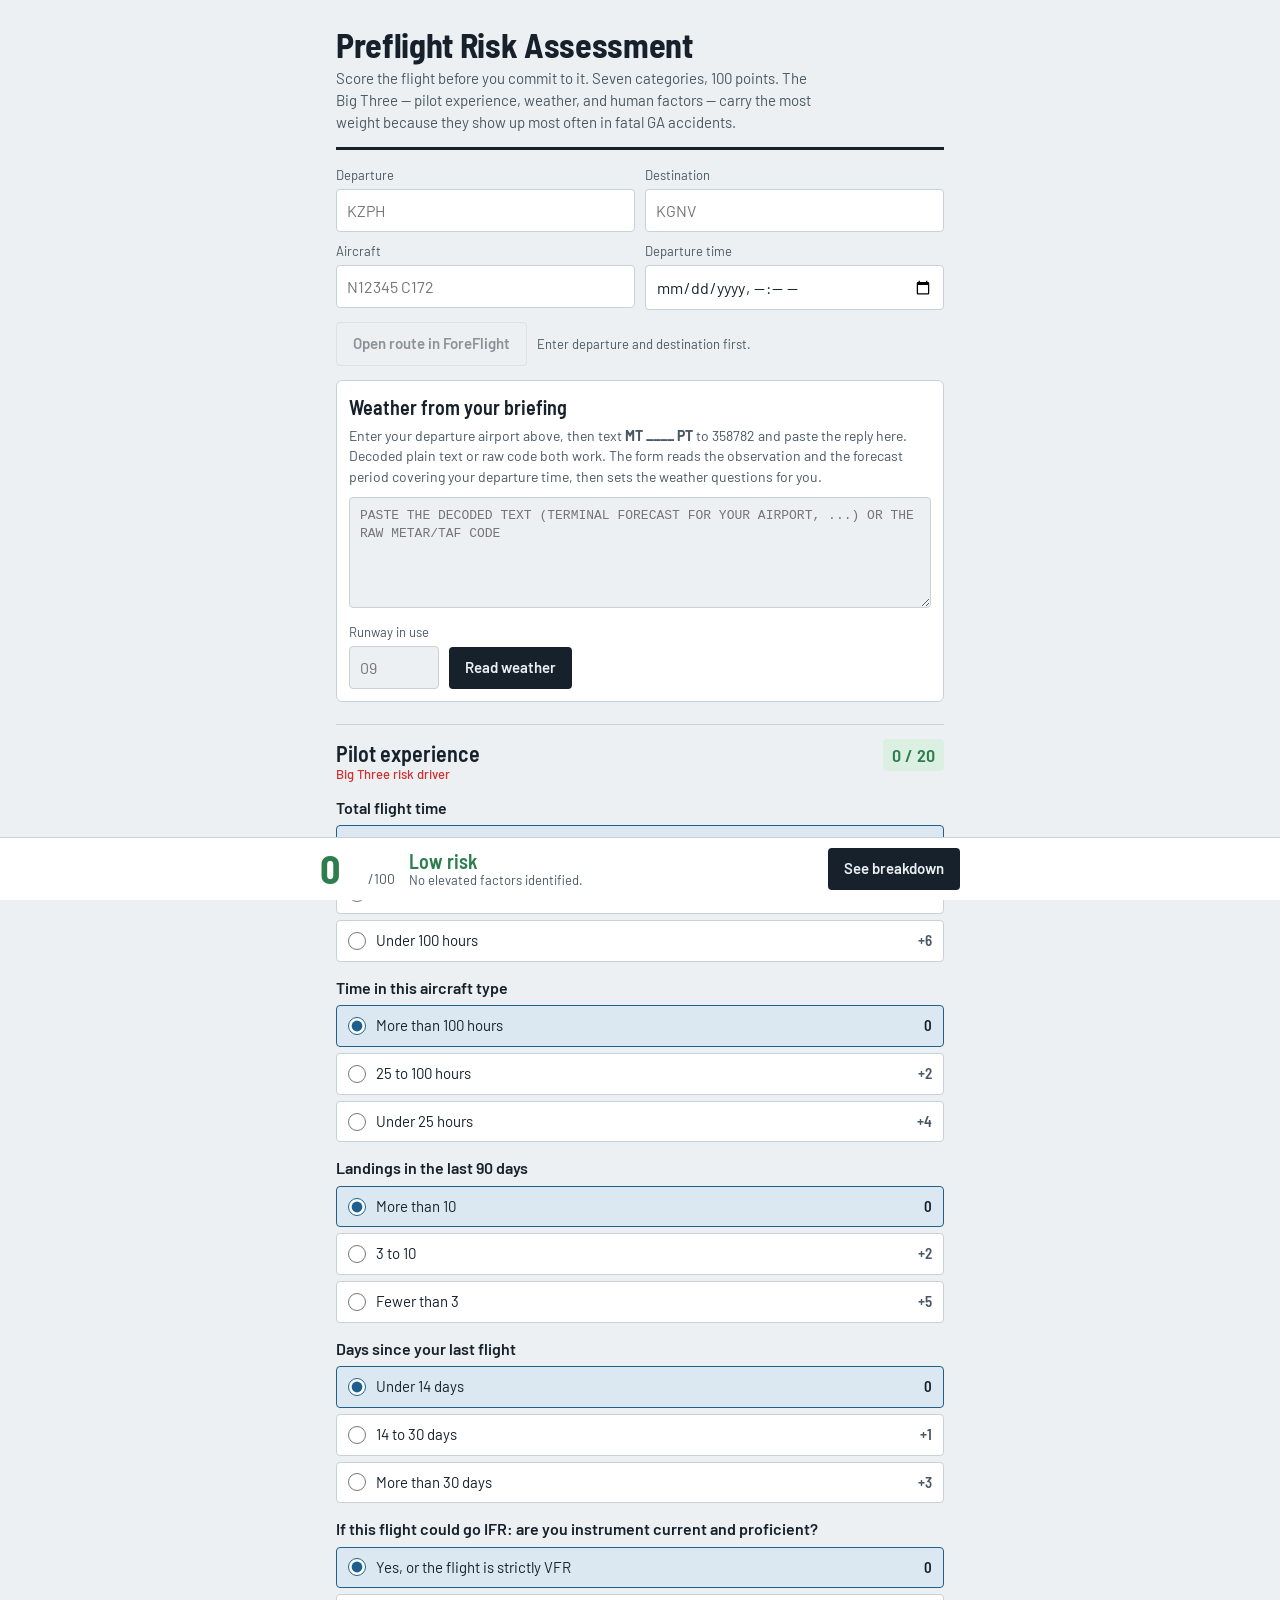
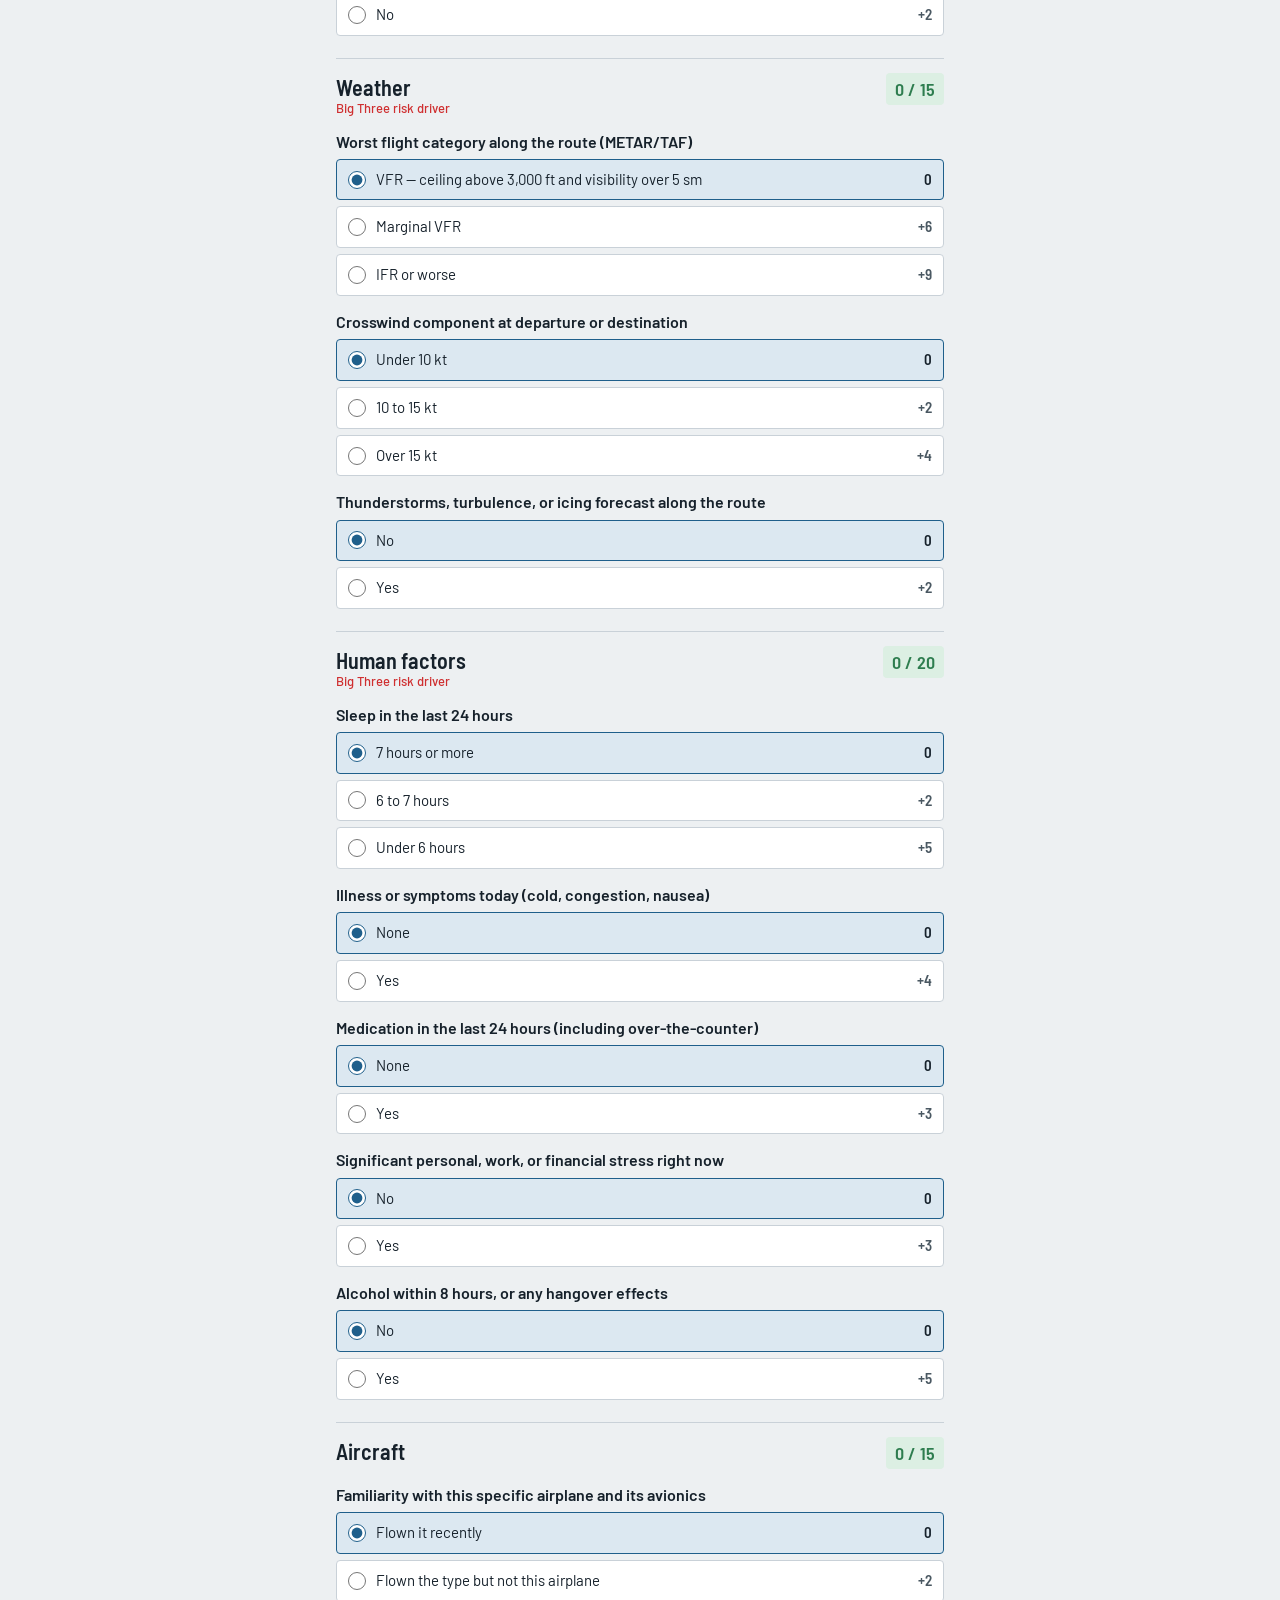
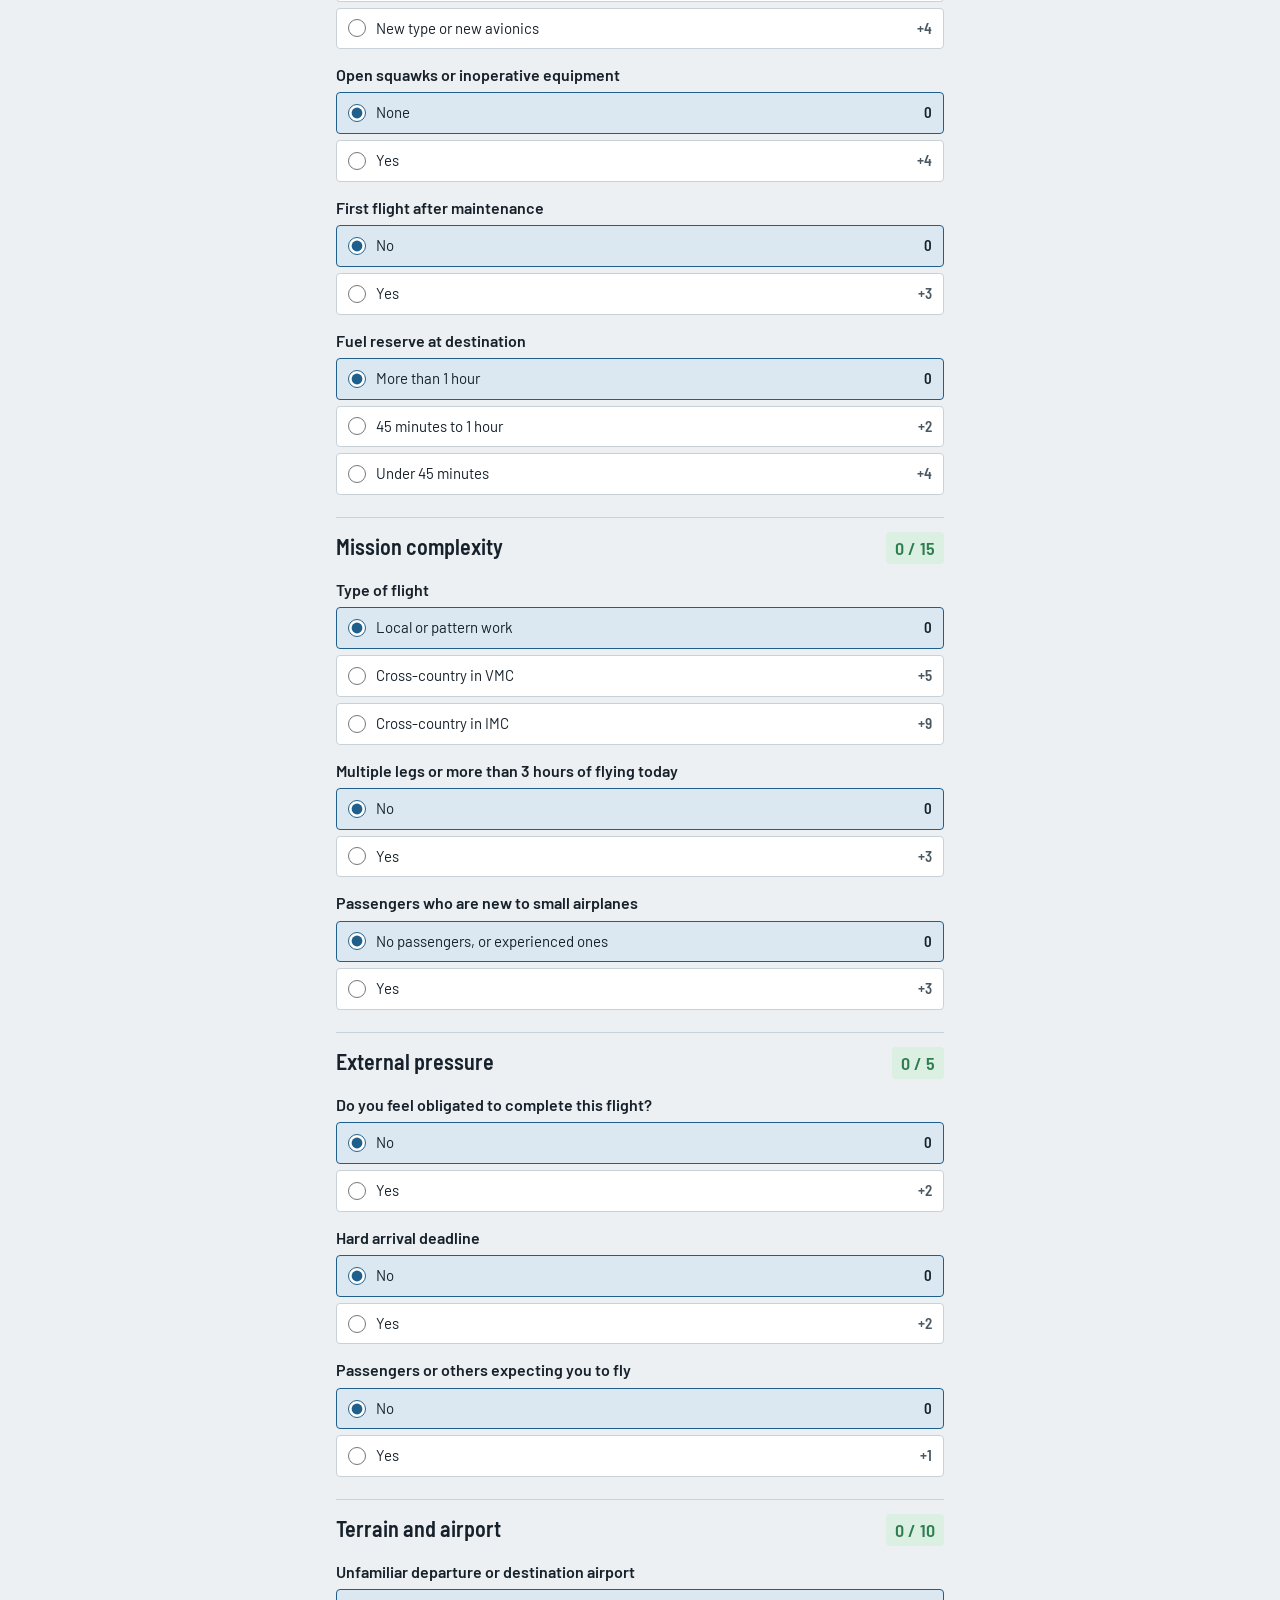
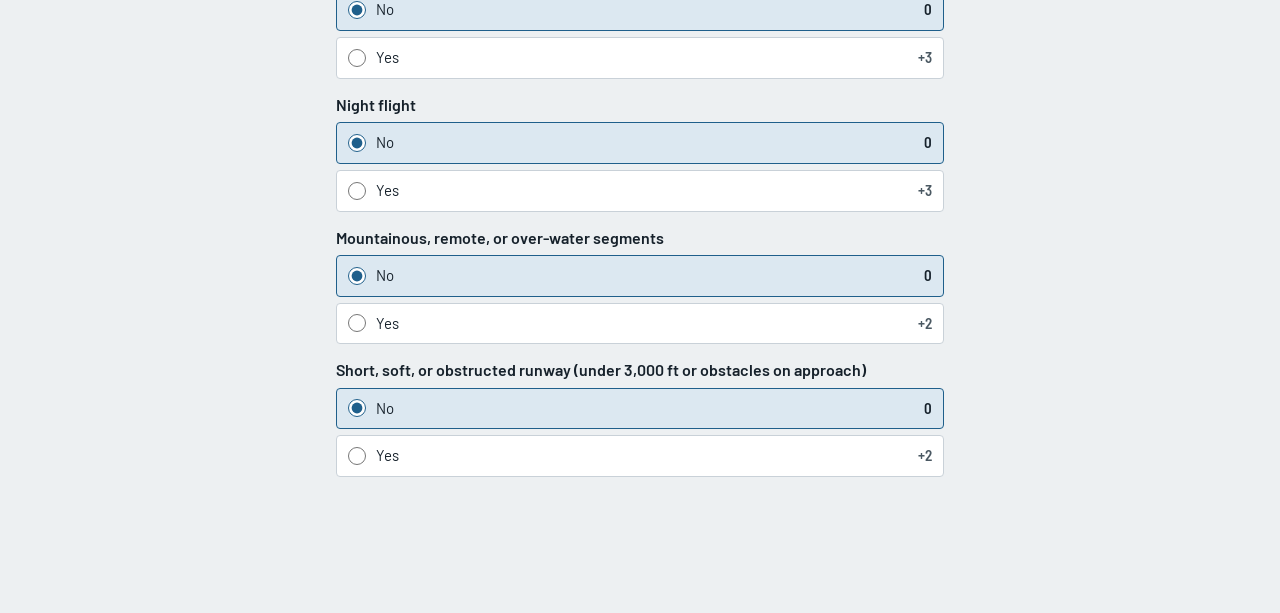
==== index.html @ 0472aafd "Publish Preflight Risk Assessment to GitHub Pages index.html is src/frat.html from the Lovable proje" ====
<!DOCTYPE html>
<html lang="en">
<head>
<meta charset="utf-8">
<meta name="viewport" content="width=device-width, initial-scale=1, viewport-fit=cover">
<title>Preflight Risk Assessment</title>
<link rel="preconnect" href="https://fonts.googleapis.com">
<link rel="preconnect" href="https://fonts.gstatic.com" crossorigin>
<link href="https://fonts.googleapis.com/css2?family=Barlow+Semi+Condensed:wght@500;600;700&family=Barlow:wght@400;500;600&display=swap" rel="stylesheet">
<style>
:root{
  --paper:#EDF0F2; --paper-2:#FFFFFF; --ink:#16212B; --ink-2:#4A5862; --line:#C9D1D8;
  --chart:#1F5F8B; --chart-soft:#DCE8F1;
  --low:#2E7D4F; --low-soft:#DCEFE3; --mod:#B9770E; --mod-soft:#FBEAC7; --high:#B3261E; --high-soft:#F8D9D6;
  --big3:#CF2F30;
  box-sizing:border-box; padding-top:env(safe-area-inset-top,0px); padding-bottom:env(safe-area-inset-bottom,0px);
}
@media (prefers-color-scheme: dark){ :root:not([data-theme="light"]){
  color-scheme:dark; --paper:#161C22; --paper-2:#1F262E; --ink:#E6EBEF; --ink-2:#A3AEB8; --line:#36414B;
  --chart:#6FB1E0; --chart-soft:#243543;
  --low:#5FC98A; --low-soft:#1E3A2B; --mod:#E8B04E; --mod-soft:#3F3119; --high:#F0766E; --high-soft:#452320;
}}
:root[data-theme="dark"]{
  color-scheme:dark; --paper:#161C22; --paper-2:#1F262E; --ink:#E6EBEF; --ink-2:#A3AEB8; --line:#36414B;
  --chart:#6FB1E0; --chart-soft:#243543;
  --low:#5FC98A; --low-soft:#1E3A2B; --mod:#E8B04E; --mod-soft:#3F3119; --high:#F0766E; --high-soft:#452320;
}
html{scroll-padding-top:env(safe-area-inset-top,0px)}
*{box-sizing:inherit}
body{margin:0;background:var(--paper);color:var(--ink);font-family:"Barlow",system-ui,-apple-system,"Segoe UI",sans-serif;font-size:16px;line-height:1.45;padding-bottom:112px}
h1,h2,h3,.cond{font-family:"Barlow Semi Condensed","Barlow",system-ui,sans-serif;margin:0}
main{max-width:640px;margin:0 auto;padding:16px 16px 24px}

header{border-bottom:3px solid var(--ink);padding:12px 0 14px;margin-bottom:8px}
header h1{font-size:34px;font-weight:700;line-height:1;letter-spacing:-.01em}
header p{margin:6px 0 0;color:var(--ink-2);font-size:15px;max-width:60ch}

.flight{display:grid;grid-template-columns:1fr 1fr;gap:10px;margin:16px 0 8px}
.flight label{display:block;font-size:13px;color:var(--ink-2);margin-bottom:4px}
.flight input{width:100%;font:inherit;font-size:16px;padding:9px 10px;border:1px solid var(--line);border-radius:4px;background:var(--paper-2);color:var(--ink);text-transform:uppercase}
.flight input[type=datetime-local]{text-transform:none}
.flight .wide{grid-column:1/-1}
.ff{display:flex;align-items:center;gap:10px;flex-wrap:wrap;margin-top:2px}
.ff a{text-decoration:none;display:inline-block}
.ff a[aria-disabled="true"]{opacity:.45;pointer-events:none}
.ff span{font-size:13px;color:var(--ink-2)}

.wx{margin-top:14px;border:1px solid var(--line);border-radius:6px;background:var(--paper-2);padding:12px}
.wx h2{font-size:20px;font-weight:600}
.wx p{margin:4px 0 10px;font-size:14px;color:var(--ink-2)}
.wx textarea{width:100%;font-family:ui-monospace,Menlo,Consolas,monospace;font-size:13px;line-height:1.4;padding:9px 10px;border:1px solid var(--line);border-radius:4px;background:var(--paper);color:var(--ink);resize:vertical;text-transform:uppercase}
.wx-row{display:flex;gap:10px;align-items:flex-end;margin-top:10px}
.wx-row label{display:block;font-size:13px;color:var(--ink-2);margin-bottom:4px}
.wx-row input{width:90px;font:inherit;font-size:16px;padding:9px 10px;border:1px solid var(--line);border-radius:4px;background:var(--paper);color:var(--ink);text-transform:uppercase}
.wxout{margin-top:12px;font-size:14px;border-top:1px solid var(--line);padding-top:10px}
.wxout .lead{font-family:"Barlow Semi Condensed",sans-serif;font-weight:600;font-size:18px}
.wxout .lead.low{color:var(--low)} .wxout .lead.mod{color:var(--mod)} .wxout .lead.high{color:var(--high)}
.wxout ul{margin:6px 0 0;padding-left:18px} .wxout li{margin:3px 0}
.wxout .err{color:var(--high)}
section.cat{margin-top:22px;border-top:1px solid var(--line);padding-top:14px}
.cat-head{display:flex;align-items:baseline;justify-content:space-between;gap:10px}
.cat-head h2{font-size:22px;font-weight:600;line-height:1.1}
.cat-head h2 small{display:block;font-family:"Barlow",sans-serif;font-weight:500;font-size:13px;color:var(--big3);margin-top:2px}
.cat-score{font-family:"Barlow Semi Condensed",sans-serif;font-weight:600;font-size:18px;white-space:nowrap;padding:3px 9px;border-radius:4px;background:var(--low-soft);color:var(--low)}
.cat-score.mod{background:var(--mod-soft);color:var(--mod)}
.cat-score.high{background:var(--high-soft);color:var(--high)}

fieldset{border:0;padding:0;margin:14px 0 0}
legend{font-weight:600;font-size:16px;padding:0;margin-bottom:6px}
.opts{display:flex;flex-direction:column;gap:6px}
.opt{display:flex;align-items:center;gap:10px;padding:9px 11px;background:var(--paper-2);border:1px solid var(--line);border-radius:4px;cursor:pointer}
.opt input{margin:0;width:18px;height:18px;accent-color:var(--chart);flex:none}
.opt span{flex:1;font-size:15px}
.opt b{font-family:"Barlow Semi Condensed",sans-serif;font-weight:600;font-size:15px;color:var(--ink-2);min-width:2.2em;text-align:right}
.opt:has(input:checked){border-color:var(--chart);background:var(--chart-soft)}
.opt:has(input:checked) b{color:var(--ink)}
.opt:focus-within{outline:2px solid var(--chart);outline-offset:1px}

.bar{position:fixed;left:0;right:0;bottom:0;z-index:20;background:var(--paper-2);border-top:1px solid var(--line);padding:10px 16px calc(10px + env(safe-area-inset-bottom,0px))}
.bar-in{max-width:640px;margin:0 auto;display:flex;align-items:center;gap:14px}
.gauge{font-family:"Barlow Semi Condensed",sans-serif;font-weight:700;font-size:40px;line-height:1;min-width:2.2ch;color:var(--low)}
.gauge-wrap{display:flex;align-items:baseline;gap:4px}
.gauge-wrap small{color:var(--ink-2);font-size:14px}
.level{flex:1}
.level .name{font-family:"Barlow Semi Condensed",sans-serif;font-weight:600;font-size:20px;line-height:1.1;color:var(--low)}
.level .why{font-size:13px;color:var(--ink-2);line-height:1.25}
.lv-mod .gauge,.lv-mod .name{color:var(--mod)} .lv-high .gauge,.lv-high .name{color:var(--high)}
.btn{font:inherit;font-weight:600;font-size:15px;padding:10px 16px;border-radius:4px;border:0;background:var(--ink);color:var(--paper);cursor:pointer}
.btn.ghost{background:transparent;color:var(--ink);border:1px solid var(--line)}

#result{display:none;margin-top:26px;border:2px solid var(--line);border-radius:6px;background:var(--paper-2);padding:16px}
#result.show{display:block}
#result h2{font-size:26px;font-weight:700}
.verdict{display:flex;gap:14px;align-items:center;margin:8px 0 14px}
.verdict .big{font-family:"Barlow Semi Condensed",sans-serif;font-weight:700;font-size:64px;line-height:1}
.verdict p{margin:0;font-size:15px}
.rows{display:grid;gap:8px;margin:10px 0}
.row{display:grid;grid-template-columns:1fr auto;gap:4px 10px;align-items:center;font-size:15px}
.row .track{grid-column:1/-1;height:7px;background:var(--line);border-radius:4px;overflow:hidden}
.row .fill{height:100%;background:var(--low);transition:width .25s}
.row .fill.mod{background:var(--mod)} .row .fill.high{background:var(--high)}
.row .n{font-family:"Barlow Semi Condensed",sans-serif;font-weight:600;color:var(--ink-2)}
.mit{margin:14px 0 0;padding:0 0 0 18px}
.mit li{margin:5px 0;font-size:15px}
.note{font-size:13px;color:var(--ink-2);margin-top:14px;border-top:1px solid var(--line);padding-top:10px}
.actions{display:flex;gap:8px;flex-wrap:wrap;margin-top:14px}

@media (max-width:420px){ header h1{font-size:30px} .bar-in{gap:10px} .btn{padding:10px 12px} }
@media print{ .bar,.actions{display:none} body{padding-bottom:0;background:#fff;color:#000} #result{display:block} }
@media (prefers-reduced-motion:reduce){ .row .fill{transition:none} }
</style>
</head>
<body>
<main>
<header>
  <h1>Preflight Risk Assessment</h1>
  <p>Score the flight before you commit to it. Seven categories, 100 points. The Big Three — pilot experience, weather, and human factors — carry the most weight because they show up most often in fatal GA accidents.</p>
</header>

<div class="flight">
  <div><label for="dep">Departure</label><input id="dep" placeholder="KZPH" maxlength="4"></div>
  <div><label for="dest">Destination</label><input id="dest" placeholder="KGNV" maxlength="4"></div>
  <div><label for="acft">Aircraft</label><input id="acft" placeholder="N12345 C172"></div>
  <div><label for="when">Departure time</label><input id="when" type="datetime-local"></div>
  <div class="wide ff"><a id="ffbtn" class="btn ghost" href="#" target="_blank" rel="noopener" aria-disabled="true">Open route in ForeFlight</a><button id="ffcopy" class="btn ghost" type="button" hidden>Copy ForeFlight link</button><span id="ffhint">Enter departure and destination first.</span></div>
</div>

<section class="wx">
  <h2>Weather from your briefing</h2>
  <p id="wxhelp">Enter your departure airport above, then text <b id="wxcmd">MT ____ PT</b> to 358782 and paste the reply here. Decoded plain text or raw code both work. The form reads the observation and the forecast period covering your departure time, then sets the weather questions for you.</p>
  <textarea id="wxraw" rows="5" placeholder="Paste the decoded text (Terminal Forecast for your airport, ...) or the raw METAR/TAF code" spellcheck="false"></textarea>
  <div class="wx-row">
    <div><label for="rwy">Runway in use</label><input id="rwy" placeholder="09" maxlength="3"></div>
    <button class="btn" type="button" onclick="parseWx()">Read weather</button>
  </div>
  <div id="wxout" class="wxout" hidden></div>
</section>

<form id="frat"></form>

<div id="result" aria-live="polite">
  <h2>Result</h2>
  <div class="verdict"><div class="big" id="rBig">0</div><div><div class="name cond" id="rName" style="font-size:22px;font-weight:600">Low risk</div><p id="rWhy"></p></div></div>
  <div class="rows" id="rRows"></div>
  <h3 class="cond" style="font-size:18px;font-weight:600;margin-top:16px">What would bring the score down</h3>
  <ul class="mit" id="rMit"></ul>
  <p class="note">This form makes risk visible so you can talk it through — with an instructor, a safety pilot, or yourself. It does not approve or prevent a flight. Cross-check weather against official briefings before departure.</p>
  <div class="actions"><button class="btn ghost" type="button" onclick="window.print()">Print</button><button class="btn ghost" type="button" onclick="resetAll()">Start over</button></div>
</div>
</main>

<div class="bar" id="bar">
  <div class="bar-in">
    <div class="gauge-wrap"><div class="gauge" id="gTotal">0</div><small>/100</small></div>
    <div class="level"><div class="name" id="gName">Low risk</div><div class="why" id="gWhy">Answer the questions to build your score.</div></div>
    <button class="btn" type="button" onclick="showResult()">See breakdown</button>
  </div>
</div>

<script>
const CATS = [
 {id:'pilot', name:'Pilot experience', max:20, big3:true, qs:[
   {id:'tt', q:'Total flight time', type:'radio', opts:[['More than 500 hours',0],['100 to 500 hours',3],['Under 100 hours',6,'Fly with an instructor or experienced safety pilot until your total time builds.']]},
   {id:'tit', q:'Time in this aircraft type', type:'radio', opts:[['More than 100 hours',0],['25 to 100 hours',2],['Under 25 hours',4,'Review the POH emergency procedures and V-speeds for this type before engine start.']]},
   {id:'ldg', q:'Landings in the last 90 days', type:'radio', opts:[['More than 10',0],['3 to 10',2],['Fewer than 3',5,'Not current for passengers — fly a few patterns solo or with a CFI first.']]},
   {id:'last', q:'Days since your last flight', type:'radio', opts:[['Under 14 days',0],['14 to 30 days',1],['More than 30 days',3,'Rusty: brief the departure and arrival in detail, and expect to be slower on radios and checklists.']]},
   {id:'ifr', q:'If this flight could go IFR: are you instrument current and proficient?', type:'radio', opts:[['Yes, or the flight is strictly VFR',0],['No',2,'Do not plan on an IFR out — set hard VFR minimums and a turnback plan.']]},
 ]},
 {id:'wx', name:'Weather', max:15, big3:true, qs:[
   {id:'cat', q:'Worst flight category along the route (METAR/TAF)', type:'radio', opts:[['VFR — ceiling above 3,000 ft and visibility over 5 sm',0],['Marginal VFR',6,'Marginal VFR is where inadvertent IMC happens. Delay, or set a firm turnback trigger before you launch.'],['IFR or worse',9,'IFR conditions on a VFR flight is a no-go. Wait for improvement.']]},
   {id:'xw', q:'Crosswind component at departure or destination', type:'radio', opts:[['Under 10 kt',0],['10 to 15 kt',2,'Brief the crosswind technique and go-around criteria.'],['Over 15 kt',4,'Near or above demonstrated crosswind for most trainers. Pick a different runway or airport, or wait.']]},
   {id:'conv', q:'Thunderstorms, turbulence, or icing forecast along the route', type:'radio', opts:[['No',0],['Yes',2,'Plan the route and timing around convective activity, and set a diversion plan.']]},
 ]},
 {id:'human', name:'Human factors', max:20, big3:true, qs:[
   {id:'sleep', q:'Sleep in the last 24 hours', type:'radio', opts:[['7 hours or more',0],['6 to 7 hours',2],['Under 6 hours',5,'Fatigue degrades judgment before you feel it. Shorten or postpone the flight.']]},
   {id:'ill', q:'Illness or symptoms today (cold, congestion, nausea)', type:'radio', opts:[['None',0],['Yes',4,'Congestion plus altitude is a bad mix. Ground yourself until you are clear.']]},
   {id:'med', q:'Medication in the last 24 hours (including over-the-counter)', type:'radio', opts:[['None',0],['Yes',3,'Check the FAA medication guidance for wait times before flying.']]},
   {id:'stress', q:'Significant personal, work, or financial stress right now', type:'radio', opts:[['No',0],['Yes',3,'Stress competes for attention. Keep the mission simple and brief a backup plan.']]},
   {id:'alc', q:'Alcohol within 8 hours, or any hangover effects', type:'radio', opts:[['No',0],['Yes',5,'Hard no-go under 14 CFR 91.17.']]},
 ]},
 {id:'acft', name:'Aircraft', max:15, qs:[
   {id:'fam', q:'Familiarity with this specific airplane and its avionics', type:'radio', opts:[['Flown it recently',0],['Flown the type but not this airplane',2],['New type or new avionics',4,'Spend extra time on the panel setup and the checklist flow before taxi.']]},
   {id:'sqk', q:'Open squawks or inoperative equipment', type:'radio', opts:[['None',0],['Yes',4,'Confirm 91.213 allows the flight with the inop item and brief how it changes the mission.']]},
   {id:'mx', q:'First flight after maintenance', type:'radio', opts:[['No',0],['Yes',3,'Do a thorough preflight and a longer run-up; plan a local check before heading out.']]},
   {id:'fuel', q:'Fuel reserve at destination', type:'radio', opts:[['More than 1 hour',0],['45 minutes to 1 hour',2],['Under 45 minutes',4,'Below a comfortable reserve. Add a fuel stop.']]},
 ]},
 {id:'mission', name:'Mission complexity', max:15, qs:[
   {id:'type', q:'Type of flight', type:'radio', opts:[['Local or pattern work',0],['Cross-country in VMC',5,'Brief checkpoints, fuel, and diversions along the route.'],['Cross-country in IMC',9,'IFR cross-country: brief alternates, minimums, and the approach you expect.']]},
   {id:'legs', q:'Multiple legs or more than 3 hours of flying today', type:'radio', opts:[['No',0],['Yes',3,'Build in a real break between legs and re-check weather before each one.']]},
   {id:'pax', q:'Passengers who are new to small airplanes', type:'radio', opts:[['No passengers, or experienced ones',0],['Yes',3,'Give a sterile-cockpit briefing and set expectations about turning around.']]},
 ]},
 {id:'pressure', name:'External pressure', max:5, qs:[
   {id:'oblig', q:'Do you feel obligated to complete this flight?', type:'radio', opts:[['No',0],['Yes',2,'Name the pressure out loud. Decide now what would make you cancel, before you are in the airplane.']]},
   {id:'time', q:'Hard arrival deadline', type:'radio', opts:[['No',0],['Yes',2,'Have a backup way to get there, so the airplane is not the only option.']]},
   {id:'expect', q:'Passengers or others expecting you to fly', type:'radio', opts:[['No',0],['Yes',1,'Tell them in advance that weather or fatigue can cancel the flight.']]},
 ]},
 {id:'terrain', name:'Terrain and airport', max:10, qs:[
   {id:'apt', q:'Unfamiliar departure or destination airport', type:'radio', opts:[['No',0],['Yes',3,'Study the airport diagram, pattern altitude, and local procedures before you go.']]},
   {id:'night', q:'Night flight', type:'radio', opts:[['No',0],['Yes',3,'Confirm night currency, lighting, and a route over lit terrain where possible.']]},
   {id:'remote', q:'Mountainous, remote, or over-water segments', type:'radio', opts:[['No',0],['Yes',2,'Plan forced-landing options along the route and file a flight plan.']]},
   {id:'rwy', q:'Short, soft, or obstructed runway (under 3,000 ft or obstacles on approach)', type:'radio', opts:[['No',0],['Yes',2,'Run the takeoff and landing performance numbers with a safety margin.']]},
 ]},
];

const form = document.getElementById('frat');
CATS.forEach(c => {
  const s = document.createElement('section'); s.className='cat'; s.id='cat-'+c.id;
  s.innerHTML = `<div class="cat-head"><h2>${c.name}${c.big3?'<small>Big Three risk driver</small>':''}</h2><div class="cat-score" id="cs-${c.id}">0 / ${c.max}</div></div>`;
  c.qs.forEach(q => {
    const f = document.createElement('fieldset');
    f.innerHTML = `<legend>${q.q}</legend><div class="opts">` + q.opts.map((o,i)=>
      `<label class="opt"><input type="radio" name="${c.id}_${q.id}" value="${o[1]}" data-i="${i}" ${i===0?'checked':''}><span>${o[0]}</span><b>${o[1]>0?'+'+o[1]:'0'}</b></label>`).join('') + `</div>`;
    s.appendChild(f);
  });
  form.appendChild(s);
});

function catLevel(pts,max){ const r=pts/max; return r>=.55?'high':r>=.25?'mod':'low'; }
function levelName(l){ return l==='high'?'High risk':l==='mod'?'Moderate risk':'Low risk'; }

function score(){
  let total=0, modOrWorse=0, cats=[], mits=[];
  CATS.forEach(c=>{
    let pts=0;
    c.qs.forEach(q=>{
      const sel=form.querySelector(`input[name="${c.id}_${q.id}"]:checked`);
      if(!sel) return;
      const o=q.opts[+sel.dataset.i]; pts+=o[1];
      if(o[2]) mits.push(o[2]);
    });
    const lv=catLevel(pts,c.max);
    if(lv!=='low') modOrWorse++;
    total+=pts; cats.push({...c,pts,lv});
    const el=document.getElementById('cs-'+c.id); el.textContent=`${pts} / ${c.max}`; el.className='cat-score '+lv;
  });
  let lv = total>=30?'high':total>=13?'mod':'low';
  let why = lv==='high'?'Score of 30 or more.':lv==='mod'?'Score between 13 and 29.':'Score under 13.';
  if(modOrWorse>=3 && lv!=='high'){
    lv = lv==='mod'?'high':'mod';
    why = `${modOrWorse} categories rated moderate or higher — risk compounds, so the overall level is raised one step.`;
  }
  if(total===0) why='No elevated factors identified.';
  return {total,lv,why,cats,mits};
}

function render(){
  const r=score();
  document.getElementById('gTotal').textContent=r.total;
  document.getElementById('gName').textContent=levelName(r.lv);
  document.getElementById('gWhy').textContent=r.why;
  document.getElementById('bar').className='bar lv-'+r.lv;
  // result panel
  document.getElementById('rBig').textContent=r.total;
  document.getElementById('rBig').style.color=`var(--${r.lv})`;
  document.getElementById('rName').textContent=levelName(r.lv);
  document.getElementById('rName').style.color=`var(--${r.lv})`;
  document.getElementById('rWhy').textContent=r.why + (r.lv==='high'?' Talk this flight through with someone before you go, or change what you can and re-score.':r.lv==='mod'?' Decide now which factors you can reduce, and what would make you turn back.':' Normal caution applies — still brief your diversion options.');
  document.getElementById('rRows').innerHTML=r.cats.map(c=>`<div class="row"><span>${c.name}${c.big3?' <span style="color:var(--big3);font-size:12px">Big 3</span>':''}</span><span class="n">${c.pts} / ${c.max}</span><div class="track"><div class="fill ${c.lv}" style="width:${Math.round(c.pts/c.max*100)}%"></div></div></div>`).join('');
  document.getElementById('rMit').innerHTML=r.mits.length?r.mits.map(m=>`<li>${m}</li>`).join(''):'<li>Nothing flagged. Keep the plan simple and the minimums firm.</li>';
  save();
}
function showResult(){ render(); const el=document.getElementById('result'); el.classList.add('show'); el.scrollIntoView({behavior:'smooth',block:'start'}); }
function resetAll(){ form.reset(); ['dep','dest','acft','when'].forEach(i=>document.getElementById(i).value=''); document.getElementById('result').classList.remove('show'); render(); window.scrollTo({top:0,behavior:'smooth'}); }

// ForeFlight deep link: route + tail number + Zulu ETD
function ffLink(){
  const dep=document.getElementById('dep').value.trim().toUpperCase();
  const dest=document.getElementById('dest').value.trim().toUpperCase();
  const acft=document.getElementById('acft').value.trim().toUpperCase();
  const whenVal=document.getElementById('when').value;
  const a=document.getElementById('ffbtn'), h=document.getElementById('ffhint');
  if(!dep||!dest){ a.setAttribute('aria-disabled','true'); a.href='#'; h.textContent='Enter departure and destination first.'; return; }
  const parts=[dep,dest];
  const tail=(acft.match(/\bN[0-9][0-9A-Z]{1,5}\b/)||[])[0]; if(tail) parts.push(tail);
  if(whenVal){ const d=new Date(whenVal); const p=n=>String(n).padStart(2,'0'); parts.push(`${d.getUTCFullYear()}${p(d.getUTCMonth()+1)}${p(d.getUTCDate())}T${p(d.getUTCHours())}:${p(d.getUTCMinutes())}:00Z`); }
  const url='foreflightmobile://maps/search?q='+parts.join('+');
  a.href=url; a.dataset.url=url;
  a.removeAttribute('aria-disabled');
  document.getElementById('ffcopy').hidden=false;
  h.textContent=`Loads ${dep} → ${dest}${tail?' with '+tail:''}${whenVal?' and your ETD':''} on the Maps view.`;
}
document.getElementById('ffbtn').addEventListener('click',e=>{
  const a=e.currentTarget, url=a.dataset.url; if(!url) return;
  e.preventDefault();
  let left=false; const mark=()=>{left=true};
  document.addEventListener('visibilitychange',mark,{once:true}); window.addEventListener('pagehide',mark,{once:true}); window.addEventListener('blur',mark,{once:true});
  try{ window.location.href=url; }catch(err){}
  setTimeout(()=>{ if(!left){ try{ window.open(url,'_blank'); }catch(err){} } },300);
  setTimeout(()=>{ if(!left) document.getElementById('ffhint').textContent='ForeFlight did not open from here — this viewer may block app links. Tap Copy ForeFlight link and paste it into Safari, or open this page in Safari from the share menu and try again.'; },1800);
});
document.getElementById('ffcopy').addEventListener('click',async()=>{
  const url=document.getElementById('ffbtn').dataset.url; if(!url) return;
  const h=document.getElementById('ffhint');
  try{ await navigator.clipboard.writeText(url); h.textContent='Link copied. Paste it into Safari’s address bar or a note, then tap it.'; }
  catch(err){ h.textContent='Copy this link: '+url; }
});

function wxCmd(){
  const dep=document.getElementById('dep').value.trim().toUpperCase();
  const cmd=document.getElementById('wxcmd'), help=document.getElementById('wxhelp');
  if(dep){ cmd.textContent=`MT ${dep} PT`; help.firstChild.textContent='Text '; }
  else { cmd.textContent='MT ____ PT'; help.firstChild.textContent='Enter your departure airport above, then text '; }
}
function save(){ try{ const d={f:{},i:{}}; form.querySelectorAll('input:checked').forEach(x=>d.f[x.name]=x.dataset.i); ['dep','dest','acft','when'].forEach(i=>d.i[i]=document.getElementById(i).value); localStorage.setItem('frat-last',JSON.stringify(d)); }catch(e){} }
function load(){ try{ const d=JSON.parse(localStorage.getItem('frat-last')); if(!d) return; Object.entries(d.f||{}).forEach(([n,i])=>{ const x=form.querySelector(`input[name="${n}"][data-i="${i}"]`); if(x) x.checked=true; }); Object.entries(d.i||{}).forEach(([k,v])=>{ const el=document.getElementById(k); if(el) el.value=v; }); }catch(e){} }

// ---- Weather parsing: raw METAR/TAF code or plain-English decoded text ----
const MONTHS={JAN:0,FEB:1,MAR:2,APR:3,MAY:4,JUN:5,JUL:6,AUG:7,SEP:8,OCT:9,NOV:10,DEC:11};
function emptyG(){ return {windDir:null,windSpd:null,gust:null,vis:null,ceiling:null,wx:[]}; }

// Raw code groups (tokens)
function parseGroups(tokens){
  const g=emptyG();
  for(let i=0;i<tokens.length;i++){
    const t=tokens[i]; let m;
    if((m=t.match(/^(\d{3}|VRB)(\d{2,3})(?:G(\d{2,3}))?KT$/))){ g.windDir=m[1]==='VRB'?'VRB':+m[1]; g.windSpd=+m[2]; g.gust=m[3]?+m[3]:null; continue; }
    if(t==='CAVOK'){ g.vis=10; continue; }
    if((m=t.match(/^P(\d+)SM$/))){ g.vis=+m[1]+0.01; continue; }
    if((m=t.match(/^M?(\d+)\/(\d+)SM$/))){ const base=(tokens[i-1]&&/^\d$/.test(tokens[i-1]))?+tokens[i-1]:0; g.vis=base+(+m[1])/(+m[2]); continue; }
    if((m=t.match(/^(\d+)SM$/))){ g.vis=+m[1]; continue; }
    if((m=t.match(/^(BKN|OVC)(\d{3})/))){ const h=+m[2]*100; if(g.ceiling===null||h<g.ceiling) g.ceiling=h; continue; }
    if((m=t.match(/^VV(\d{3})$/))){ const h=+m[1]*100; if(g.ceiling===null||h<g.ceiling) g.ceiling=h; continue; }
    if(/^[+-]?(VC)?(TS|FZ|SH|RA|SN|DZ|FG|BR|HZ|GR|GS|PL|IC|UP|SQ|FC|DS|SS|SA|DU|PO|VA|MI|BC|PR|DR|BL)+$/.test(t)){ g.wx.push(t); }
  }
  return g;
}

// Plain-English groups (a sentence like "Wind from 290° at 5 knots, greater than 6 statute miles visibility, ...")
const WX_WORDS=['THUNDERSTORM','FREEZING','HAIL','ICE PELLET','SNOW','HEAVY','RAIN','DRIZZLE','SHOWER','FOG','MIST','HAZE','SMOKE','SQUALL','FUNNEL','TORNADO','VOLCANIC','DUST','SAND','CUMULONIMBUS','TOWERING'];
function parseEnglish(text){
  const g=emptyG(); const T=text.toUpperCase(); let m;
  if((m=T.match(/WIND (?:FROM |IS )?(\d{3})°? AT (\d+) KNOTS?(?: GUSTING(?: TO)? (\d+) KNOTS?)?/))){ g.windDir=+m[1]; g.windSpd=+m[2]; g.gust=m[3]?+m[3]:null; }
  else if((m=T.match(/WIND (?:IS )?VARIABLE AT (\d+) KNOTS?(?: GUSTING(?: TO)? (\d+) KNOTS?)?/))){ g.windDir='VRB'; g.windSpd=+m[1]; g.gust=m[2]?+m[2]:null; }
  else if(/WIND(?:S)? (?:IS |ARE )?CALM|CALM WIND/.test(T)){ g.windDir=0; g.windSpd=0; }
  if((m=T.match(/GREATER THAN (\d+) STATUTE MILES? VISIBILITY/))){ g.vis=+m[1]+0.01; }
  else if((m=T.match(/LESS THAN (\d+(?:\/\d+)?) STATUTE MILES? VISIBILITY/))){ g.vis=frac(m[1])-0.01; }
  else if((m=T.match(/(\d+ \d+\/\d+|\d+\/\d+|\d+(?:\.\d+)?) STATUTE MILES? VISIBILITY/))){ g.vis=frac(m[1]); }
  const re=/(BROKEN|OVERCAST|VERTICAL VISIBILITY|INDEFINITE CEILING)(?: AT| OF)? ([\d,]+) FEET/g;
  while((m=re.exec(T))){ const h=+m[2].replace(/,/g,''); if(g.ceiling===null||h<g.ceiling) g.ceiling=h; }
  WX_WORDS.forEach(w=>{ if(T.includes(w)) g.wx.push(w.charAt(0)+w.slice(1).toLowerCase()); });
  if(/THUNDERSTORMS? IN THE VICINITY/.test(T)) g.wx=g.wx.map(w=>w==='Thunderstorm'?'Thunderstorms in the vicinity':w);
  return g;
}
function frac(s){ const p=s.trim().split(' '); let v=0; p.forEach(x=>{ if(x.includes('/')){ const [a,b]=x.split('/'); v+= +a/+b; } else v+= +x; }); return v; }
function engTime(str,year){ const m=str.match(/([A-Z]{3})\.? (\d{1,2}) AT (\d{2})(\d{2})Z/); if(!m) return null; return Date.UTC(year,MONTHS[m[1]],+m[2],+m[3],+m[4]); }

function category(c,v){
  const ceil=c===null?99999:c, vis=v===null?99:v;
  if(ceil<500||vis<1) return 'LIFR'; if(ceil<1000||vis<3) return 'IFR'; if(ceil<=3000||vis<=5) return 'MVFR'; return 'VFR';
}
function worse(a,b){ const o=['VFR','MVFR','IFR','LIFR']; return o[Math.max(o.indexOf(a),o.indexOf(b))]; }
function windStr(g){ if(!g||g.windSpd===null) return ''; return `wind ${g.windDir==='VRB'?'variable':g.windSpd===0?'calm':String(g.windDir).padStart(3,'0')+'°'}${g.windSpd?` at ${g.windSpd}${g.gust?' gusting '+g.gust:''} kt`:''}`; }
function visStr(v){ return v===null?'?':v>=10?'10+':v>6?'6+':v.toFixed(1).replace(/\.0$/,''); }

// Build a common model: {metar: groups|null, periods:[{kind,start,end,groups}]}, times in ms (UTC)
function buildModel(raw, depDate){
  const year=(depDate||new Date()).getUTCFullYear();
  const model={metar:null,periods:[],english:false};
  const U=raw.toUpperCase();
  if(/TERMINAL FORECAST|STATUTE MILE|WIND FROM|WIND IS/.test(U)){
    model.english=true;
    const tfIdx=U.search(/TERMINAL FORECAST/);
    const obs=tfIdx===-1?raw:raw.slice(0,tfIdx);
    const taf=tfIdx===-1?'':raw.slice(tfIdx);
    if(/WIND|VISIBILITY/i.test(obs)) model.metar=parseEnglish(obs);
    if(taf){
      // split into clauses on period keywords
      const re=/(TEMPORARILY FROM|TEMPORARY FROM|BECOMING FROM|BECOMING BETWEEN|PROBABILITY \d+% FROM|PROBABILITY OF \d+% FROM|\d+% PROBABILITY FROM|FROM|VALID FROM) ([A-Z]{3}\.? \d{1,2} AT \d{4}Z)(?: (?:UNTIL|TO) ([A-Z]{3}\.? \d{1,2} AT \d{4}Z))?/gi;
      const hits=[]; let m;
      while((m=re.exec(taf))){ hits.push({idx:m.index,len:m[0].length,kw:m[1].toUpperCase(),s:m[2].toUpperCase(),e:m[3]?m[3].toUpperCase():null}); }
      hits.forEach((h,i)=>{
        const body=taf.slice(h.idx+h.len, i+1<hits.length?hits[i+1].idx:undefined);
        let kind='FM';
        if(h.kw.startsWith('VALID')) kind='BASE'; else if(h.kw.startsWith('TEMPOR')) kind='TEMPO'; else if(h.kw.startsWith('BECOMING')) kind='BECMG'; else if(/PROBAB/.test(h.kw)) kind=h.kw.match(/\d+/)[0]+'% probability';
        model.periods.push({kind,start:engTime(h.s,year),end:h.e?engTime(h.e,year):null,groups:parseEnglish(body)});
      });
    }
  } else {
    const toks=U.replace(/\s+/g,' ').trim().split(' ');
    const tafIdx=toks.indexOf('TAF');
    const metarToks=tafIdx===-1?toks:toks.slice(0,tafIdx);
    const tafToks=tafIdx===-1?[]:toks.slice(tafIdx);
    if(metarToks.some(t=>/^\d{6}Z$/.test(t))) model.metar=parseGroups(metarToks);
    if(tafToks.length){
      const mo=(depDate||new Date()).getUTCMonth();
      const abs=(d,h,mi=0)=>Date.UTC(year,mo,d,h,mi);
      let cur={kind:'BASE',start:null,end:null,toks:[]};
      for(let i=0;i<tafToks.length;i++){
        const t=tafToks[i]; let m;
        if((m=t.match(/^FM(\d{2})(\d{2})(\d{2})$/))){ model.periods.push(cur); cur={kind:'FM',start:abs(+m[1],+m[2],+m[3]),end:null,toks:[]}; continue; }
        if((t==='TEMPO'||t==='BECMG'||/^PROB\d{2}$/.test(t)) && tafToks[i+1] && /^\d{4}\/\d{4}$/.test(tafToks[i+1])){
          model.periods.push(cur); const w=tafToks[i+1];
          cur={kind:t.replace(/^PROB(\d+)$/,'$1% probability'),start:abs(+w.slice(0,2),+w.slice(2,4)),end:abs(+w.slice(5,7),+w.slice(7,9)),toks:[]}; i++; continue; }
        if(cur.kind==='BASE' && cur.start===null && /^\d{4}\/\d{4}$/.test(t)){ cur.start=abs(+t.slice(0,2),+t.slice(2,4)); cur.end=abs(+t.slice(5,7),+t.slice(7,9)); continue; }
        cur.toks.push(t);
      }
      model.periods.push(cur);
      model.periods.forEach(p=>{ p.groups=parseGroups(p.toks); delete p.toks; });
    }
  }
  // FM/BASE periods end where the next main period starts
  const mains=model.periods.filter(p=>p.kind==='BASE'||p.kind==='FM');
  mains.forEach((p,i)=>{ if(mains[i+1]) p.end=mains[i+1].start; });
  return model;
}

function parseWx(){
  const out=document.getElementById('wxout'); out.hidden=false;
  const raw=document.getElementById('wxraw').value.replace(/\s+/g,' ').trim();
  if(!raw){ out.innerHTML='<div class="err">Paste a METAR or TAF first.</div>'; return; }
  const whenVal=document.getElementById('when').value;
  const depDate=whenVal?new Date(whenVal):null;
  const model=buildModel(raw,depDate);
  const notes=[]; let cat=null, wind=null; const hazards=new Set();

  if(model.metar){
    const m=model.metar; const c=category(m.ceiling,m.vis); cat=c; wind=m; m.wx.forEach(w=>hazards.add(w));
    notes.push(`Current observation: ${c} — ceiling ${m.ceiling===null?'none':m.ceiling.toLocaleString()+' ft'}, visibility ${visStr(m.vis)} sm, ${windStr(m)||'wind not reported'}${m.wx.length?', '+m.wx.join(', '):''}`);
  }
  if(model.periods.length){
    const mains=model.periods.filter(p=>p.kind==='BASE'||p.kind==='FM');
    let applicable=[];
    if(depDate){ const dep=depDate.getTime(); applicable=model.periods.filter(p=>p.start!==null&&dep>=p.start&&(p.end===null||dep<p.end)); }
    if(!applicable.length){ applicable=[mains[0]||model.periods[0]]; notes.push(depDate?'Departure time is outside this forecast — using the first period.':'No departure time set — using the first forecast period. Set a departure time to match the right period.'); }
    let tafCat='VFR', tafWind=null;
    applicable.forEach(p=>{ const g=p.groups; tafCat=worse(tafCat,category(g.ceiling,g.vis)); g.wx.forEach(w=>hazards.add(w)); if(g.windSpd!==null&&(!tafWind||(g.gust||g.windSpd)>(tafWind.gust||tafWind.windSpd))) tafWind=g; });
    const labels=applicable.map(p=>{ const k=p.kind==='BASE'?'base forecast':p.kind==='FM'?'period from':p.kind; const d=p.start?new Date(p.start):null; const t=d?`${d.getUTCDate()} ${['Jan','Feb','Mar','Apr','May','Jun','Jul','Aug','Sep','Oct','Nov','Dec'][d.getUTCMonth()]} ${String(d.getUTCHours()).padStart(2,'0')}${String(d.getUTCMinutes()).padStart(2,'0')}Z`:''; return `${k} ${t}`.trim(); }).join(' + ');
    const lowC=Math.min(...applicable.map(p=>p.groups.ceiling===null?Infinity:p.groups.ceiling));
    notes.push(`Forecast (${labels}): ${tafCat} — ceiling ${lowC===Infinity?'none':lowC.toLocaleString()+' ft'}, visibility ${visStr(Math.min(...applicable.map(p=>p.groups.vis===null?99:p.groups.vis)))} sm${tafWind?', '+windStr(tafWind):''}`);
    cat=cat?worse(cat,tafCat):tafCat;
    if(!wind||(tafWind&&(tafWind.gust||tafWind.windSpd)>(wind.gust||wind.windSpd))) wind=tafWind||wind;
  }
  if(!cat){ out.innerHTML='<div class="err">Could not find an observation or a forecast in the text. Check that the whole reply was pasted.</div>'; return; }

  const catIdx=cat==='VFR'?0:cat==='MVFR'?1:2;
  form.querySelector(`input[name="wx_cat"][data-i="${catIdx}"]`).checked=true;

  const rwy=document.getElementById('rwy').value.replace(/[LRC]$/i,'');
  let xwNote='';
  if(wind&&wind.windSpd!==null){
    const spd=wind.gust||wind.windSpd; let xw=null;
    if(!rwy) xwNote='Enter the runway in use to compute crosswind.';
    else if(wind.windDir==='VRB') xw=spd;
    else { const diff=((wind.windDir-(+rwy*10))%360+360)%360; xw=Math.round(Math.abs(Math.sin(diff*Math.PI/180))*spd); }
    if(xw!==null){ const i=xw<10?0:xw<=15?1:2; form.querySelector(`input[name="wx_xw"][data-i="${i}"]`).checked=true;
      xwNote=`Crosswind on runway ${rwy}: ${xw} kt${wind.gust?' (using the gust)':''}${wind.windDir==='VRB'?' — variable wind, full speed counted':''}`; }
  }
  const haz=[...hazards];
  const conv=haz.some(w=>/TS|FZ|GR|GS|^\+|Thunderstorm|Freezing|Hail|Heavy|Cumulonimbus|Funnel|Tornado/.test(w));
  form.querySelector(`input[name="wx_conv"][data-i="${conv?1:0}"]`).checked=true;

  const lv=catIdx===0?'low':catIdx===1?'mod':'high';
  out.innerHTML=`<div class="lead ${lv}">${cat} — weather questions set</div><ul>${notes.map(n=>`<li>${n}</li>`).join('')}${xwNote?`<li>${xwNote}</li>`:''}<li>${haz.length?'Significant weather: '+haz.join(', ')+(conv?' — thunderstorm/icing question set to Yes':''):'No significant weather reported.'}</li><li>Review the three weather questions below and adjust if your briefing says otherwise.</li></ul>`;
  render();
  document.getElementById('cat-wx').scrollIntoView({behavior:'smooth',block:'start'});
}

form.addEventListener('change',render);
['dep','dest','acft','when'].forEach(i=>document.getElementById(i).addEventListener('input',()=>{save();ffLink();wxCmd();}));
load(); render(); ffLink(); wxCmd();
</script>
</body>
</html>
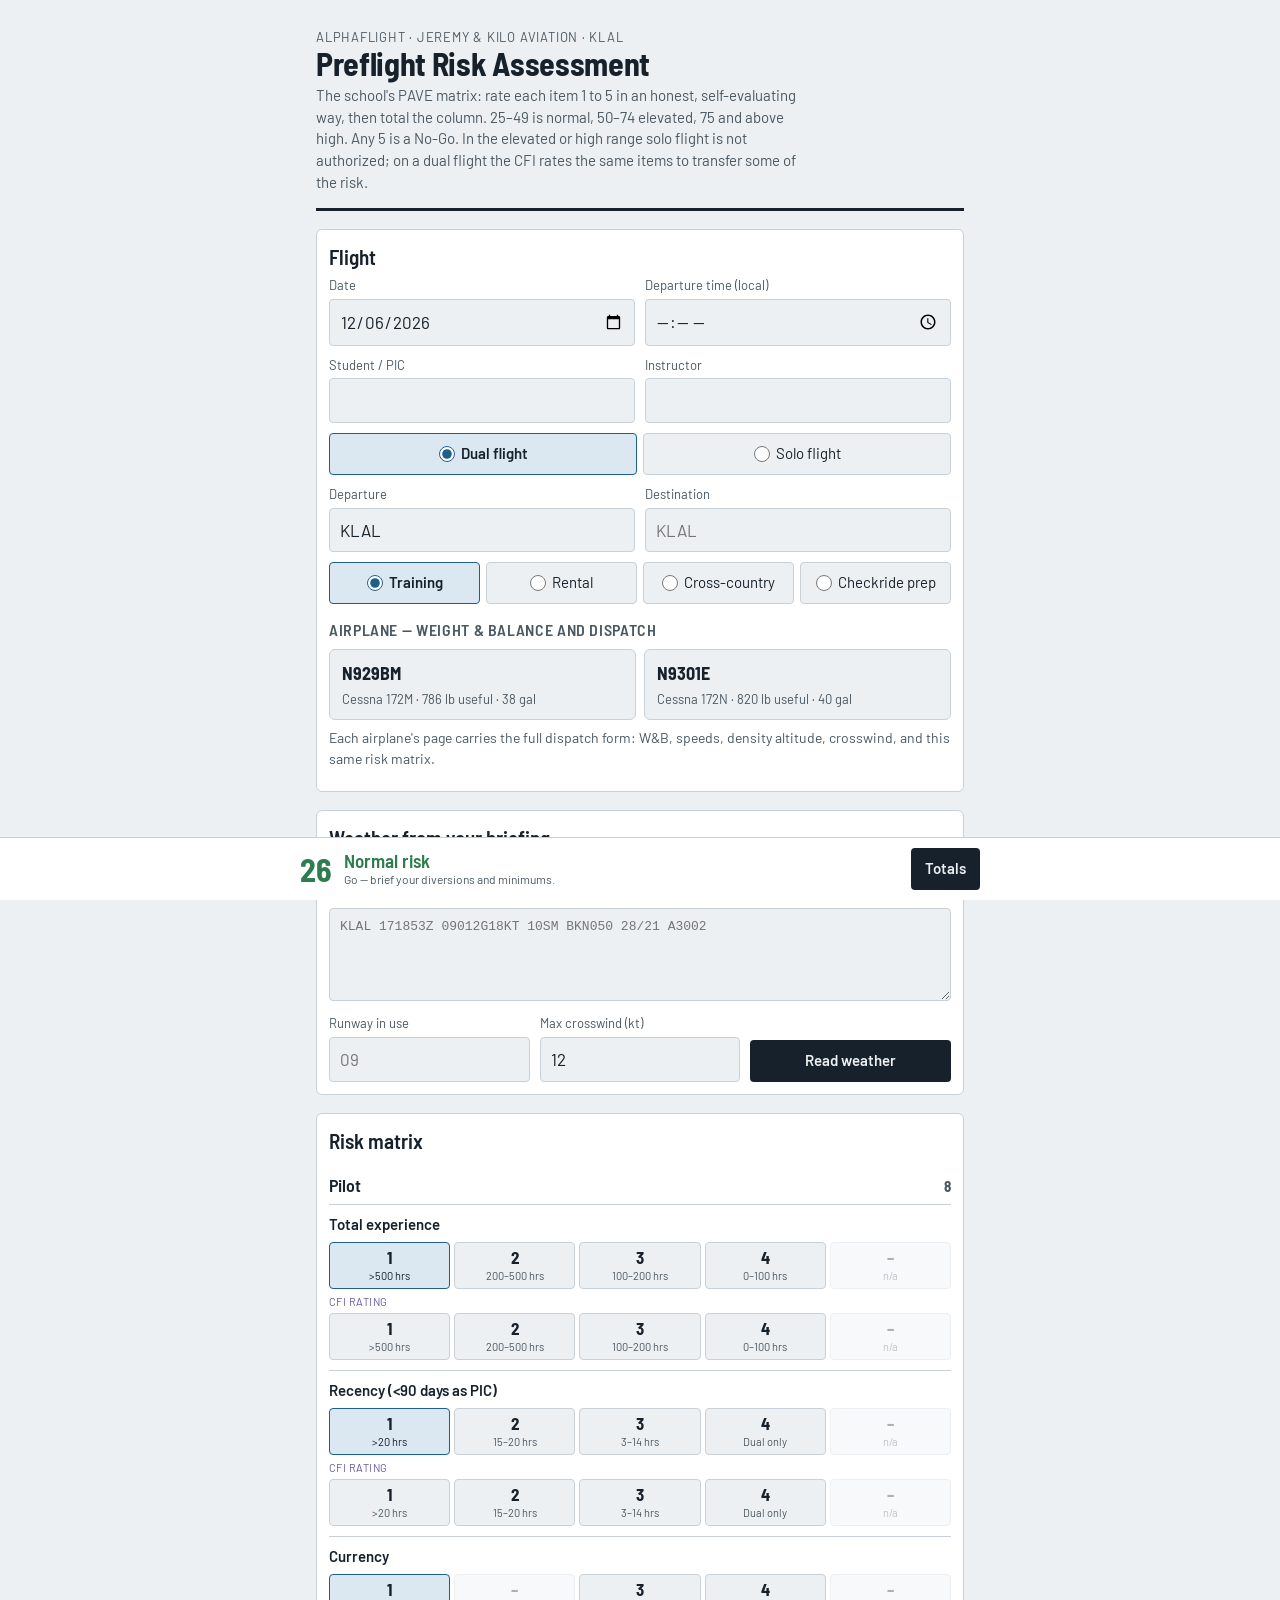
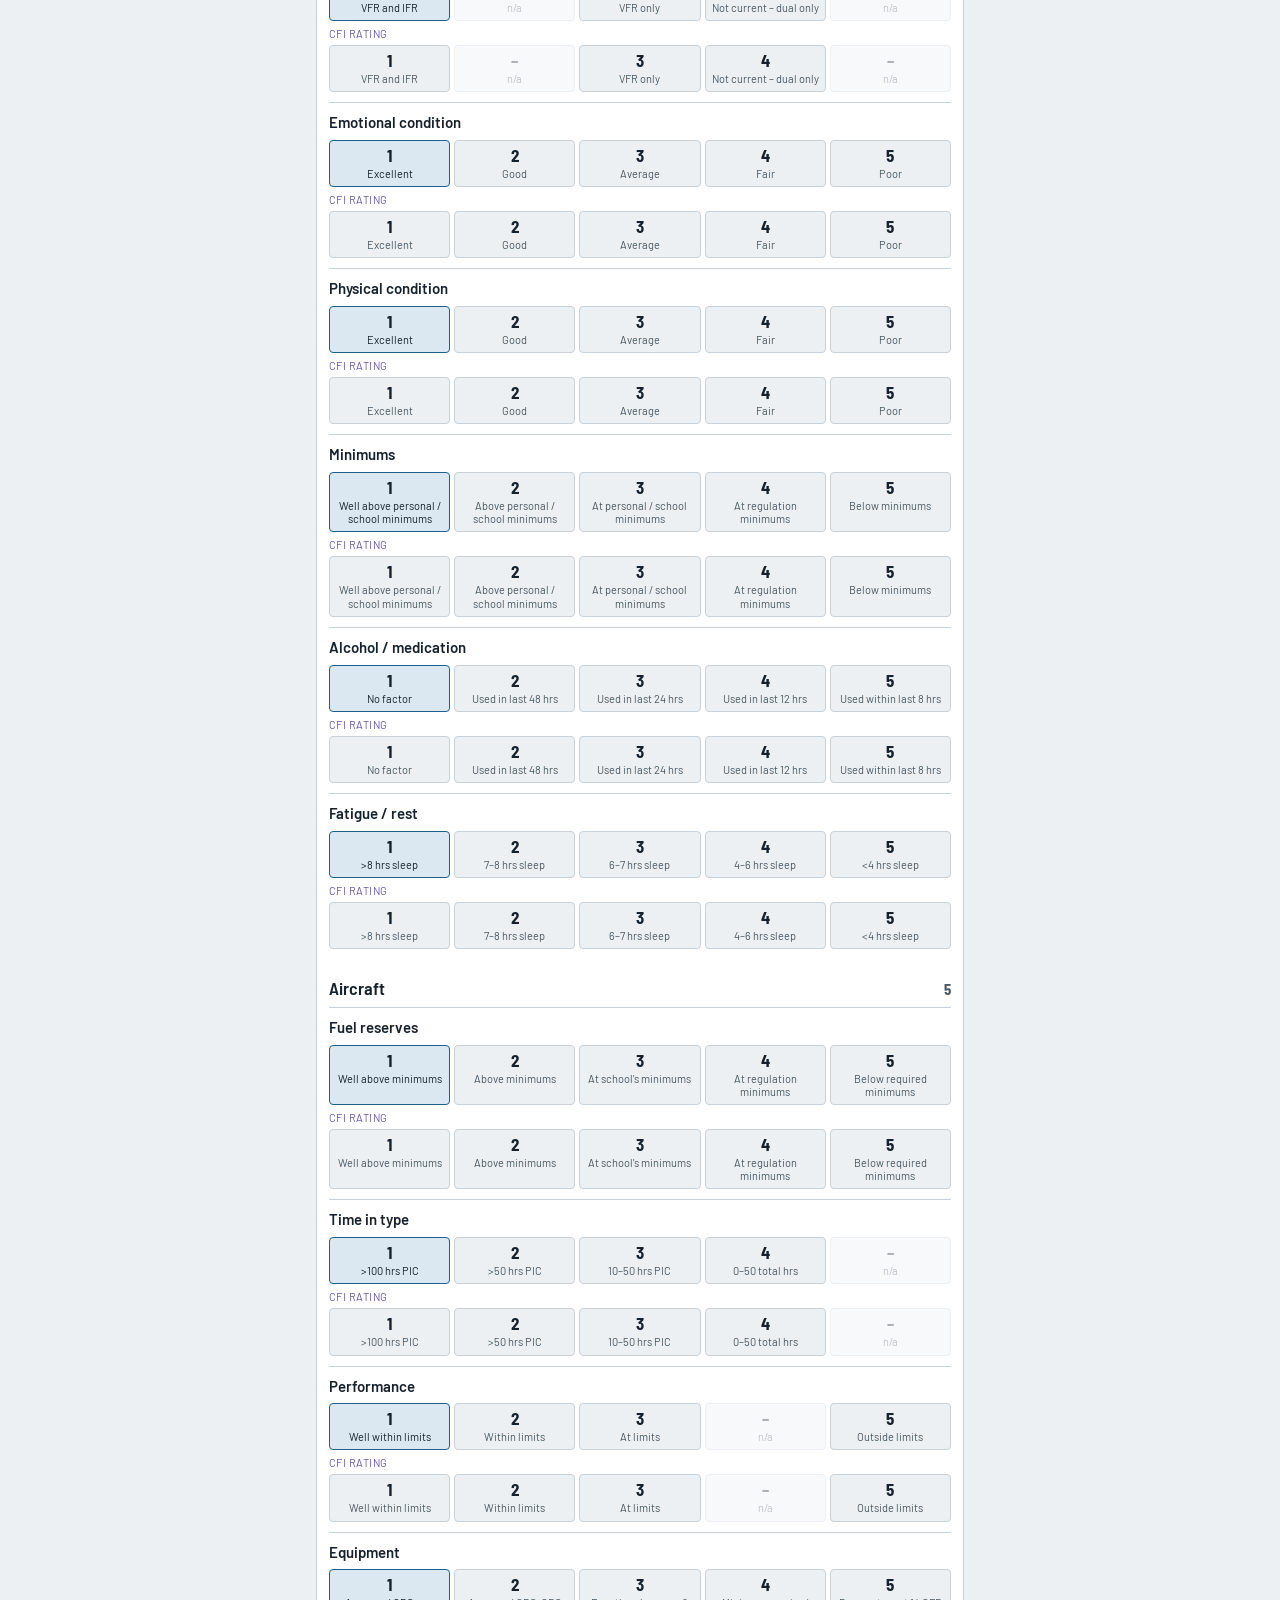
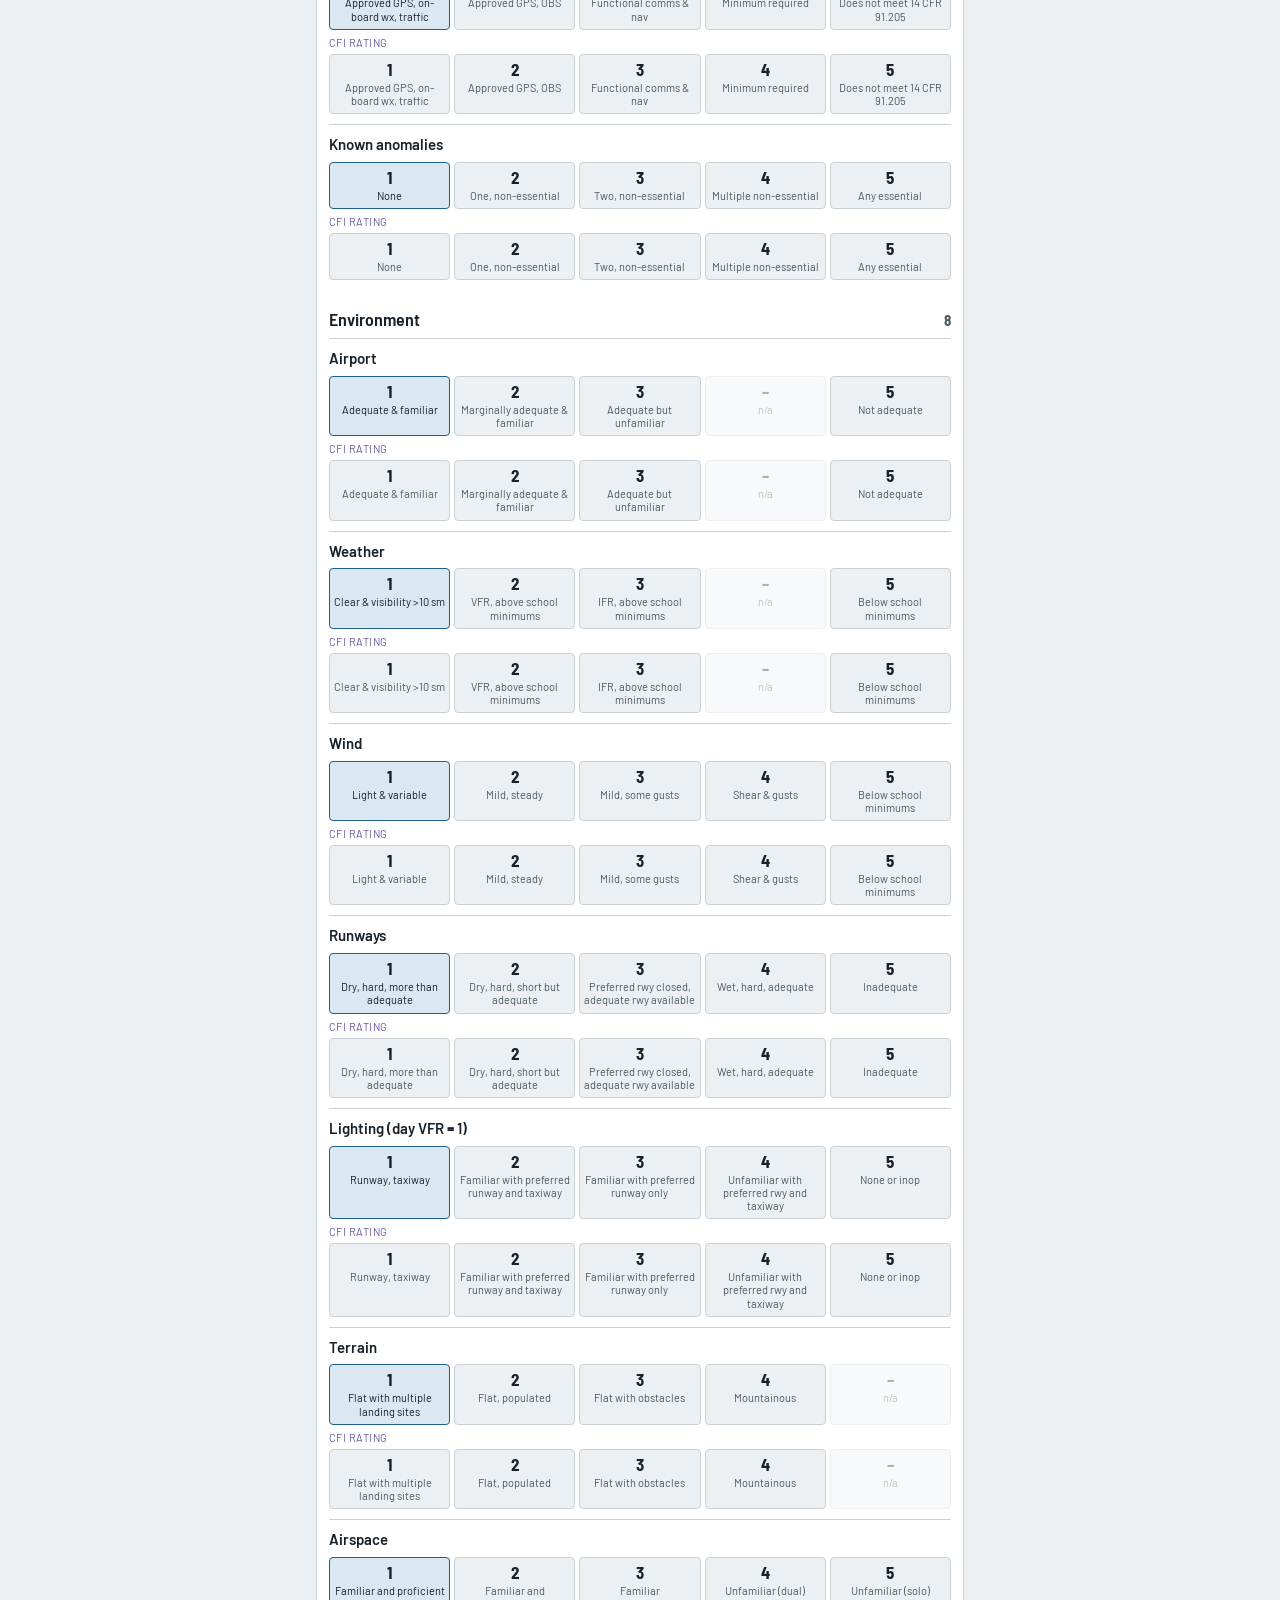
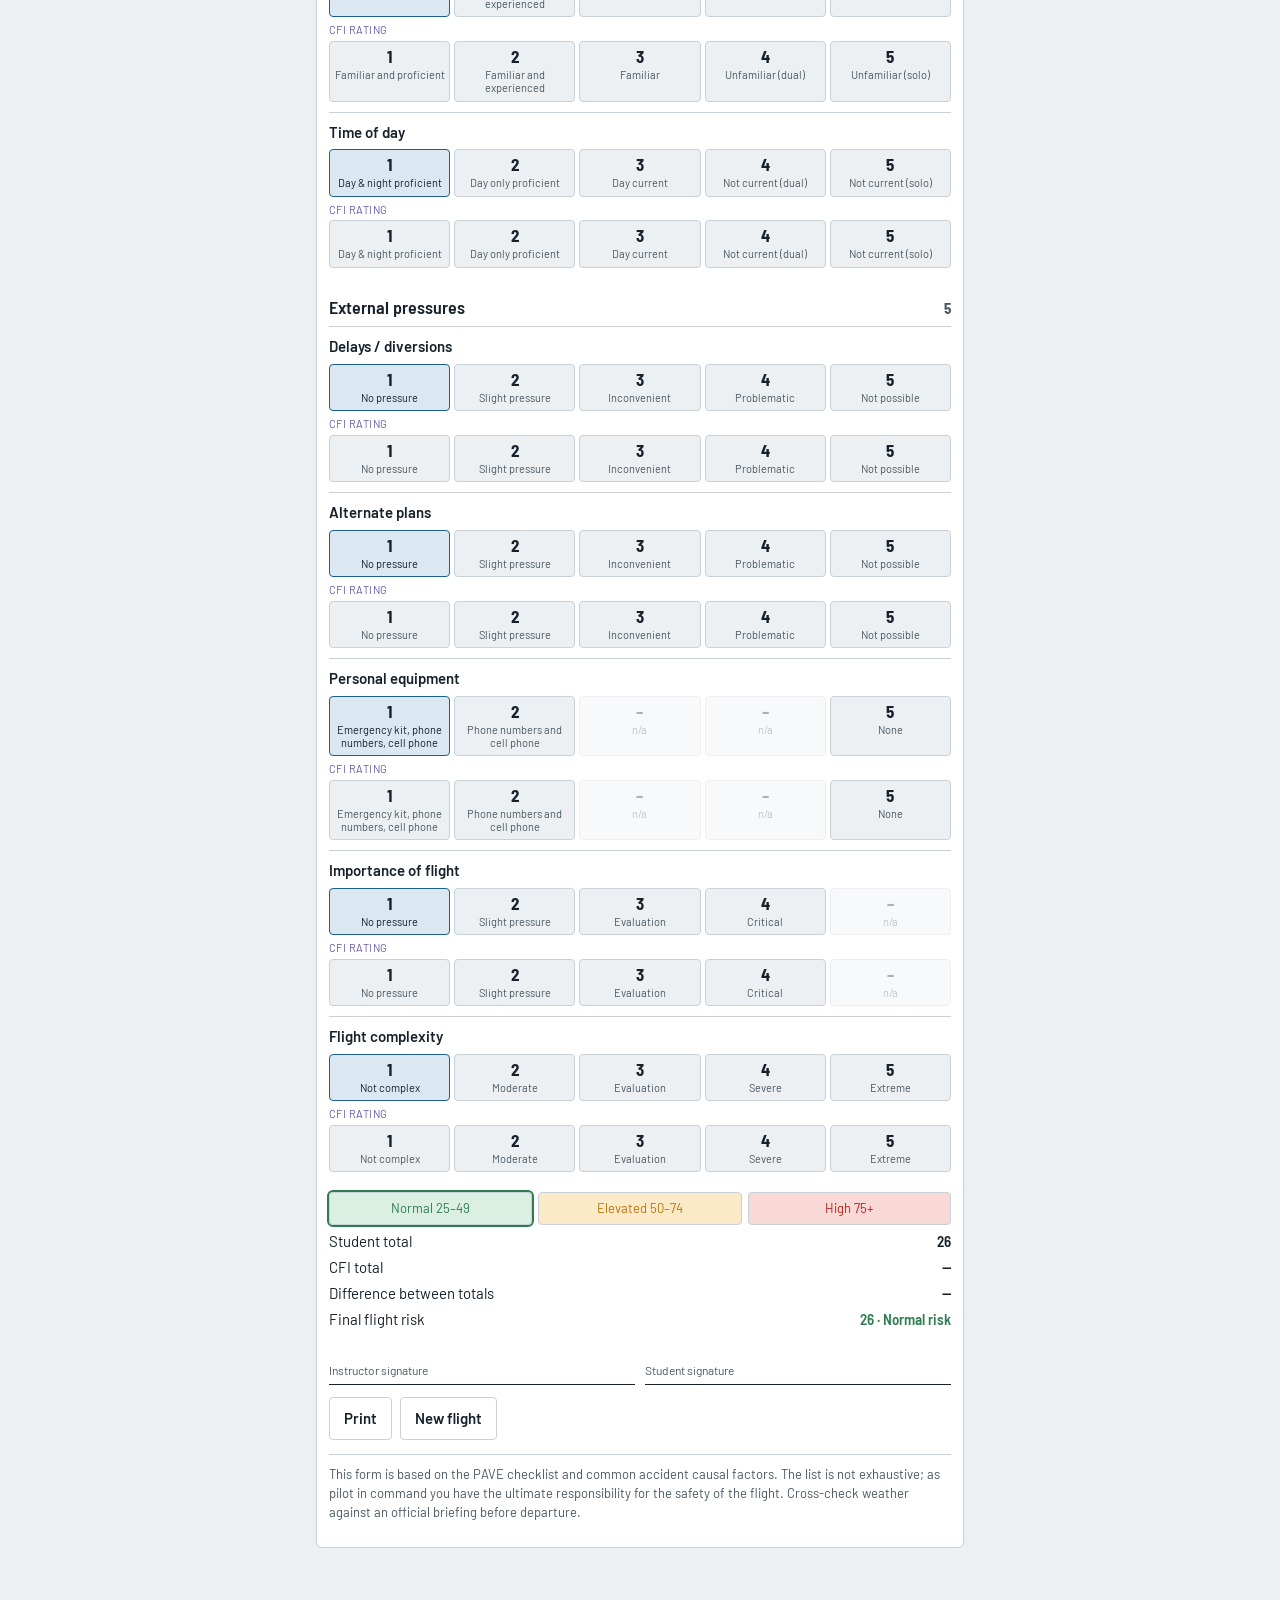
==== commit 64a3c812: "Update Preflight Risk Assessment page index.html is alphaflight/index.html from the published artifa" ====
--- a/index.html
+++ b/index.html
@@ -4,6 +4,7 @@
 <meta charset="utf-8">
 <meta name="viewport" content="width=device-width, initial-scale=1, viewport-fit=cover">
 <title>Preflight Risk Assessment</title>
+<meta name="description" content="Jeremy & Kilo Aviation preflight risk assessment (PAVE, 1–5 per item) with METAR reading and links to each airplane's dispatch form.">
 <link rel="preconnect" href="https://fonts.googleapis.com">
 <link rel="preconnect" href="https://fonts.gstatic.com" crossorigin>
 <link href="https://fonts.googleapis.com/css2?family=Barlow+Semi+Condensed:wght@500;600;700&family=Barlow:wght@400;500;600&display=swap" rel="stylesheet">
@@ -12,298 +13,190 @@
   --paper:#EDF0F2; --paper-2:#FFFFFF; --ink:#16212B; --ink-2:#4A5862; --line:#C9D1D8;
   --chart:#1F5F8B; --chart-soft:#DCE8F1;
   --low:#2E7D4F; --low-soft:#DCEFE3; --mod:#B9770E; --mod-soft:#FBEAC7; --high:#B3261E; --high-soft:#F8D9D6;
-  --big3:#CF2F30;
+  --util:#6B5CA5;
   box-sizing:border-box; padding-top:env(safe-area-inset-top,0px); padding-bottom:env(safe-area-inset-bottom,0px);
 }
 @media (prefers-color-scheme: dark){ :root:not([data-theme="light"]){
   color-scheme:dark; --paper:#161C22; --paper-2:#1F262E; --ink:#E6EBEF; --ink-2:#A3AEB8; --line:#36414B;
   --chart:#6FB1E0; --chart-soft:#243543;
-  --low:#5FC98A; --low-soft:#1E3A2B; --mod:#E8B04E; --mod-soft:#3F3119; --high:#F0766E; --high-soft:#452320;
+  --low:#5FC98A; --low-soft:#1E3A2B; --mod:#E8B04E; --mod-soft:#3F3119; --high:#F0766E; --high-soft:#452320; --util:#A99BE0;
 }}
 :root[data-theme="dark"]{
   color-scheme:dark; --paper:#161C22; --paper-2:#1F262E; --ink:#E6EBEF; --ink-2:#A3AEB8; --line:#36414B;
   --chart:#6FB1E0; --chart-soft:#243543;
-  --low:#5FC98A; --low-soft:#1E3A2B; --mod:#E8B04E; --mod-soft:#3F3119; --high:#F0766E; --high-soft:#452320;
-}
-html{scroll-padding-top:env(safe-area-inset-top,0px)}
+  --low:#5FC98A; --low-soft:#1E3A2B; --mod:#E8B04E; --mod-soft:#3F3119; --high:#F0766E; --high-soft:#452320; --util:#A99BE0;
+}
 *{box-sizing:inherit}
-body{margin:0;background:var(--paper);color:var(--ink);font-family:"Barlow",system-ui,-apple-system,"Segoe UI",sans-serif;font-size:16px;line-height:1.45;padding-bottom:112px}
+body{margin:0;background:var(--paper);color:var(--ink);font-family:"Barlow",system-ui,-apple-system,"Segoe UI",sans-serif;font-size:16px;line-height:1.45;padding-bottom:120px}
 h1,h2,h3,.cond{font-family:"Barlow Semi Condensed","Barlow",system-ui,sans-serif;margin:0}
-main{max-width:640px;margin:0 auto;padding:16px 16px 24px}
-
+main{max-width:680px;margin:0 auto;padding:16px 16px 24px}
 header{border-bottom:3px solid var(--ink);padding:12px 0 14px;margin-bottom:8px}
-header h1{font-size:34px;font-weight:700;line-height:1;letter-spacing:-.01em}
+header .kicker{font-size:13px;color:var(--ink-2);text-transform:uppercase;letter-spacing:.06em}
+header h1{font-size:32px;font-weight:700;line-height:1;letter-spacing:-.01em}
 header p{margin:6px 0 0;color:var(--ink-2);font-size:15px;max-width:60ch}
-
-.flight{display:grid;grid-template-columns:1fr 1fr;gap:10px;margin:16px 0 8px}
-.flight label{display:block;font-size:13px;color:var(--ink-2);margin-bottom:4px}
-.flight input{width:100%;font:inherit;font-size:16px;padding:9px 10px;border:1px solid var(--line);border-radius:4px;background:var(--paper-2);color:var(--ink);text-transform:uppercase}
-.flight input[type=datetime-local]{text-transform:none}
-.flight .wide{grid-column:1/-1}
-.ff{display:flex;align-items:center;gap:10px;flex-wrap:wrap;margin-top:2px}
-.ff a{text-decoration:none;display:inline-block}
-.ff a[aria-disabled="true"]{opacity:.45;pointer-events:none}
-.ff span{font-size:13px;color:var(--ink-2)}
-
-.wx{margin-top:14px;border:1px solid var(--line);border-radius:6px;background:var(--paper-2);padding:12px}
-.wx h2{font-size:20px;font-weight:600}
-.wx p{margin:4px 0 10px;font-size:14px;color:var(--ink-2)}
-.wx textarea{width:100%;font-family:ui-monospace,Menlo,Consolas,monospace;font-size:13px;line-height:1.4;padding:9px 10px;border:1px solid var(--line);border-radius:4px;background:var(--paper);color:var(--ink);resize:vertical;text-transform:uppercase}
-.wx-row{display:flex;gap:10px;align-items:flex-end;margin-top:10px}
-.wx-row label{display:block;font-size:13px;color:var(--ink-2);margin-bottom:4px}
-.wx-row input{width:90px;font:inherit;font-size:16px;padding:9px 10px;border:1px solid var(--line);border-radius:4px;background:var(--paper);color:var(--ink);text-transform:uppercase}
+a{color:var(--chart)}
+section{margin-top:18px;border:1px solid var(--line);border-radius:6px;background:var(--paper-2);padding:12px}
+section h2{font-size:21px;font-weight:600;margin-bottom:4px}
+section h3{font-size:16px;font-weight:600;margin:14px 0 6px;color:var(--ink-2);text-transform:uppercase;letter-spacing:.04em}
+section .help{margin:0 0 10px;font-size:14px;color:var(--ink-2)}
+.grid{display:grid;grid-template-columns:1fr 1fr;gap:10px}
+.grid3{display:grid;grid-template-columns:1fr 1fr 1fr;gap:10px}
+.wide{grid-column:1/-1}
+label.f{display:block;min-width:0}
+label.f span{display:block;font-size:13px;color:var(--ink-2);margin-bottom:4px}
+label.f small{display:block;font-size:12px;color:var(--ink-2);margin-top:3px}
+input[type=number],input[type=text],input[type=date],input[type=time],select,textarea{width:100%;font:inherit;font-size:17px;padding:9px 10px;border:1px solid var(--line);border-radius:4px;background:var(--paper);color:var(--ink)}
+input.up{text-transform:uppercase}
+textarea{font-family:ui-monospace,Menlo,Consolas,monospace;font-size:13px;line-height:1.4;resize:vertical;text-transform:uppercase}
+input[type=range]{width:100%;accent-color:var(--chart);margin:6px 0 2px}
+.chk{display:flex;align-items:center;gap:10px;padding:9px 11px;background:var(--paper);border:1px solid var(--line);border-radius:4px;font-size:15px}
+.chk input{width:18px;height:18px;accent-color:var(--chart);margin:0;flex:none}
+.seg{display:flex;gap:6px;flex-wrap:wrap}
+.seg label{flex:1;display:flex;align-items:center;justify-content:center;gap:6px;padding:9px 8px;border:1px solid var(--line);border-radius:4px;background:var(--paper);font-size:15px;cursor:pointer;min-width:90px}
+.seg label:has(input:checked){border-color:var(--chart);background:var(--chart-soft);font-weight:600}
+.seg input{width:16px;height:16px;accent-color:var(--chart);margin:0}
+.warn{color:var(--high);font-size:13px;margin-top:4px}
+.ok{color:var(--low)}
+table{width:100%;border-collapse:collapse;font-size:14px;margin-top:6px}
+th,td{padding:6px 4px;border-bottom:1px solid var(--line);text-align:right;white-space:nowrap}
+th:first-child,td:first-child{text-align:left;white-space:normal}
+th{font-weight:600;color:var(--ink-2);font-size:12px;text-transform:uppercase;letter-spacing:.04em}
+tr.sub td{font-weight:600;background:var(--paper)}
+tr.tot td{font-weight:700;border-top:2px solid var(--ink);border-bottom:0}
+.num{font-family:"Barlow Semi Condensed",sans-serif;font-weight:600}
+.pills{display:grid;grid-template-columns:repeat(3,1fr);gap:8px;margin-top:10px}
+.pill{border:1px solid var(--line);border-radius:6px;padding:8px 10px;background:var(--paper);min-width:0}
+.pill .t{font-size:12px;color:var(--ink-2);text-transform:uppercase;letter-spacing:.04em}
+.pill .w{font-family:"Barlow Semi Condensed",sans-serif;font-weight:700;font-size:22px;line-height:1.1}
+.pill .c{font-size:13px;color:var(--ink-2)}
+.pill.good{border-color:var(--low);background:var(--low-soft)} .pill.good .w{color:var(--low)}
+.pill.bad{border-color:var(--high);background:var(--high-soft)} .pill.bad .w{color:var(--high)}
+.pill.warn2{border-color:var(--mod);background:var(--mod-soft)} .pill.warn2 .w{color:var(--mod)}
+.env{margin-top:10px}
+.env svg{width:100%;height:auto;display:block}
+.legend{display:flex;flex-wrap:wrap;gap:12px;font-size:13px;color:var(--ink-2);margin-top:6px}
+.legend span{display:inline-flex;align-items:center;gap:5px}
+.legend i{display:inline-block;width:12px;height:12px;border-radius:2px}
+.kv{display:grid;grid-template-columns:1fr auto;gap:4px 12px;font-size:15px;margin-top:6px}
+.kv div:nth-child(even){font-family:"Barlow Semi Condensed",sans-serif;font-weight:600;text-align:right}
+.kv .muted{color:var(--ink-2);font-size:13px;grid-column:1/-1;margin-top:-2px}
+/* PAVE matrix */
+.pave .cat{margin-top:16px}
+.pave .cat h3{display:flex;justify-content:space-between;align-items:baseline;margin:0 0 6px;color:var(--ink);text-transform:none;letter-spacing:0;font-size:18px}
+.pave .cat h3 b{font-family:"Barlow Semi Condensed",sans-serif;font-size:15px;color:var(--ink-2)}
+.item{border-top:1px solid var(--line);padding:9px 0 10px}
+.item .q{font-weight:600;font-size:15px;margin-bottom:6px;display:flex;justify-content:space-between;gap:8px}
+.item .q small{font-weight:500;color:var(--ink-2);white-space:nowrap}
+.lv{display:grid;grid-template-columns:repeat(5,1fr);gap:4px}
+.lv label{display:flex;flex-direction:column;align-items:center;gap:3px;padding:6px 3px;border:1px solid var(--line);border-radius:4px;background:var(--paper);cursor:pointer;text-align:center;min-width:0}
+.lv label b{font-family:"Barlow Semi Condensed",sans-serif;font-size:17px;line-height:1}
+.lv label span{font-size:11px;line-height:1.2;color:var(--ink-2)}
+.lv label input{position:absolute;opacity:0;width:0;height:0}
+.lv label.na{opacity:.35;cursor:default}
+.lv label:has(input:checked){border-color:var(--chart);background:var(--chart-soft)}
+.lv label:has(input:checked) span{color:var(--ink)}
+.lv label.l5:has(input:checked){border-color:var(--high);background:var(--high-soft)}
+.lv label.l4:has(input:checked){border-color:var(--mod);background:var(--mod-soft)}
+.lv.cfi label:has(input:checked){border-color:var(--util);background:transparent;box-shadow:inset 0 0 0 1px var(--util)}
+.who{display:flex;gap:6px;margin-top:4px}
+.who label{font-size:12px;color:var(--ink-2);display:flex;align-items:center;gap:4px}
+.cfirow{margin-top:5px;display:none}
+.dual .cfirow{display:block}
+.cfirow .tag{font-size:11px;color:var(--util);text-transform:uppercase;letter-spacing:.04em;margin-bottom:3px}
+.bands{display:grid;grid-template-columns:1fr 1fr 1fr;gap:6px;margin-top:10px;font-size:13px}
+.bands div{padding:6px 8px;border-radius:4px;border:1px solid var(--line);text-align:center}
+.bands .b1{background:var(--low-soft);color:var(--low)} .bands .b2{background:var(--mod-soft);color:var(--mod)} .bands .b3{background:var(--high-soft);color:var(--high)}
+.bands div.on{outline:2px solid currentColor}
+/* bottom bar */
+.bar{position:fixed;left:0;right:0;bottom:0;z-index:20;background:var(--paper-2);border-top:1px solid var(--line);padding:10px 16px calc(10px + env(safe-area-inset-bottom,0px))}
+.bar-in{max-width:680px;margin:0 auto;display:flex;align-items:center;gap:12px}
+.gauge{font-family:"Barlow Semi Condensed",sans-serif;font-weight:700;font-size:32px;line-height:1;color:var(--low);white-space:nowrap}
+.gauge small{font-size:13px;color:var(--ink-2);font-weight:500}
+.level{flex:1;min-width:0}
+.level .name{font-family:"Barlow Semi Condensed",sans-serif;font-weight:600;font-size:19px;line-height:1.1;color:var(--low)}
+.level .why{font-size:12px;color:var(--ink-2);line-height:1.25}
+.bar.mod .gauge,.bar.mod .name{color:var(--mod)} .bar.bad .gauge,.bar.bad .name{color:var(--high)}
+.btn{font:inherit;font-weight:600;font-size:15px;padding:10px 14px;border-radius:4px;border:0;background:var(--ink);color:var(--paper);cursor:pointer;text-decoration:none;white-space:nowrap}
+.btn.ghost{background:transparent;color:var(--ink);border:1px solid var(--line)}
+.actions{display:flex;gap:8px;flex-wrap:wrap;margin-top:12px}
+details{margin-top:14px;font-size:14px;color:var(--ink-2)}
+details summary{cursor:pointer;font-weight:600;color:var(--ink)}
+.note{font-size:13px;color:var(--ink-2);margin-top:14px;border-top:1px solid var(--line);padding-top:10px}
+.sig{display:grid;grid-template-columns:1fr 1fr;gap:10px;margin-top:10px}
+.sig div{border-bottom:1px solid var(--ink);padding:22px 0 4px;font-size:12px;color:var(--ink-2)}
 .wxout{margin-top:12px;font-size:14px;border-top:1px solid var(--line);padding-top:10px}
 .wxout .lead{font-family:"Barlow Semi Condensed",sans-serif;font-weight:600;font-size:18px}
-.wxout .lead.low{color:var(--low)} .wxout .lead.mod{color:var(--mod)} .wxout .lead.high{color:var(--high)}
 .wxout ul{margin:6px 0 0;padding-left:18px} .wxout li{margin:3px 0}
 .wxout .err{color:var(--high)}
-section.cat{margin-top:22px;border-top:1px solid var(--line);padding-top:14px}
-.cat-head{display:flex;align-items:baseline;justify-content:space-between;gap:10px}
-.cat-head h2{font-size:22px;font-weight:600;line-height:1.1}
-.cat-head h2 small{display:block;font-family:"Barlow",sans-serif;font-weight:500;font-size:13px;color:var(--big3);margin-top:2px}
-.cat-score{font-family:"Barlow Semi Condensed",sans-serif;font-weight:600;font-size:18px;white-space:nowrap;padding:3px 9px;border-radius:4px;background:var(--low-soft);color:var(--low)}
-.cat-score.mod{background:var(--mod-soft);color:var(--mod)}
-.cat-score.high{background:var(--high-soft);color:var(--high)}
-
-fieldset{border:0;padding:0;margin:14px 0 0}
-legend{font-weight:600;font-size:16px;padding:0;margin-bottom:6px}
-.opts{display:flex;flex-direction:column;gap:6px}
-.opt{display:flex;align-items:center;gap:10px;padding:9px 11px;background:var(--paper-2);border:1px solid var(--line);border-radius:4px;cursor:pointer}
-.opt input{margin:0;width:18px;height:18px;accent-color:var(--chart);flex:none}
-.opt span{flex:1;font-size:15px}
-.opt b{font-family:"Barlow Semi Condensed",sans-serif;font-weight:600;font-size:15px;color:var(--ink-2);min-width:2.2em;text-align:right}
-.opt:has(input:checked){border-color:var(--chart);background:var(--chart-soft)}
-.opt:has(input:checked) b{color:var(--ink)}
-.opt:focus-within{outline:2px solid var(--chart);outline-offset:1px}
-
-.bar{position:fixed;left:0;right:0;bottom:0;z-index:20;background:var(--paper-2);border-top:1px solid var(--line);padding:10px 16px calc(10px + env(safe-area-inset-bottom,0px))}
-.bar-in{max-width:640px;margin:0 auto;display:flex;align-items:center;gap:14px}
-.gauge{font-family:"Barlow Semi Condensed",sans-serif;font-weight:700;font-size:40px;line-height:1;min-width:2.2ch;color:var(--low)}
-.gauge-wrap{display:flex;align-items:baseline;gap:4px}
-.gauge-wrap small{color:var(--ink-2);font-size:14px}
-.level{flex:1}
-.level .name{font-family:"Barlow Semi Condensed",sans-serif;font-weight:600;font-size:20px;line-height:1.1;color:var(--low)}
-.level .why{font-size:13px;color:var(--ink-2);line-height:1.25}
-.lv-mod .gauge,.lv-mod .name{color:var(--mod)} .lv-high .gauge,.lv-high .name{color:var(--high)}
-.btn{font:inherit;font-weight:600;font-size:15px;padding:10px 16px;border-radius:4px;border:0;background:var(--ink);color:var(--paper);cursor:pointer}
-.btn.ghost{background:transparent;color:var(--ink);border:1px solid var(--line)}
-
-#result{display:none;margin-top:26px;border:2px solid var(--line);border-radius:6px;background:var(--paper-2);padding:16px}
-#result.show{display:block}
-#result h2{font-size:26px;font-weight:700}
-.verdict{display:flex;gap:14px;align-items:center;margin:8px 0 14px}
-.verdict .big{font-family:"Barlow Semi Condensed",sans-serif;font-weight:700;font-size:64px;line-height:1}
-.verdict p{margin:0;font-size:15px}
-.rows{display:grid;gap:8px;margin:10px 0}
-.row{display:grid;grid-template-columns:1fr auto;gap:4px 10px;align-items:center;font-size:15px}
-.row .track{grid-column:1/-1;height:7px;background:var(--line);border-radius:4px;overflow:hidden}
-.row .fill{height:100%;background:var(--low);transition:width .25s}
-.row .fill.mod{background:var(--mod)} .row .fill.high{background:var(--high)}
-.row .n{font-family:"Barlow Semi Condensed",sans-serif;font-weight:600;color:var(--ink-2)}
-.mit{margin:14px 0 0;padding:0 0 0 18px}
-.mit li{margin:5px 0;font-size:15px}
-.note{font-size:13px;color:var(--ink-2);margin-top:14px;border-top:1px solid var(--line);padding-top:10px}
-.actions{display:flex;gap:8px;flex-wrap:wrap;margin-top:14px}
-
-@media (max-width:420px){ header h1{font-size:30px} .bar-in{gap:10px} .btn{padding:10px 12px} }
-@media print{ .bar,.actions{display:none} body{padding-bottom:0;background:#fff;color:#000} #result{display:block} }
-@media (prefers-reduced-motion:reduce){ .row .fill{transition:none} }
+@media (max-width:460px){ header h1{font-size:28px} .grid3{grid-template-columns:1fr 1fr} .pills{gap:6px} .pill .w{font-size:19px} .lv label span{font-size:10px} }
+@media print{ .bar,.actions,input[type=range],.help,.wxhelp{display:none} body{padding-bottom:0;background:#fff;color:#000} section{break-inside:avoid;border-color:#999} .lv label{border-color:#999} .lv label:has(input:checked){background:#ddd} main{max-width:none} }
+
+.fleet{display:grid;grid-template-columns:1fr 1fr;gap:8px;margin-top:8px}
+.fleet a{display:block;padding:10px 12px;border:1px solid var(--line);border-radius:6px;background:var(--paper);text-decoration:none;color:var(--ink)}
+.fleet a b{display:block;font-family:"Barlow Semi Condensed",sans-serif;font-size:18px}
+.fleet a span{font-size:13px;color:var(--ink-2)}
 </style>
 </head>
 <body>
 <main>
 <header>
+  <div class="kicker">AlphaFlight · Jeremy &amp; Kilo Aviation · KLAL</div>
   <h1>Preflight Risk Assessment</h1>
-  <p>Score the flight before you commit to it. Seven categories, 100 points. The Big Three — pilot experience, weather, and human factors — carry the most weight because they show up most often in fatal GA accidents.</p>
+  <p>The school's PAVE matrix: rate each item 1 to 5 in an honest, self-evaluating way, then total the column. 25–49 is normal, 50–74 elevated, 75 and above high. Any 5 is a No-Go. In the elevated or high range solo flight is not authorized; on a dual flight the CFI rates the same items to transfer some of the risk.</p>
 </header>
 
-<div class="flight">
-  <div><label for="dep">Departure</label><input id="dep" placeholder="KZPH" maxlength="4"></div>
-  <div><label for="dest">Destination</label><input id="dest" placeholder="KGNV" maxlength="4"></div>
-  <div><label for="acft">Aircraft</label><input id="acft" placeholder="N12345 C172"></div>
-  <div><label for="when">Departure time</label><input id="when" type="datetime-local"></div>
-  <div class="wide ff"><a id="ffbtn" class="btn ghost" href="#" target="_blank" rel="noopener" aria-disabled="true">Open route in ForeFlight</a><button id="ffcopy" class="btn ghost" type="button" hidden>Copy ForeFlight link</button><span id="ffhint">Enter departure and destination first.</span></div>
-</div>
-
-<section class="wx">
+<section>
+  <h2>Flight</h2>
+  <div class="grid">
+    <label class="f"><span>Date</span><input type="date" id="date"></label>
+    <label class="f"><span>Departure time (local)</span><input type="time" id="etd"></label>
+    <label class="f"><span>Student / PIC</span><input type="text" id="student" autocomplete="name"></label>
+    <label class="f"><span>Instructor</span><input type="text" id="cfi"></label>
+    <div class="wide seg"><label><input type="radio" name="ftype" value="dual" checked>Dual flight</label><label><input type="radio" name="ftype" value="solo">Solo flight</label></div>
+    <label class="f"><span>Departure</span><input type="text" id="dep" class="up" value="KLAL" maxlength="4"></label>
+    <label class="f"><span>Destination</span><input type="text" id="dest" class="up" maxlength="4" placeholder="KLAL"></label>
+    <div class="wide seg"><label><input type="radio" name="kind" value="training" checked>Training</label><label><input type="radio" name="kind" value="rental">Rental</label><label><input type="radio" name="kind" value="xc">Cross-country</label><label><input type="radio" name="kind" value="ride">Checkride prep</label></div>
+  </div>
+  <h3>Airplane — weight &amp; balance and dispatch</h3>
+  <div class="fleet">
+    <a href="https://n929bm.alphaflight.io"><b>N929BM</b><span>Cessna 172M · 786 lb useful · 38 gal</span></a>
+    <a href="https://n9301e.alphaflight.io"><b>N9301E</b><span>Cessna 172N · 820 lb useful · 40 gal</span></a>
+  </div>
+  <p class="help" style="margin-top:8px">Each airplane's page carries the full dispatch form: W&amp;B, speeds, density altitude, crosswind, and this same risk matrix.</p>
+</section>
+
+<section>
   <h2>Weather from your briefing</h2>
-  <p id="wxhelp">Enter your departure airport above, then text <b id="wxcmd">MT ____ PT</b> to 358782 and paste the reply here. Decoded plain text or raw code both work. The form reads the observation and the forecast period covering your departure time, then sets the weather questions for you.</p>
-  <textarea id="wxraw" rows="5" placeholder="Paste the decoded text (Terminal Forecast for your airport, ...) or the raw METAR/TAF code" spellcheck="false"></textarea>
-  <div class="wx-row">
-    <div><label for="rwy">Runway in use</label><input id="rwy" placeholder="09" maxlength="3"></div>
-    <button class="btn" type="button" onclick="parseWx()">Read weather</button>
+  <p class="help wxhelp">Paste the METAR or TAF for the departure field (text <b>MT KLAL PT</b> to 358782, or copy from ForeFlight). The weather and wind rows below are set from it; adjust them if your briefing says otherwise.</p>
+  <textarea id="wxraw" rows="4" placeholder="KLAL 171853Z 09012G18KT 10SM BKN050 28/21 A3002" spellcheck="false"></textarea>
+  <div class="grid3" style="margin-top:8px;align-items:end">
+    <label class="f"><span>Runway in use</span><input type="text" id="rwy" class="up" maxlength="3" placeholder="09"></label>
+    <label class="f"><span>Max crosswind (kt)</span><input type="number" id="pxw" step="1" inputmode="numeric" value="12"></label>
+    <button class="btn" type="button" onclick="readWx()">Read weather</button>
   </div>
   <div id="wxout" class="wxout" hidden></div>
 </section>
 
-<form id="frat"></form>
-
-<div id="result" aria-live="polite">
-  <h2>Result</h2>
-  <div class="verdict"><div class="big" id="rBig">0</div><div><div class="name cond" id="rName" style="font-size:22px;font-weight:600">Low risk</div><p id="rWhy"></p></div></div>
-  <div class="rows" id="rRows"></div>
-  <h3 class="cond" style="font-size:18px;font-weight:600;margin-top:16px">What would bring the score down</h3>
-  <ul class="mit" id="rMit"></ul>
-  <p class="note">This form makes risk visible so you can talk it through — with an instructor, a safety pilot, or yourself. It does not approve or prevent a flight. Cross-check weather against official briefings before departure.</p>
-  <div class="actions"><button class="btn ghost" type="button" onclick="window.print()">Print</button><button class="btn ghost" type="button" onclick="resetAll()">Start over</button></div>
-</div>
+<section class="pave">
+  <h2>Risk matrix</h2>
+  <div id="pave"></div>
+  <div class="bands"><div class="b1" id="b1">Normal 25–49</div><div class="b2" id="b2">Elevated 50–74</div><div class="b3" id="b3">High 75+</div></div>
+  <div class="kv" id="paveKv"></div>
+  <div class="sig"><div>Instructor signature</div><div>Student signature</div></div>
+  <div class="actions"><button class="btn ghost" type="button" onclick="window.print()">Print</button><button class="btn ghost" type="button" onclick="resetAll()">New flight</button></div>
+  <p class="note">This form is based on the PAVE checklist and common accident causal factors. The list is not exhaustive; as pilot in command you have the ultimate responsibility for the safety of the flight. Cross-check weather against an official briefing before departure.</p>
+</section>
 </main>
 
 <div class="bar" id="bar">
   <div class="bar-in">
-    <div class="gauge-wrap"><div class="gauge" id="gTotal">0</div><small>/100</small></div>
-    <div class="level"><div class="name" id="gName">Low risk</div><div class="why" id="gWhy">Answer the questions to build your score.</div></div>
-    <button class="btn" type="button" onclick="showResult()">See breakdown</button>
+    <div class="gauge" id="gRisk">0</div>
+    <div class="level"><div class="name" id="gName">—</div><div class="why" id="gWhy"></div></div>
+    <button class="btn" type="button" onclick="document.getElementById('paveKv').scrollIntoView({behavior:'smooth',block:'center'})">Totals</button>
   </div>
 </div>
 
 <script>
-const CATS = [
- {id:'pilot', name:'Pilot experience', max:20, big3:true, qs:[
-   {id:'tt', q:'Total flight time', type:'radio', opts:[['More than 500 hours',0],['100 to 500 hours',3],['Under 100 hours',6,'Fly with an instructor or experienced safety pilot until your total time builds.']]},
-   {id:'tit', q:'Time in this aircraft type', type:'radio', opts:[['More than 100 hours',0],['25 to 100 hours',2],['Under 25 hours',4,'Review the POH emergency procedures and V-speeds for this type before engine start.']]},
-   {id:'ldg', q:'Landings in the last 90 days', type:'radio', opts:[['More than 10',0],['3 to 10',2],['Fewer than 3',5,'Not current for passengers — fly a few patterns solo or with a CFI first.']]},
-   {id:'last', q:'Days since your last flight', type:'radio', opts:[['Under 14 days',0],['14 to 30 days',1],['More than 30 days',3,'Rusty: brief the departure and arrival in detail, and expect to be slower on radios and checklists.']]},
-   {id:'ifr', q:'If this flight could go IFR: are you instrument current and proficient?', type:'radio', opts:[['Yes, or the flight is strictly VFR',0],['No',2,'Do not plan on an IFR out — set hard VFR minimums and a turnback plan.']]},
- ]},
- {id:'wx', name:'Weather', max:15, big3:true, qs:[
-   {id:'cat', q:'Worst flight category along the route (METAR/TAF)', type:'radio', opts:[['VFR — ceiling above 3,000 ft and visibility over 5 sm',0],['Marginal VFR',6,'Marginal VFR is where inadvertent IMC happens. Delay, or set a firm turnback trigger before you launch.'],['IFR or worse',9,'IFR conditions on a VFR flight is a no-go. Wait for improvement.']]},
-   {id:'xw', q:'Crosswind component at departure or destination', type:'radio', opts:[['Under 10 kt',0],['10 to 15 kt',2,'Brief the crosswind technique and go-around criteria.'],['Over 15 kt',4,'Near or above demonstrated crosswind for most trainers. Pick a different runway or airport, or wait.']]},
-   {id:'conv', q:'Thunderstorms, turbulence, or icing forecast along the route', type:'radio', opts:[['No',0],['Yes',2,'Plan the route and timing around convective activity, and set a diversion plan.']]},
- ]},
- {id:'human', name:'Human factors', max:20, big3:true, qs:[
-   {id:'sleep', q:'Sleep in the last 24 hours', type:'radio', opts:[['7 hours or more',0],['6 to 7 hours',2],['Under 6 hours',5,'Fatigue degrades judgment before you feel it. Shorten or postpone the flight.']]},
-   {id:'ill', q:'Illness or symptoms today (cold, congestion, nausea)', type:'radio', opts:[['None',0],['Yes',4,'Congestion plus altitude is a bad mix. Ground yourself until you are clear.']]},
-   {id:'med', q:'Medication in the last 24 hours (including over-the-counter)', type:'radio', opts:[['None',0],['Yes',3,'Check the FAA medication guidance for wait times before flying.']]},
-   {id:'stress', q:'Significant personal, work, or financial stress right now', type:'radio', opts:[['No',0],['Yes',3,'Stress competes for attention. Keep the mission simple and brief a backup plan.']]},
-   {id:'alc', q:'Alcohol within 8 hours, or any hangover effects', type:'radio', opts:[['No',0],['Yes',5,'Hard no-go under 14 CFR 91.17.']]},
- ]},
- {id:'acft', name:'Aircraft', max:15, qs:[
-   {id:'fam', q:'Familiarity with this specific airplane and its avionics', type:'radio', opts:[['Flown it recently',0],['Flown the type but not this airplane',2],['New type or new avionics',4,'Spend extra time on the panel setup and the checklist flow before taxi.']]},
-   {id:'sqk', q:'Open squawks or inoperative equipment', type:'radio', opts:[['None',0],['Yes',4,'Confirm 91.213 allows the flight with the inop item and brief how it changes the mission.']]},
-   {id:'mx', q:'First flight after maintenance', type:'radio', opts:[['No',0],['Yes',3,'Do a thorough preflight and a longer run-up; plan a local check before heading out.']]},
-   {id:'fuel', q:'Fuel reserve at destination', type:'radio', opts:[['More than 1 hour',0],['45 minutes to 1 hour',2],['Under 45 minutes',4,'Below a comfortable reserve. Add a fuel stop.']]},
- ]},
- {id:'mission', name:'Mission complexity', max:15, qs:[
-   {id:'type', q:'Type of flight', type:'radio', opts:[['Local or pattern work',0],['Cross-country in VMC',5,'Brief checkpoints, fuel, and diversions along the route.'],['Cross-country in IMC',9,'IFR cross-country: brief alternates, minimums, and the approach you expect.']]},
-   {id:'legs', q:'Multiple legs or more than 3 hours of flying today', type:'radio', opts:[['No',0],['Yes',3,'Build in a real break between legs and re-check weather before each one.']]},
-   {id:'pax', q:'Passengers who are new to small airplanes', type:'radio', opts:[['No passengers, or experienced ones',0],['Yes',3,'Give a sterile-cockpit briefing and set expectations about turning around.']]},
- ]},
- {id:'pressure', name:'External pressure', max:5, qs:[
-   {id:'oblig', q:'Do you feel obligated to complete this flight?', type:'radio', opts:[['No',0],['Yes',2,'Name the pressure out loud. Decide now what would make you cancel, before you are in the airplane.']]},
-   {id:'time', q:'Hard arrival deadline', type:'radio', opts:[['No',0],['Yes',2,'Have a backup way to get there, so the airplane is not the only option.']]},
-   {id:'expect', q:'Passengers or others expecting you to fly', type:'radio', opts:[['No',0],['Yes',1,'Tell them in advance that weather or fatigue can cancel the flight.']]},
- ]},
- {id:'terrain', name:'Terrain and airport', max:10, qs:[
-   {id:'apt', q:'Unfamiliar departure or destination airport', type:'radio', opts:[['No',0],['Yes',3,'Study the airport diagram, pattern altitude, and local procedures before you go.']]},
-   {id:'night', q:'Night flight', type:'radio', opts:[['No',0],['Yes',3,'Confirm night currency, lighting, and a route over lit terrain where possible.']]},
-   {id:'remote', q:'Mountainous, remote, or over-water segments', type:'radio', opts:[['No',0],['Yes',2,'Plan forced-landing options along the route and file a flight plan.']]},
-   {id:'rwy', q:'Short, soft, or obstructed runway (under 3,000 ft or obstacles on approach)', type:'radio', opts:[['No',0],['Yes',2,'Run the takeoff and landing performance numbers with a safety margin.']]},
- ]},
-];
-
-const form = document.getElementById('frat');
-CATS.forEach(c => {
-  const s = document.createElement('section'); s.className='cat'; s.id='cat-'+c.id;
-  s.innerHTML = `<div class="cat-head"><h2>${c.name}${c.big3?'<small>Big Three risk driver</small>':''}</h2><div class="cat-score" id="cs-${c.id}">0 / ${c.max}</div></div>`;
-  c.qs.forEach(q => {
-    const f = document.createElement('fieldset');
-    f.innerHTML = `<legend>${q.q}</legend><div class="opts">` + q.opts.map((o,i)=>
-      `<label class="opt"><input type="radio" name="${c.id}_${q.id}" value="${o[1]}" data-i="${i}" ${i===0?'checked':''}><span>${o[0]}</span><b>${o[1]>0?'+'+o[1]:'0'}</b></label>`).join('') + `</div>`;
-    s.appendChild(f);
-  });
-  form.appendChild(s);
-});
-
-function catLevel(pts,max){ const r=pts/max; return r>=.55?'high':r>=.25?'mod':'low'; }
-function levelName(l){ return l==='high'?'High risk':l==='mod'?'Moderate risk':'Low risk'; }
-
-function score(){
-  let total=0, modOrWorse=0, cats=[], mits=[];
-  CATS.forEach(c=>{
-    let pts=0;
-    c.qs.forEach(q=>{
-      const sel=form.querySelector(`input[name="${c.id}_${q.id}"]:checked`);
-      if(!sel) return;
-      const o=q.opts[+sel.dataset.i]; pts+=o[1];
-      if(o[2]) mits.push(o[2]);
-    });
-    const lv=catLevel(pts,c.max);
-    if(lv!=='low') modOrWorse++;
-    total+=pts; cats.push({...c,pts,lv});
-    const el=document.getElementById('cs-'+c.id); el.textContent=`${pts} / ${c.max}`; el.className='cat-score '+lv;
-  });
-  let lv = total>=30?'high':total>=13?'mod':'low';
-  let why = lv==='high'?'Score of 30 or more.':lv==='mod'?'Score between 13 and 29.':'Score under 13.';
-  if(modOrWorse>=3 && lv!=='high'){
-    lv = lv==='mod'?'high':'mod';
-    why = `${modOrWorse} categories rated moderate or higher — risk compounds, so the overall level is raised one step.`;
-  }
-  if(total===0) why='No elevated factors identified.';
-  return {total,lv,why,cats,mits};
-}
-
-function render(){
-  const r=score();
-  document.getElementById('gTotal').textContent=r.total;
-  document.getElementById('gName').textContent=levelName(r.lv);
-  document.getElementById('gWhy').textContent=r.why;
-  document.getElementById('bar').className='bar lv-'+r.lv;
-  // result panel
-  document.getElementById('rBig').textContent=r.total;
-  document.getElementById('rBig').style.color=`var(--${r.lv})`;
-  document.getElementById('rName').textContent=levelName(r.lv);
-  document.getElementById('rName').style.color=`var(--${r.lv})`;
-  document.getElementById('rWhy').textContent=r.why + (r.lv==='high'?' Talk this flight through with someone before you go, or change what you can and re-score.':r.lv==='mod'?' Decide now which factors you can reduce, and what would make you turn back.':' Normal caution applies — still brief your diversion options.');
-  document.getElementById('rRows').innerHTML=r.cats.map(c=>`<div class="row"><span>${c.name}${c.big3?' <span style="color:var(--big3);font-size:12px">Big 3</span>':''}</span><span class="n">${c.pts} / ${c.max}</span><div class="track"><div class="fill ${c.lv}" style="width:${Math.round(c.pts/c.max*100)}%"></div></div></div>`).join('');
-  document.getElementById('rMit').innerHTML=r.mits.length?r.mits.map(m=>`<li>${m}</li>`).join(''):'<li>Nothing flagged. Keep the plan simple and the minimums firm.</li>';
-  save();
-}
-function showResult(){ render(); const el=document.getElementById('result'); el.classList.add('show'); el.scrollIntoView({behavior:'smooth',block:'start'}); }
-function resetAll(){ form.reset(); ['dep','dest','acft','when'].forEach(i=>document.getElementById(i).value=''); document.getElementById('result').classList.remove('show'); render(); window.scrollTo({top:0,behavior:'smooth'}); }
-
-// ForeFlight deep link: route + tail number + Zulu ETD
-function ffLink(){
-  const dep=document.getElementById('dep').value.trim().toUpperCase();
-  const dest=document.getElementById('dest').value.trim().toUpperCase();
-  const acft=document.getElementById('acft').value.trim().toUpperCase();
-  const whenVal=document.getElementById('when').value;
-  const a=document.getElementById('ffbtn'), h=document.getElementById('ffhint');
-  if(!dep||!dest){ a.setAttribute('aria-disabled','true'); a.href='#'; h.textContent='Enter departure and destination first.'; return; }
-  const parts=[dep,dest];
-  const tail=(acft.match(/\bN[0-9][0-9A-Z]{1,5}\b/)||[])[0]; if(tail) parts.push(tail);
-  if(whenVal){ const d=new Date(whenVal); const p=n=>String(n).padStart(2,'0'); parts.push(`${d.getUTCFullYear()}${p(d.getUTCMonth()+1)}${p(d.getUTCDate())}T${p(d.getUTCHours())}:${p(d.getUTCMinutes())}:00Z`); }
-  const url='foreflightmobile://maps/search?q='+parts.join('+');
-  a.href=url; a.dataset.url=url;
-  a.removeAttribute('aria-disabled');
-  document.getElementById('ffcopy').hidden=false;
-  h.textContent=`Loads ${dep} → ${dest}${tail?' with '+tail:''}${whenVal?' and your ETD':''} on the Maps view.`;
-}
-document.getElementById('ffbtn').addEventListener('click',e=>{
-  const a=e.currentTarget, url=a.dataset.url; if(!url) return;
-  e.preventDefault();
-  let left=false; const mark=()=>{left=true};
-  document.addEventListener('visibilitychange',mark,{once:true}); window.addEventListener('pagehide',mark,{once:true}); window.addEventListener('blur',mark,{once:true});
-  try{ window.location.href=url; }catch(err){}
-  setTimeout(()=>{ if(!left){ try{ window.open(url,'_blank'); }catch(err){} } },300);
-  setTimeout(()=>{ if(!left) document.getElementById('ffhint').textContent='ForeFlight did not open from here — this viewer may block app links. Tap Copy ForeFlight link and paste it into Safari, or open this page in Safari from the share menu and try again.'; },1800);
-});
-document.getElementById('ffcopy').addEventListener('click',async()=>{
-  const url=document.getElementById('ffbtn').dataset.url; if(!url) return;
-  const h=document.getElementById('ffhint');
-  try{ await navigator.clipboard.writeText(url); h.textContent='Link copied. Paste it into Safari’s address bar or a note, then tap it.'; }
-  catch(err){ h.textContent='Copy this link: '+url; }
-});
-
-function wxCmd(){
-  const dep=document.getElementById('dep').value.trim().toUpperCase();
-  const cmd=document.getElementById('wxcmd'), help=document.getElementById('wxhelp');
-  if(dep){ cmd.textContent=`MT ${dep} PT`; help.firstChild.textContent='Text '; }
-  else { cmd.textContent='MT ____ PT'; help.firstChild.textContent='Enter your departure airport above, then text '; }
-}
-function save(){ try{ const d={f:{},i:{}}; form.querySelectorAll('input:checked').forEach(x=>d.f[x.name]=x.dataset.i); ['dep','dest','acft','when'].forEach(i=>d.i[i]=document.getElementById(i).value); localStorage.setItem('frat-last',JSON.stringify(d)); }catch(e){} }
-function load(){ try{ const d=JSON.parse(localStorage.getItem('frat-last')); if(!d) return; Object.entries(d.f||{}).forEach(([n,i])=>{ const x=form.querySelector(`input[name="${n}"][data-i="${i}"]`); if(x) x.checked=true; }); Object.entries(d.i||{}).forEach(([k,v])=>{ const el=document.getElementById(k); if(el) el.value=v; }); }catch(e){} }
-
 // ---- Weather parsing: raw METAR/TAF code or plain-English decoded text ----
 const MONTHS={JAN:0,FEB:1,MAR:2,APR:3,MAY:4,JUN:5,JUL:6,AUG:7,SEP:8,OCT:9,NOV:10,DEC:11};
 function emptyG(){ return {windDir:null,windSpd:null,gust:null,vis:null,ceiling:null,wx:[]}; }
@@ -404,60 +297,142 @@
   return model;
 }
 
-function parseWx(){
-  const out=document.getElementById('wxout'); out.hidden=false;
-  const raw=document.getElementById('wxraw').value.replace(/\s+/g,' ').trim();
-  if(!raw){ out.innerHTML='<div class="err">Paste a METAR or TAF first.</div>'; return; }
-  const whenVal=document.getElementById('when').value;
-  const depDate=whenVal?new Date(whenVal):null;
+
+// Returns {cat, wind:{windDir,windSpd,gust}, xwDep, hazards:[], notes:[], conv} or null
+function analyzeWx(raw, depDate, rwy){
+  raw=(raw||'').replace(/\s+/g,' ').trim(); if(!raw) return null;
   const model=buildModel(raw,depDate);
   const notes=[]; let cat=null, wind=null; const hazards=new Set();
-
-  if(model.metar){
-    const m=model.metar; const c=category(m.ceiling,m.vis); cat=c; wind=m; m.wx.forEach(w=>hazards.add(w));
-    notes.push(`Current observation: ${c} — ceiling ${m.ceiling===null?'none':m.ceiling.toLocaleString()+' ft'}, visibility ${visStr(m.vis)} sm, ${windStr(m)||'wind not reported'}${m.wx.length?', '+m.wx.join(', '):''}`);
-  }
+  if(model.metar){ const m=model.metar; const c=category(m.ceiling,m.vis); cat=c; wind=m; m.wx.forEach(w=>hazards.add(w));
+    notes.push(`Current observation: ${c} \u2014 ceiling ${m.ceiling===null?'none':m.ceiling.toLocaleString()+' ft'}, visibility ${visStr(m.vis)} sm, ${windStr(m)||'wind not reported'}${m.wx.length?', '+m.wx.join(', '):''}`); }
   if(model.periods.length){
-    const mains=model.periods.filter(p=>p.kind==='BASE'||p.kind==='FM');
-    let applicable=[];
+    const mains=model.periods.filter(p=>p.kind==='BASE'||p.kind==='FM'); let applicable=[];
     if(depDate){ const dep=depDate.getTime(); applicable=model.periods.filter(p=>p.start!==null&&dep>=p.start&&(p.end===null||dep<p.end)); }
-    if(!applicable.length){ applicable=[mains[0]||model.periods[0]]; notes.push(depDate?'Departure time is outside this forecast — using the first period.':'No departure time set — using the first forecast period. Set a departure time to match the right period.'); }
+    if(!applicable.length){ applicable=[mains[0]||model.periods[0]]; notes.push(depDate?'Departure time is outside this forecast \u2014 using the first period.':'No departure time set \u2014 using the first forecast period.'); }
     let tafCat='VFR', tafWind=null;
     applicable.forEach(p=>{ const g=p.groups; tafCat=worse(tafCat,category(g.ceiling,g.vis)); g.wx.forEach(w=>hazards.add(w)); if(g.windSpd!==null&&(!tafWind||(g.gust||g.windSpd)>(tafWind.gust||tafWind.windSpd))) tafWind=g; });
-    const labels=applicable.map(p=>{ const k=p.kind==='BASE'?'base forecast':p.kind==='FM'?'period from':p.kind; const d=p.start?new Date(p.start):null; const t=d?`${d.getUTCDate()} ${['Jan','Feb','Mar','Apr','May','Jun','Jul','Aug','Sep','Oct','Nov','Dec'][d.getUTCMonth()]} ${String(d.getUTCHours()).padStart(2,'0')}${String(d.getUTCMinutes()).padStart(2,'0')}Z`:''; return `${k} ${t}`.trim(); }).join(' + ');
     const lowC=Math.min(...applicable.map(p=>p.groups.ceiling===null?Infinity:p.groups.ceiling));
-    notes.push(`Forecast (${labels}): ${tafCat} — ceiling ${lowC===Infinity?'none':lowC.toLocaleString()+' ft'}, visibility ${visStr(Math.min(...applicable.map(p=>p.groups.vis===null?99:p.groups.vis)))} sm${tafWind?', '+windStr(tafWind):''}`);
+    notes.push(`Forecast: ${tafCat} \u2014 ceiling ${lowC===Infinity?'none':lowC.toLocaleString()+' ft'}, visibility ${visStr(Math.min(...applicable.map(p=>p.groups.vis===null?99:p.groups.vis)))} sm${tafWind?', '+windStr(tafWind):''}`);
     cat=cat?worse(cat,tafCat):tafCat;
     if(!wind||(tafWind&&(tafWind.gust||tafWind.windSpd)>(wind.gust||wind.windSpd))) wind=tafWind||wind;
   }
-  if(!cat){ out.innerHTML='<div class="err">Could not find an observation or a forecast in the text. Check that the whole reply was pasted.</div>'; return; }
-
-  const catIdx=cat==='VFR'?0:cat==='MVFR'?1:2;
-  form.querySelector(`input[name="wx_cat"][data-i="${catIdx}"]`).checked=true;
-
-  const rwy=document.getElementById('rwy').value.replace(/[LRC]$/i,'');
-  let xwNote='';
-  if(wind&&wind.windSpd!==null){
-    const spd=wind.gust||wind.windSpd; let xw=null;
-    if(!rwy) xwNote='Enter the runway in use to compute crosswind.';
-    else if(wind.windDir==='VRB') xw=spd;
-    else { const diff=((wind.windDir-(+rwy*10))%360+360)%360; xw=Math.round(Math.abs(Math.sin(diff*Math.PI/180))*spd); }
-    if(xw!==null){ const i=xw<10?0:xw<=15?1:2; form.querySelector(`input[name="wx_xw"][data-i="${i}"]`).checked=true;
-      xwNote=`Crosswind on runway ${rwy}: ${xw} kt${wind.gust?' (using the gust)':''}${wind.windDir==='VRB'?' — variable wind, full speed counted':''}`; }
-  }
+  if(!cat) return null;
   const haz=[...hazards];
   const conv=haz.some(w=>/TS|FZ|GR|GS|^\+|Thunderstorm|Freezing|Hail|Heavy|Cumulonimbus|Funnel|Tornado/.test(w));
-  form.querySelector(`input[name="wx_conv"][data-i="${conv?1:0}"]`).checked=true;
-
-  const lv=catIdx===0?'low':catIdx===1?'mod':'high';
-  out.innerHTML=`<div class="lead ${lv}">${cat} — weather questions set</div><ul>${notes.map(n=>`<li>${n}</li>`).join('')}${xwNote?`<li>${xwNote}</li>`:''}<li>${haz.length?'Significant weather: '+haz.join(', ')+(conv?' — thunderstorm/icing question set to Yes':''):'No significant weather reported.'}</li><li>Review the three weather questions below and adjust if your briefing says otherwise.</li></ul>`;
-  render();
-  document.getElementById('cat-wx').scrollIntoView({behavior:'smooth',block:'start'});
-}
-
-form.addEventListener('change',render);
-['dep','dest','acft','when'].forEach(i=>document.getElementById(i).addEventListener('input',()=>{save();ffLink();wxCmd();}));
-load(); render(); ffLink(); wxCmd();
+  const metar=model.metar;
+  return {cat,wind,hazards:haz,notes,conv,metar,clearAndTen:!!(metar&&metar.ceiling===null&&metar.vis!==null&&metar.vis>10)};
+}
+function crosswind(windDir,spd,gust,rwy){
+  rwy=String(rwy||'').replace(/[LRC]$/i,''); if(!rwy||spd===null||spd===undefined) return null;
+  const s=gust||spd; if(windDir==='VRB') return {xw:s,hw:0,vrb:true};
+  const diff=((windDir-(+rwy*10))%360+360)%360; const r=diff*Math.PI/180;
+  return {xw:Math.round(Math.abs(Math.sin(r))*s),hw:Math.round(Math.cos(r)*s),vrb:false};
+}
+
+// ---- Jeremy & Kilo Aviation Preflight Risk Assessment matrix (PAVE, 1–5 per item; 5 = No-Go) ----
+const PAVE = [
+ {id:'pilot', name:'Pilot', items:[
+   {id:'exp',  q:'Total experience', lv:['>500 hrs','200–500 hrs','100–200 hrs','0–100 hrs',null]},
+   {id:'rec',  q:'Recency (<90 days as PIC)', lv:['>20 hrs','15–20 hrs','3–14 hrs','Dual only',null]},
+   {id:'cur',  q:'Currency', lv:['VFR and IFR',null,'VFR only','Not current – dual only',null]},
+   {id:'emo',  q:'Emotional condition', lv:['Excellent','Good','Average','Fair','Poor']},
+   {id:'phy',  q:'Physical condition', lv:['Excellent','Good','Average','Fair','Poor']},
+   {id:'min',  q:'Minimums', lv:['Well above personal / school minimums','Above personal / school minimums','At personal / school minimums','At regulation minimums','Below minimums']},
+   {id:'alc',  q:'Alcohol / medication', lv:['No factor','Used in last 48 hrs','Used in last 24 hrs','Used in last 12 hrs','Used within last 8 hrs']},
+   {id:'fat',  q:'Fatigue / rest', lv:['>8 hrs sleep','7–8 hrs sleep','6–7 hrs sleep','4–6 hrs sleep','<4 hrs sleep']},
+ ]},
+ {id:'acft', name:'Aircraft', items:[
+   {id:'fuel', q:'Fuel reserves', lv:['Well above minimums','Above minimums',"At school's minimums",'At regulation minimums','Below required minimums']},
+   {id:'tit',  q:'Time in type', lv:['>100 hrs PIC','>50 hrs PIC','10–50 hrs PIC','0–50 total hrs',null]},
+   {id:'perf', q:'Performance', lv:['Well within limits','Within limits','At limits',null,'Outside limits']},
+   {id:'eqp',  q:'Equipment', lv:['Approved GPS, on-board wx, traffic','Approved GPS, OBS','Functional comms & nav','Minimum required','Does not meet 14 CFR 91.205']},
+   {id:'anom', q:'Known anomalies', lv:['None','One, non-essential','Two, non-essential','Multiple non-essential','Any essential']},
+ ]},
+ {id:'env', name:'Environment', items:[
+   {id:'apt',  q:'Airport', lv:['Adequate & familiar','Marginally adequate & familiar','Adequate but unfamiliar',null,'Not adequate']},
+   {id:'wx',   q:'Weather', lv:['Clear & visibility >10 sm','VFR, above school minimums','IFR, above school minimums',null,'Below school minimums']},
+   {id:'wind', q:'Wind', lv:['Light & variable','Mild, steady','Mild, some gusts','Shear & gusts','Below school minimums']},
+   {id:'rwy',  q:'Runways', lv:['Dry, hard, more than adequate','Dry, hard, short but adequate','Preferred rwy closed, adequate rwy available','Wet, hard, adequate','Inadequate']},
+   {id:'lite', q:'Lighting (day VFR = 1)', lv:['Runway, taxiway','Familiar with preferred runway and taxiway','Familiar with preferred runway only','Unfamiliar with preferred rwy and taxiway','None or inop']},
+   {id:'terr', q:'Terrain', lv:['Flat with multiple landing sites','Flat, populated','Flat with obstacles','Mountainous',null]},
+   {id:'asp',  q:'Airspace', lv:['Familiar and proficient','Familiar and experienced','Familiar','Unfamiliar (dual)','Unfamiliar (solo)']},
+   {id:'tod',  q:'Time of day', lv:['Day & night proficient','Day only proficient','Day current','Not current (dual)','Not current (solo)']},
+ ]},
+ {id:'ext', name:'External pressures', items:[
+   {id:'dly',  q:'Delays / diversions', lv:['No pressure','Slight pressure','Inconvenient','Problematic','Not possible']},
+   {id:'alt',  q:'Alternate plans', lv:['No pressure','Slight pressure','Inconvenient','Problematic','Not possible']},
+   {id:'peq',  q:'Personal equipment', lv:['Emergency kit, phone numbers, cell phone','Phone numbers and cell phone',null,null,'None']},
+   {id:'imp',  q:'Importance of flight', lv:['No pressure','Slight pressure','Evaluation','Critical',null]},
+   {id:'cpx',  q:'Flight complexity', lv:['Not complex','Moderate','Evaluation','Severe','Extreme']},
+ ]},
+];
+const BANDS=[{min:0,max:49,name:'Normal risk',cls:'good',key:'b1'},{min:50,max:74,name:'Elevated risk',cls:'warn2',key:'b2'},{min:75,max:999,name:'High risk',cls:'bad',key:'b3'}];
+function band(t){ return BANDS.find(b=>t>=b.min&&t<=b.max); }
+
+function renderPave(root){
+  root.innerHTML='';
+  PAVE.forEach(c=>{
+    const d=document.createElement('div'); d.className='cat'; d.id='pcat-'+c.id;
+    d.innerHTML=`<h3>${c.name}<b id="pcs-${c.id}">0</b></h3>`;
+    c.items.forEach(it=>{
+      const row=(who)=>`<div class="lv ${who}">`+it.lv.map((t,i)=>{ const v=i+1, na=t===null; return `<label class="l${v}${na?' na':''}"><input type="radio" name="p_${who}_${c.id}_${it.id}" value="${v}" ${na?'disabled':''} ${(!na&&v===1&&who==='stu')?'checked':''}><b>${na?'–':v}</b><span>${na?'n/a':t}</span></label>`; }).join('')+`</div>`;
+      const e=document.createElement('div'); e.className='item'; e.id='pitem-'+c.id+'-'+it.id;
+      e.innerHTML=`<div class="q"><span>${it.q}</span><small id="pi-${c.id}-${it.id}"></small></div>`+row('stu')+`<div class="cfirow"><div class="tag">CFI rating</div>${row('cfi')}</div>`;
+      d.appendChild(e);
+    });
+    root.appendChild(d);
+  });
+}
+function paveTotals(root){
+  let stu=0, cfi=0, noGo=[], cfiAny=false, cfiN=0, total=0;
+  PAVE.forEach(c=>{ let cs=0; c.items.forEach(it=>{ total++;
+    const s=root.querySelector(`input[name="p_stu_${c.id}_${it.id}"]:checked`); const sv=s?+s.value:0; cs+=sv; stu+=sv;
+    const k=root.querySelector(`input[name="p_cfi_${c.id}_${it.id}"]:checked`); const kv=k?+k.value:sv; cfi+=kv; if(k){ cfiAny=true; cfiN++; }
+    if(sv===5) noGo.push(it.q);
+    const tag=document.getElementById(`pi-${c.id}-${it.id}`); if(tag) tag.textContent=sv===5?'NO-GO':(sv>=4?'watch':'');
+  }); const el=document.getElementById('pcs-'+c.id); if(el) el.textContent=cs; });
+  return {stu,cfi,cfiAny,cfiN,total,noGo};
+}
+function setPave(root,cat,item,level,who='stu'){ const x=root.querySelector(`input[name="p_${who}_${cat}_${item}"][value="${level}"]`); if(x&&!x.disabled){ x.checked=true; return true; } return false; }
+
+const KEY='frat-pave';
+const $=id=>document.getElementById(id);
+const SAVE_IDS=['date','etd','student','cfi','dep','dest','wxraw','rwy','pxw'];
+const RADIOS=['ftype','kind'];
+function save(){ try{ const d={}; SAVE_IDS.forEach(i=>d[i]=$(i).value); RADIOS.forEach(r=>{ const x=document.querySelector(`input[name="${r}"]:checked`); d['r_'+r]=x?x.value:''; }); const p={}; document.querySelectorAll('#pave input:checked').forEach(x=>p[x.name]=x.value); d.pave=p; localStorage.setItem(KEY,JSON.stringify(d)); }catch(e){} }
+function load(){ $('date').value=new Date().toISOString().slice(0,10); try{ const d=JSON.parse(localStorage.getItem(KEY)); if(!d) return; SAVE_IDS.forEach(i=>{ if(i in d) $(i).value=d[i]; }); RADIOS.forEach(r=>{ const x=document.querySelector(`input[name="${r}"][value="${d['r_'+r]??''}"]`); if(x) x.checked=true; }); Object.entries(d.pave||{}).forEach(([k,v])=>{ const x=document.querySelector(`input[name="${k}"][value="${v}"]`); if(x) x.checked=true; }); }catch(e){} }
+function resetAll(){ if(!confirm('Clear this assessment?')) return; localStorage.removeItem(KEY); ['etd','student','cfi','dest','wxraw','rwy'].forEach(i=>$(i).value=''); $('dep').value='KLAL'; $('wxout').hidden=true; document.querySelector('input[name="ftype"][value="dual"]').checked=true; renderPave($('pave')); load(); calc(); window.scrollTo({top:0,behavior:'smooth'}); }
+
+function readWx(){
+  const raw=$('wxraw').value; const out=$('wxout'); out.hidden=false;
+  const r=analyzeWx(raw,null,$('rwy').value);
+  if(!r){ out.innerHTML='<div class="err">Could not read a METAR or TAF from that text.</div>'; return; }
+  const pv=$('pave'); const notes=[];
+  const wxLv=r.cat==='VFR'?(r.clearAndTen?1:2):r.cat==='MVFR'?2:r.cat==='IFR'?3:5;
+  if(setPave(pv,'env','wx',wxLv)) notes.push(`Weather row set to ${wxLv}: ${PAVE[2].items.find(i=>i.id==='wx').lv[wxLv-1]}`);
+  if(r.wind&&r.wind.windSpd!==null){ const s=r.wind.windSpd,g=r.wind.gust; let wl=(s<=6&&!g)?1:(!g?2:(g-s>=10?4:3));
+    const xw=crosswind(r.wind.windDir,s,g,$('rwy').value); const lim=parseFloat($('pxw').value);
+    if(xw){ notes.push(`Crosswind on runway ${$('rwy').value.toUpperCase()}: ${xw.xw} kt${g?' (gust)':''}, ${xw.hw>=0?'headwind':'tailwind'} ${Math.abs(xw.hw)} kt`); if(!isNaN(lim)&&xw.xw>lim){ wl=5; notes.push(`Crosswind exceeds your ${lim} kt maximum — wind row set to 5 (No-Go).`); } }
+    if(setPave(pv,'env','wind',wl)) notes.push(`Wind row set to ${wl}: ${PAVE[2].items.find(i=>i.id==='wind').lv[wl-1]}`); }
+  if(r.conv) notes.push('Convective or icing weather reported — review the weather row and your minimums.');
+  out.innerHTML=`<div class="lead">${r.cat}</div><ul>${r.notes.map(x=>`<li>${x}</li>`).join('')}${notes.map(x=>`<li>${x}</li>`).join('')}<li>${r.hazards.length?'Significant weather: '+r.hazards.join(', '):'No significant weather reported.'}</li></ul>`;
+  calc(); document.getElementById('pcat-env').scrollIntoView({behavior:'smooth',block:'start'});
+}
+
+function calc(){
+  const dual=document.querySelector('input[name="ftype"]:checked').value==='dual'; document.body.classList.toggle('dual',dual);
+  const t=paveTotals($('pave')); const final=dual&&t.cfiAny?t.cfi:t.stu; const b=band(final);
+  ['b1','b2','b3'].forEach(k=>$(k).classList.toggle('on',b.key===k));
+  const soloBlocked=!dual&&final>=50;
+  $('paveKv').innerHTML=`<div>Student total</div><div>${t.stu}</div>`+(dual?`<div>CFI total</div><div>${t.cfiAny?t.cfi+(t.cfiN<t.total?` (${t.cfiN} of ${t.total} rated; the rest use the student's rating)`:''):'—'}</div><div>Difference between totals</div><div>${t.cfiAny?t.stu-t.cfi:'—'}</div>`:'')+`<div>Final flight risk</div><div class="${b.cls==='good'?'ok':'warn'}">${final} · ${b.name}</div>`+(t.noGo.length?`<div class="muted warn">No-Go items: ${t.noGo.join(', ')}.</div>`:'')+(soloBlocked?`<div class="muted warn">Solo flight is not authorized in the elevated or high range — fly dual or reduce the risk.</div>`:'');
+  $('gRisk').textContent=final; $('bar').className='bar '+((t.noGo.length||soloBlocked)?'bad':b.cls==='good'?'':b.cls==='warn2'?'mod':'bad');
+  $('gName').textContent=t.noGo.length?'No-Go item':b.name;
+  $('gWhy').textContent=t.noGo.length?t.noGo.join(', '):soloBlocked?'Solo not authorized at this level':b.key==='b1'?'Go — brief your diversions and minimums.':b.key==='b2'?'CFI review; dual only.':'Talk it through or change the plan.';
+  save();
+}
+renderPave($('pave')); load();
+document.querySelectorAll('input,textarea').forEach(el=>{ if(el.id!=='wxraw') el.addEventListener('input',calc); el.addEventListener('change',calc); });
+calc();
 </script>
 </body>
 </html>
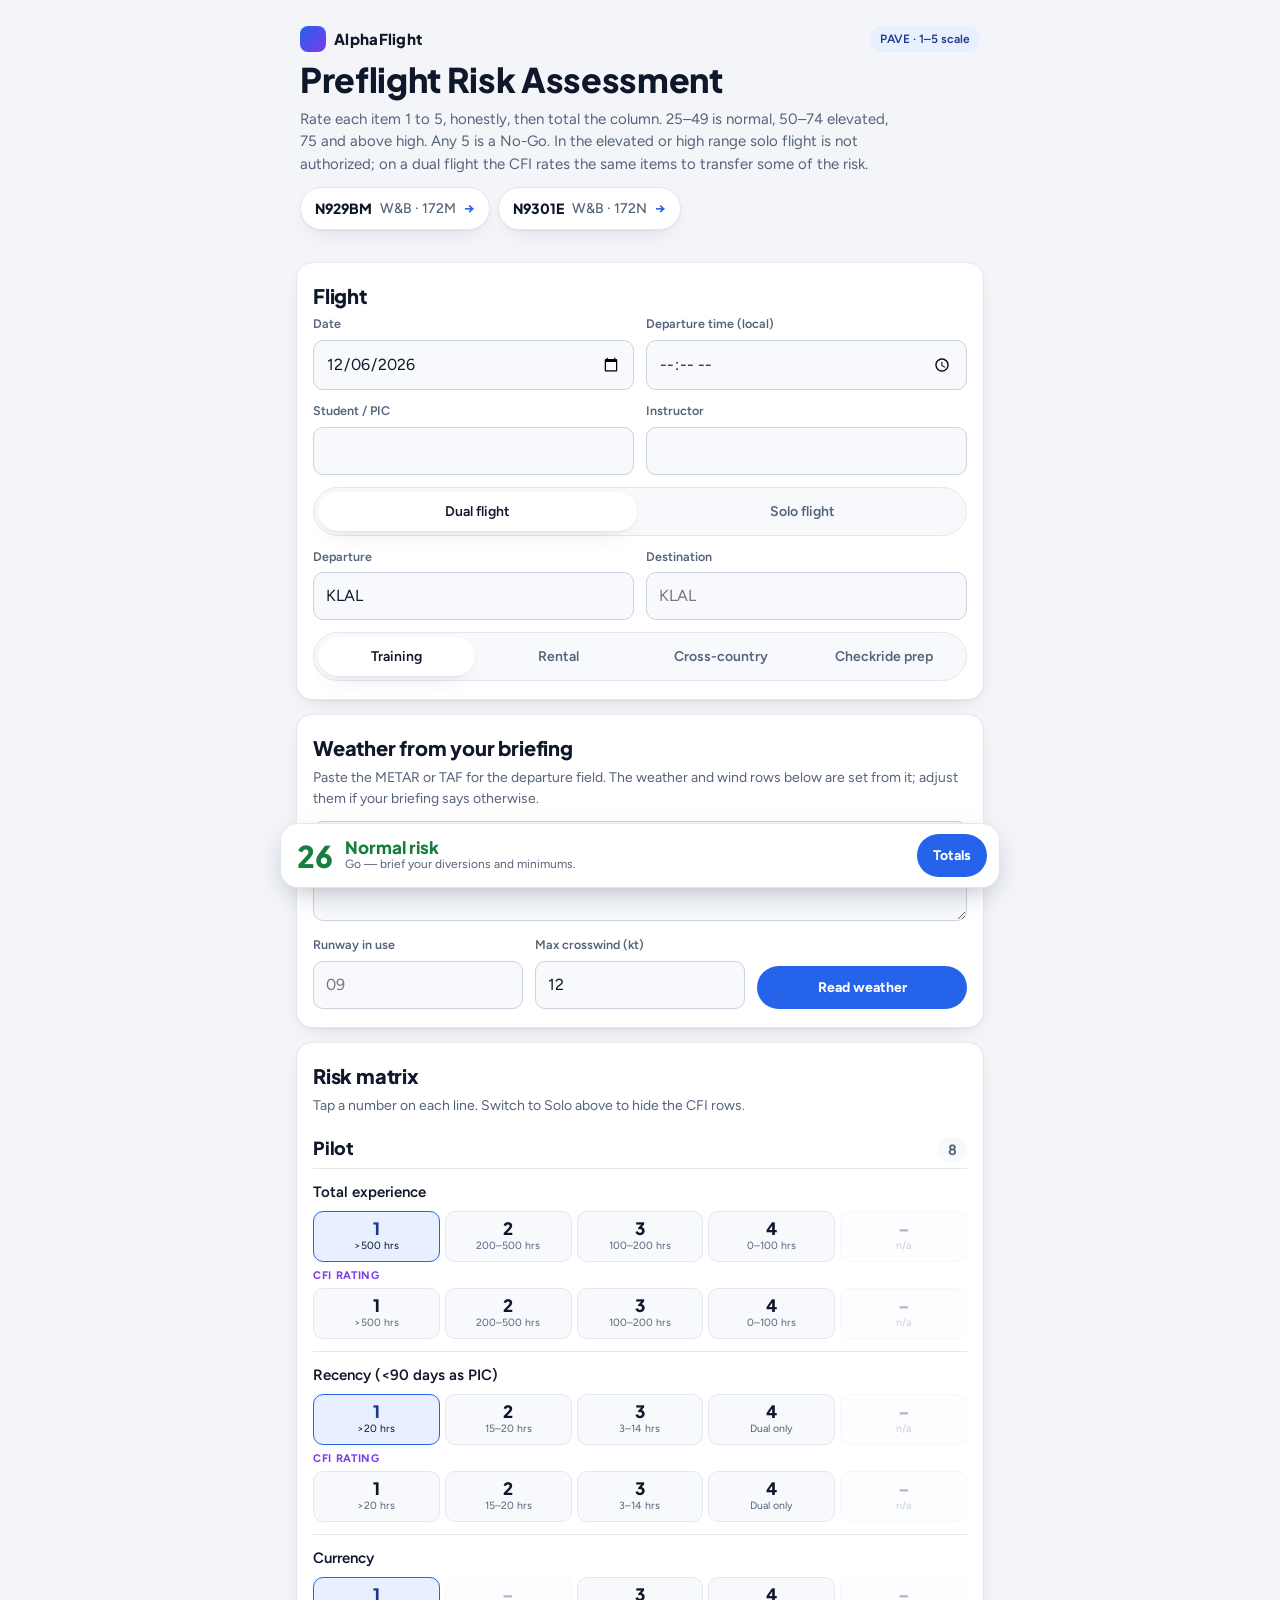
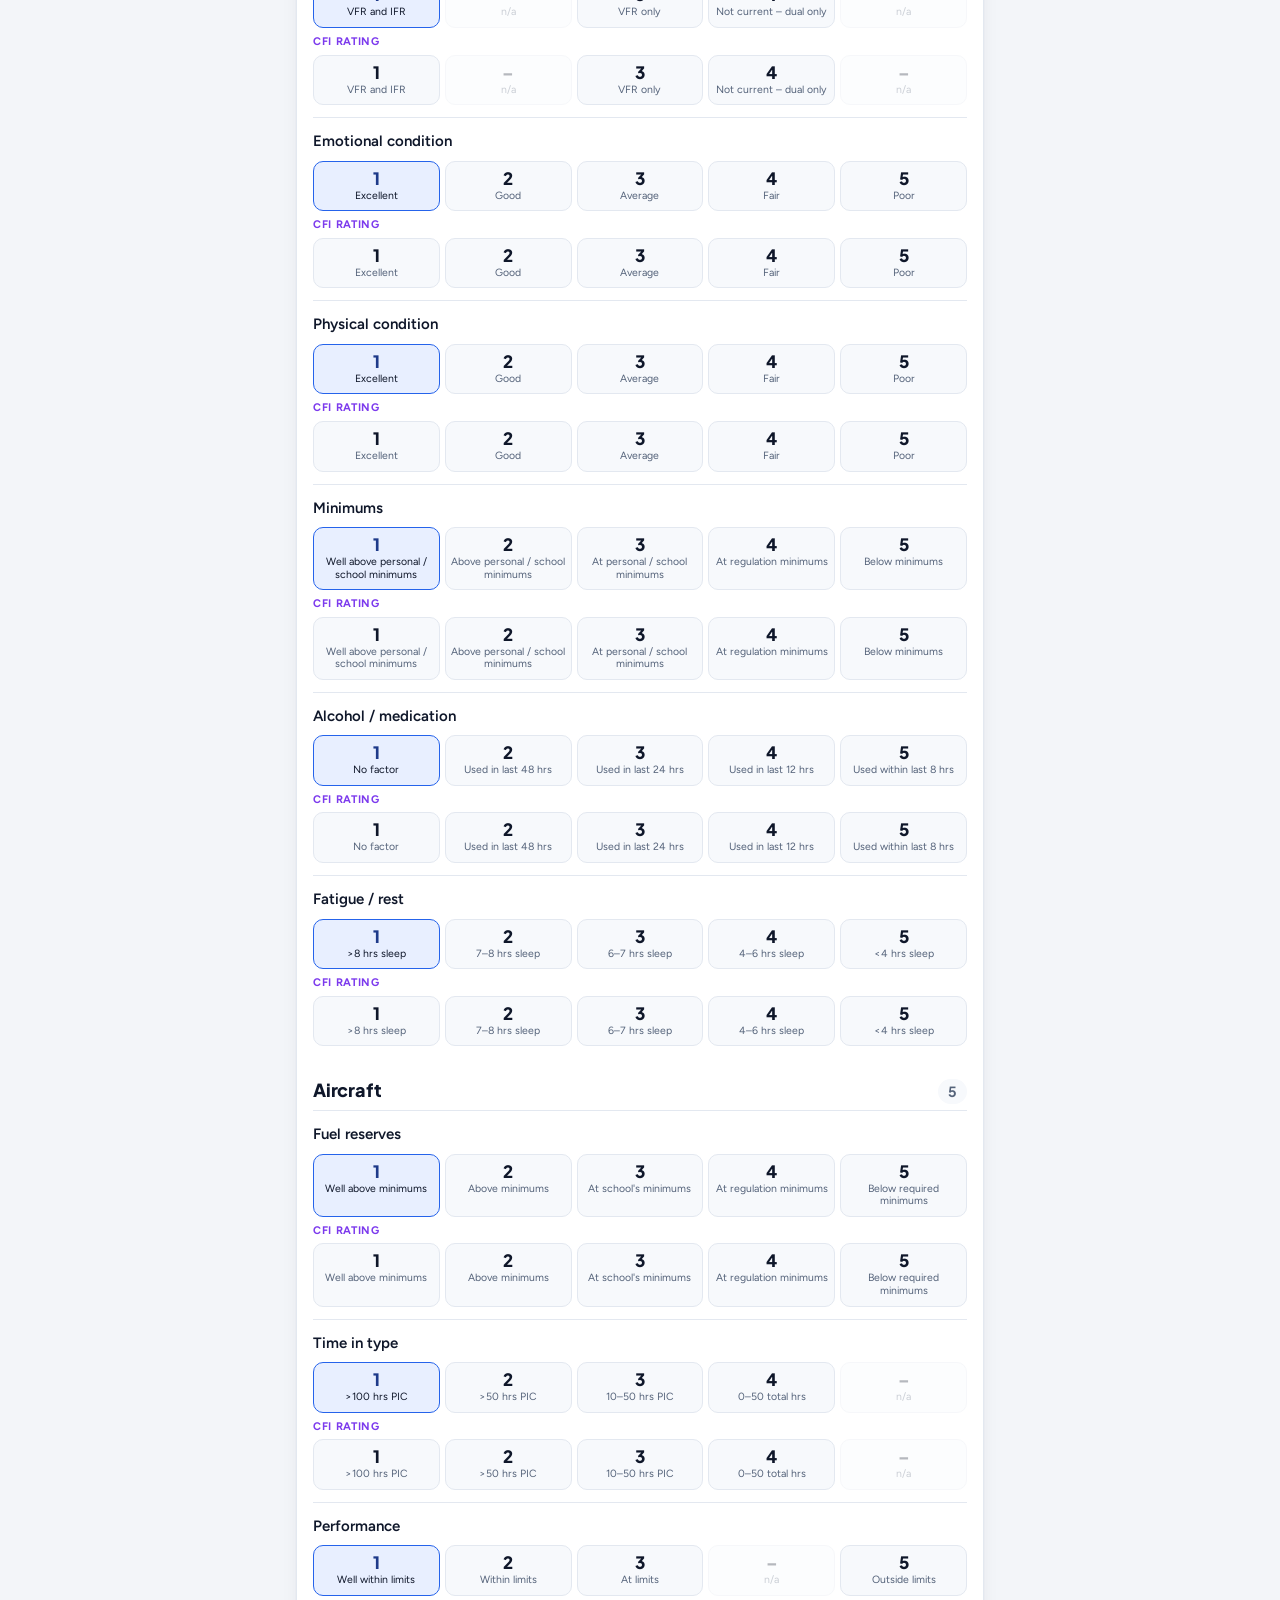
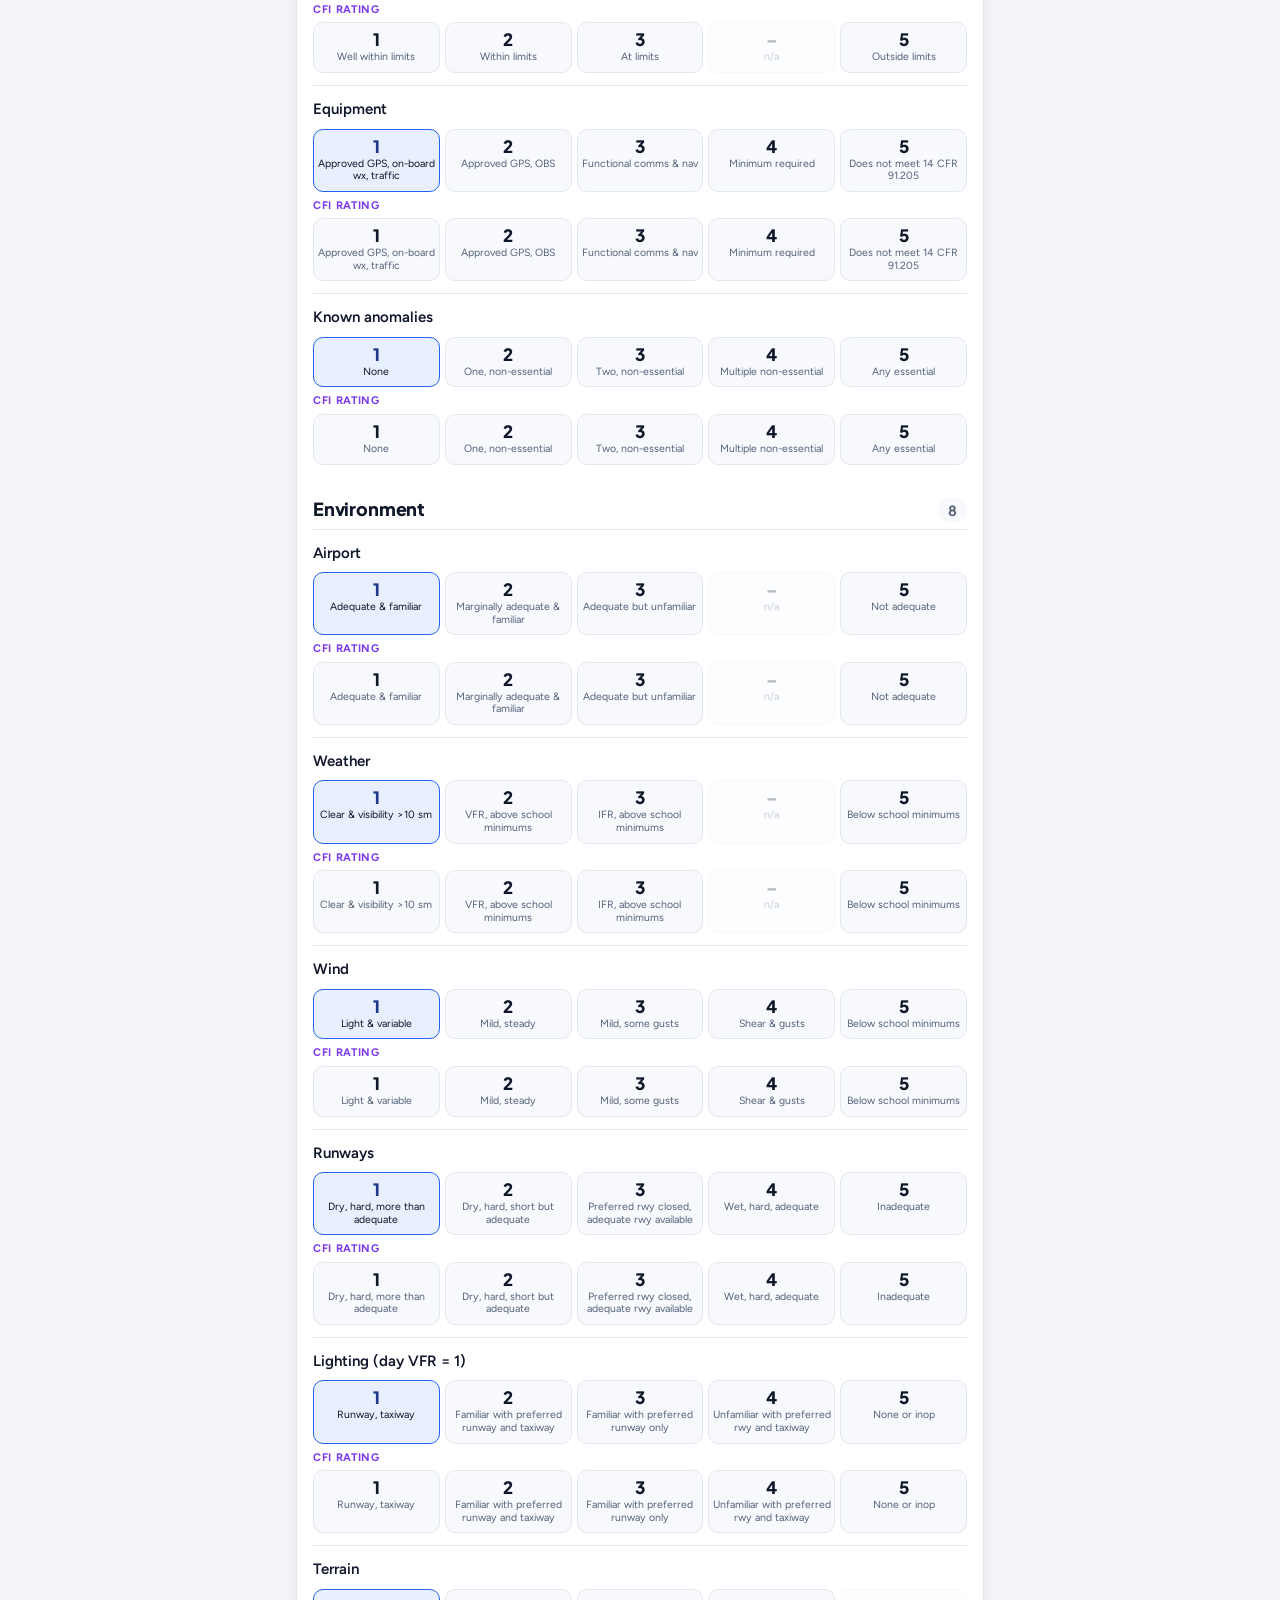
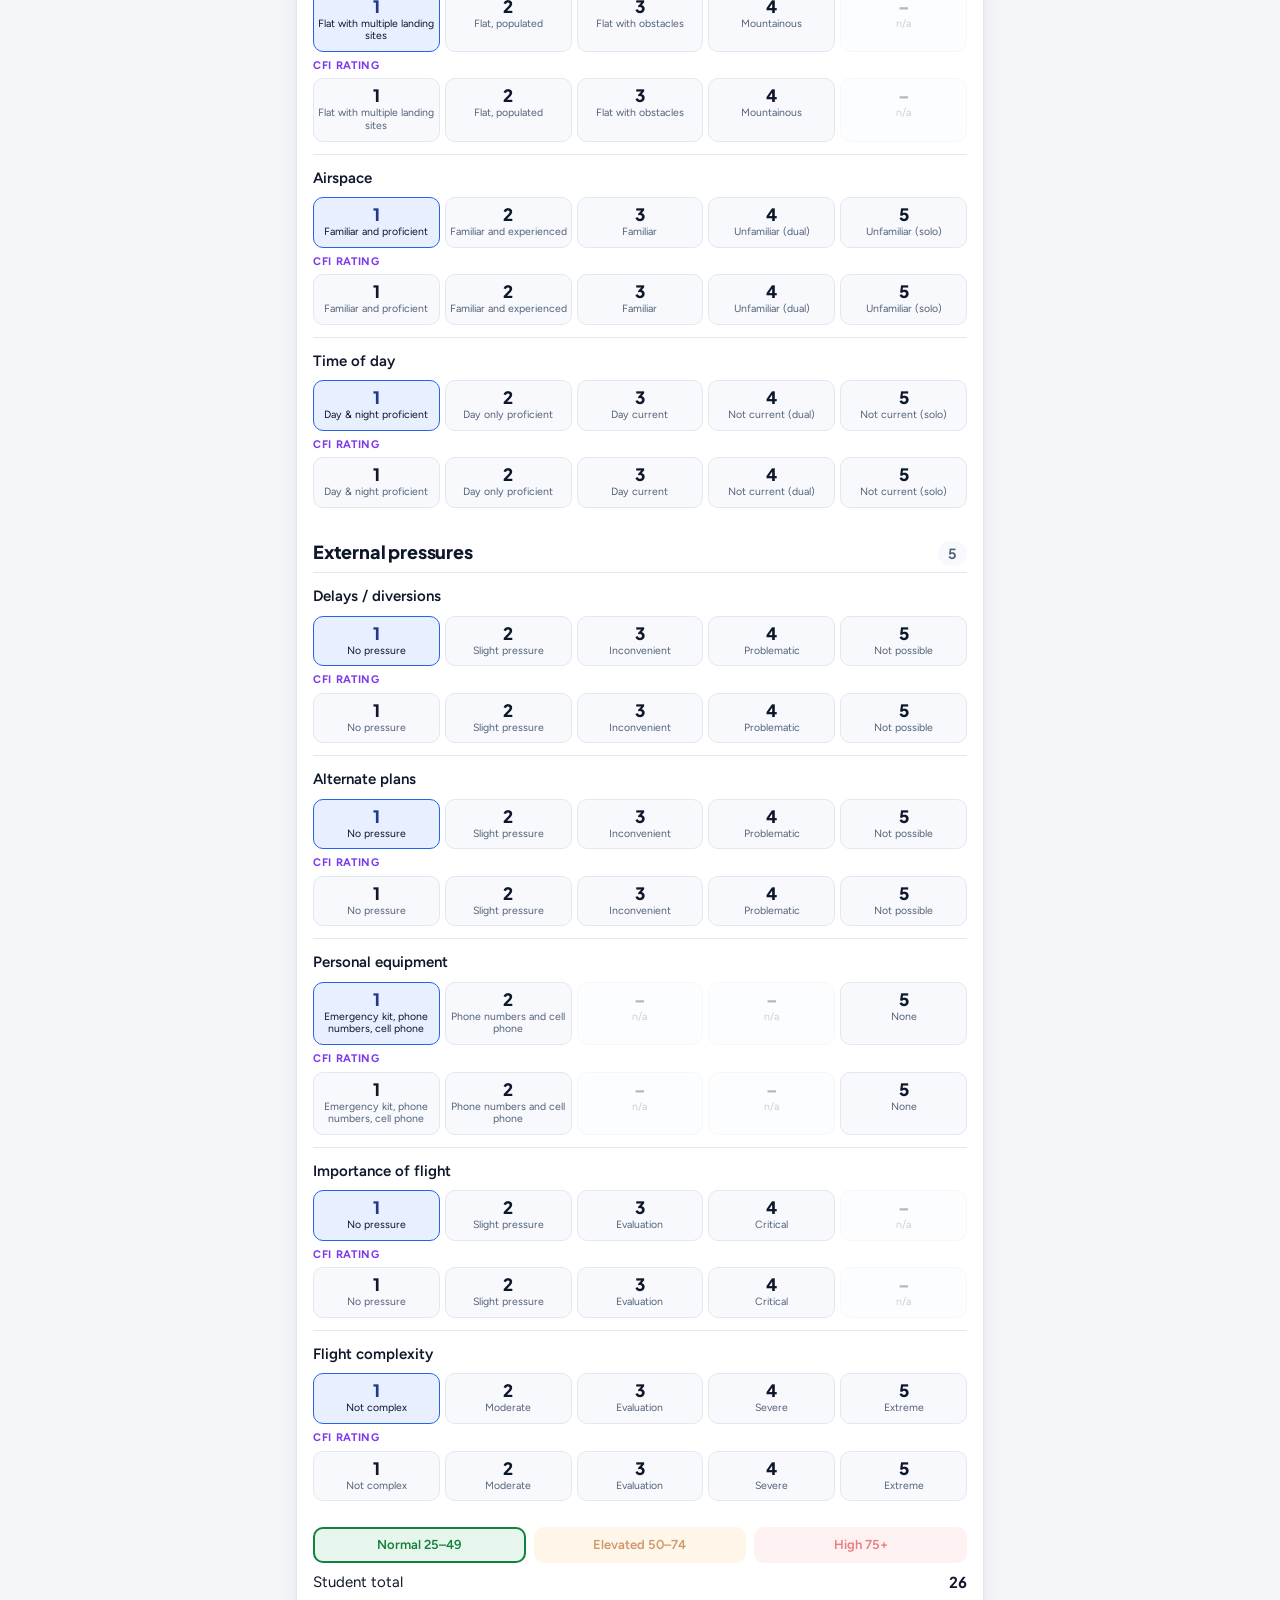
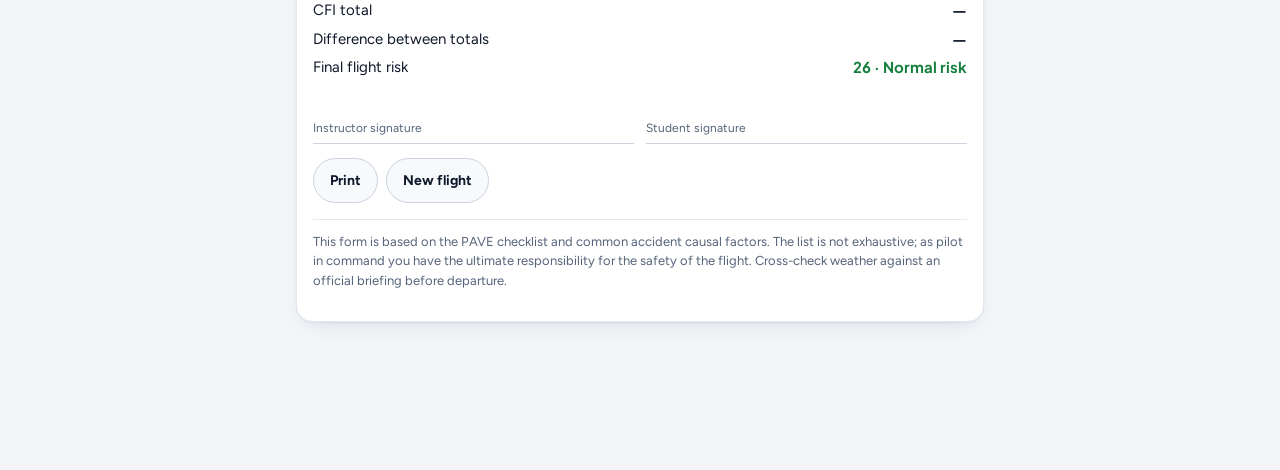
==== commit 4cf32309: "Update site pages from artifact Replace index.html, n929bm/index.html and n9301e/index.html with the" ====
--- a/index.html
+++ b/index.html
@@ -4,145 +4,161 @@
 <meta charset="utf-8">
 <meta name="viewport" content="width=device-width, initial-scale=1, viewport-fit=cover">
 <title>Preflight Risk Assessment</title>
-<meta name="description" content="Jeremy & Kilo Aviation preflight risk assessment (PAVE, 1–5 per item) with METAR reading and links to each airplane's dispatch form.">
+<meta name="description" content="Preflight risk assessment (PAVE, 1–5 per item) with METAR reading and links to each airplane's weight and balance page.">
 <link rel="preconnect" href="https://fonts.googleapis.com">
 <link rel="preconnect" href="https://fonts.gstatic.com" crossorigin>
-<link href="https://fonts.googleapis.com/css2?family=Barlow+Semi+Condensed:wght@500;600;700&family=Barlow:wght@400;500;600&display=swap" rel="stylesheet">
+<link href="https://fonts.googleapis.com/css2?family=Plus+Jakarta+Sans:wght@600;700;800&family=Figtree:wght@400;500;600;700&display=swap" rel="stylesheet">
 <style>
 :root{
-  --paper:#EDF0F2; --paper-2:#FFFFFF; --ink:#16212B; --ink-2:#4A5862; --line:#C9D1D8;
-  --chart:#1F5F8B; --chart-soft:#DCE8F1;
-  --low:#2E7D4F; --low-soft:#DCEFE3; --mod:#B9770E; --mod-soft:#FBEAC7; --high:#B3261E; --high-soft:#F8D9D6;
-  --util:#6B5CA5;
+  --bg:#F3F5F9; --card:#FFFFFF; --card-2:#F7F9FC; --ink:#0F172A; --ink-2:#55637A; --line:#E3E8F0; --line-2:#CBD3DF;
+  --accent:#2563EB; --accent-2:#1D4ED8; --accent-soft:#E8EFFF; --accent-ink:#1E3A8A;
+  --low:#15803D; --low-soft:#E7F6EC; --mod:#B45309; --mod-soft:#FDF1DC; --high:#DC2626; --high-soft:#FDE8E8; --util:#7C3AED; --util-soft:#F1EAFE;
+  --shadow:0 1px 2px rgba(15,23,42,.05),0 8px 24px -12px rgba(15,23,42,.18);
+  --r:16px; --r-s:10px;
+  --display:"Plus Jakarta Sans","Figtree",system-ui,-apple-system,sans-serif; --body:"Figtree","Plus Jakarta Sans",system-ui,-apple-system,"Segoe UI",sans-serif; --mono:ui-monospace,"SF Mono",Menlo,Consolas,monospace;
   box-sizing:border-box; padding-top:env(safe-area-inset-top,0px); padding-bottom:env(safe-area-inset-bottom,0px);
 }
 @media (prefers-color-scheme: dark){ :root:not([data-theme="light"]){
-  color-scheme:dark; --paper:#161C22; --paper-2:#1F262E; --ink:#E6EBEF; --ink-2:#A3AEB8; --line:#36414B;
-  --chart:#6FB1E0; --chart-soft:#243543;
-  --low:#5FC98A; --low-soft:#1E3A2B; --mod:#E8B04E; --mod-soft:#3F3119; --high:#F0766E; --high-soft:#452320; --util:#A99BE0;
+  color-scheme:dark; --bg:#0B1220; --card:#131C2E; --card-2:#182338; --ink:#E6ECF5; --ink-2:#9AA8BF; --line:#243149; --line-2:#334664;
+  --accent:#60A5FA; --accent-2:#3B82F6; --accent-soft:#17264A; --accent-ink:#BFD5FF;
+  --low:#4ADE80; --low-soft:#122B1C; --mod:#FBBF24; --mod-soft:#33240B; --high:#F87171; --high-soft:#3B1515; --util:#C4B5FD; --util-soft:#241B3F;
+  --shadow:0 1px 2px rgba(0,0,0,.4),0 10px 30px -14px rgba(0,0,0,.6);
 }}
 :root[data-theme="dark"]{
-  color-scheme:dark; --paper:#161C22; --paper-2:#1F262E; --ink:#E6EBEF; --ink-2:#A3AEB8; --line:#36414B;
-  --chart:#6FB1E0; --chart-soft:#243543;
-  --low:#5FC98A; --low-soft:#1E3A2B; --mod:#E8B04E; --mod-soft:#3F3119; --high:#F0766E; --high-soft:#452320; --util:#A99BE0;
+  color-scheme:dark; --bg:#0B1220; --card:#131C2E; --card-2:#182338; --ink:#E6ECF5; --ink-2:#9AA8BF; --line:#243149; --line-2:#334664;
+  --accent:#60A5FA; --accent-2:#3B82F6; --accent-soft:#17264A; --accent-ink:#BFD5FF;
+  --low:#4ADE80; --low-soft:#122B1C; --mod:#FBBF24; --mod-soft:#33240B; --high:#F87171; --high-soft:#3B1515; --util:#C4B5FD; --util-soft:#241B3F;
+  --shadow:0 1px 2px rgba(0,0,0,.4),0 10px 30px -14px rgba(0,0,0,.6);
 }
 *{box-sizing:inherit}
-body{margin:0;background:var(--paper);color:var(--ink);font-family:"Barlow",system-ui,-apple-system,"Segoe UI",sans-serif;font-size:16px;line-height:1.45;padding-bottom:120px}
-h1,h2,h3,.cond{font-family:"Barlow Semi Condensed","Barlow",system-ui,sans-serif;margin:0}
-main{max-width:680px;margin:0 auto;padding:16px 16px 24px}
-header{border-bottom:3px solid var(--ink);padding:12px 0 14px;margin-bottom:8px}
-header .kicker{font-size:13px;color:var(--ink-2);text-transform:uppercase;letter-spacing:.06em}
-header h1{font-size:32px;font-weight:700;line-height:1;letter-spacing:-.01em}
-header p{margin:6px 0 0;color:var(--ink-2);font-size:15px;max-width:60ch}
-a{color:var(--chart)}
-section{margin-top:18px;border:1px solid var(--line);border-radius:6px;background:var(--paper-2);padding:12px}
-section h2{font-size:21px;font-weight:600;margin-bottom:4px}
-section h3{font-size:16px;font-weight:600;margin:14px 0 6px;color:var(--ink-2);text-transform:uppercase;letter-spacing:.04em}
-section .help{margin:0 0 10px;font-size:14px;color:var(--ink-2)}
-.grid{display:grid;grid-template-columns:1fr 1fr;gap:10px}
-.grid3{display:grid;grid-template-columns:1fr 1fr 1fr;gap:10px}
+html{-webkit-text-size-adjust:100%}
+body{margin:0;background:var(--bg);color:var(--ink);font-family:var(--body);font-size:16px;line-height:1.5;padding-bottom:124px;-webkit-font-smoothing:antialiased}
+h1,h2,h3,.cond{font-family:var(--display);margin:0;letter-spacing:-.01em}
+main{max-width:720px;margin:0 auto;padding:12px 16px 24px}
+/* top bar */
+header{display:grid;gap:10px;padding:14px 4px 18px}
+header .kicker{display:flex;align-items:center;justify-content:space-between;gap:10px;font-size:13px;font-weight:600;color:var(--ink-2)}
+header .brand{display:inline-flex;align-items:center;gap:8px;color:var(--ink);text-decoration:none;font-family:var(--display);font-weight:800;font-size:15px;letter-spacing:.02em}
+header .brand i{width:26px;height:26px;border-radius:8px;background:linear-gradient(135deg,var(--accent),var(--util));display:inline-block;flex:none}
+header .tag{font-size:12px;font-weight:600;padding:4px 10px;border-radius:999px;background:var(--accent-soft);color:var(--accent-ink);white-space:nowrap}
+header h1{font-size:34px;font-weight:800;line-height:1.05;text-wrap:balance}
+header p{margin:0;color:var(--ink-2);font-size:15px;max-width:60ch}
+.navlinks{display:flex;flex-wrap:wrap;gap:8px;margin-top:2px}
+.navlinks a{display:inline-flex;align-items:center;gap:8px;padding:10px 14px;border-radius:999px;background:var(--card);border:1px solid var(--line);color:var(--ink);text-decoration:none;font-weight:600;font-size:14px;box-shadow:var(--shadow)}
+.navlinks a b{font-family:var(--display);font-weight:800}
+.navlinks a span{color:var(--ink-2);font-weight:500}
+.navlinks a::after{content:"→";color:var(--accent);font-weight:700}
+a{color:var(--accent)}
+/* cards */
+section{margin-top:14px;border:1px solid var(--line);border-radius:var(--r);background:var(--card);padding:18px 16px;box-shadow:var(--shadow)}
+section h2{font-size:20px;font-weight:800;margin-bottom:4px}
+section h3{font-size:12px;font-weight:700;margin:16px 0 8px;color:var(--ink-2);text-transform:uppercase;letter-spacing:.08em}
+section .help{margin:0 0 12px;font-size:14px;color:var(--ink-2)}
+.grid{display:grid;grid-template-columns:1fr 1fr;gap:12px}
+.grid3{display:grid;grid-template-columns:1fr 1fr 1fr;gap:12px}
 .wide{grid-column:1/-1}
 label.f{display:block;min-width:0}
-label.f span{display:block;font-size:13px;color:var(--ink-2);margin-bottom:4px}
-label.f small{display:block;font-size:12px;color:var(--ink-2);margin-top:3px}
-input[type=number],input[type=text],input[type=date],input[type=time],select,textarea{width:100%;font:inherit;font-size:17px;padding:9px 10px;border:1px solid var(--line);border-radius:4px;background:var(--paper);color:var(--ink)}
+label.f span{display:block;font-size:12.5px;font-weight:600;color:var(--ink-2);margin-bottom:6px}
+label.f small{display:block;font-size:12px;color:var(--ink-2);margin-top:5px}
+input[type=number],input[type=text],input[type=date],input[type=time],select,textarea{width:100%;font:inherit;font-size:16px;padding:11px 12px;border:1px solid var(--line-2);border-radius:var(--r-s);background:var(--card-2);color:var(--ink);transition:border-color .15s,box-shadow .15s}
+input:focus,textarea:focus,select:focus{outline:none;border-color:var(--accent);box-shadow:0 0 0 3px var(--accent-soft)}
 input.up{text-transform:uppercase}
-textarea{font-family:ui-monospace,Menlo,Consolas,monospace;font-size:13px;line-height:1.4;resize:vertical;text-transform:uppercase}
-input[type=range]{width:100%;accent-color:var(--chart);margin:6px 0 2px}
-.chk{display:flex;align-items:center;gap:10px;padding:9px 11px;background:var(--paper);border:1px solid var(--line);border-radius:4px;font-size:15px}
-.chk input{width:18px;height:18px;accent-color:var(--chart);margin:0;flex:none}
-.seg{display:flex;gap:6px;flex-wrap:wrap}
-.seg label{flex:1;display:flex;align-items:center;justify-content:center;gap:6px;padding:9px 8px;border:1px solid var(--line);border-radius:4px;background:var(--paper);font-size:15px;cursor:pointer;min-width:90px}
-.seg label:has(input:checked){border-color:var(--chart);background:var(--chart-soft);font-weight:600}
-.seg input{width:16px;height:16px;accent-color:var(--chart);margin:0}
-.warn{color:var(--high);font-size:13px;margin-top:4px}
+textarea{font-family:var(--mono);font-size:13px;line-height:1.45;resize:vertical;text-transform:uppercase}
+input[type=range]{width:100%;accent-color:var(--accent);margin:8px 0 2px;height:28px}
+.chk{display:flex;align-items:center;gap:10px;padding:11px 12px;background:var(--card-2);border:1px solid var(--line-2);border-radius:var(--r-s);font-size:15px}
+.chk input{width:20px;height:20px;accent-color:var(--accent);margin:0;flex:none}
+.seg{display:flex;gap:6px;flex-wrap:wrap;padding:4px;background:var(--card-2);border:1px solid var(--line);border-radius:999px}
+.seg label{flex:1;display:flex;align-items:center;justify-content:center;gap:6px;padding:9px 10px;border-radius:999px;font-size:14px;font-weight:600;color:var(--ink-2);cursor:pointer;min-width:0;text-align:center;transition:background .15s,color .15s}
+.seg label:has(input:checked){background:var(--card);color:var(--ink);box-shadow:var(--shadow)}
+.seg input{position:absolute;opacity:0;width:0;height:0}
+.seg label:has(input[type=checkbox]:checked){background:var(--accent-soft);color:var(--accent-ink)}
+.warn{color:var(--high);font-size:13px;margin-top:6px;font-weight:500}
 .ok{color:var(--low)}
-table{width:100%;border-collapse:collapse;font-size:14px;margin-top:6px}
-th,td{padding:6px 4px;border-bottom:1px solid var(--line);text-align:right;white-space:nowrap}
+table{width:100%;border-collapse:collapse;font-size:14px;margin-top:8px;font-variant-numeric:tabular-nums}
+th,td{padding:8px 6px;border-bottom:1px solid var(--line);text-align:right;white-space:nowrap}
 th:first-child,td:first-child{text-align:left;white-space:normal}
-th{font-weight:600;color:var(--ink-2);font-size:12px;text-transform:uppercase;letter-spacing:.04em}
-tr.sub td{font-weight:600;background:var(--paper)}
-tr.tot td{font-weight:700;border-top:2px solid var(--ink);border-bottom:0}
-.num{font-family:"Barlow Semi Condensed",sans-serif;font-weight:600}
-.pills{display:grid;grid-template-columns:repeat(3,1fr);gap:8px;margin-top:10px}
-.pill{border:1px solid var(--line);border-radius:6px;padding:8px 10px;background:var(--paper);min-width:0}
-.pill .t{font-size:12px;color:var(--ink-2);text-transform:uppercase;letter-spacing:.04em}
-.pill .w{font-family:"Barlow Semi Condensed",sans-serif;font-weight:700;font-size:22px;line-height:1.1}
-.pill .c{font-size:13px;color:var(--ink-2)}
-.pill.good{border-color:var(--low);background:var(--low-soft)} .pill.good .w{color:var(--low)}
-.pill.bad{border-color:var(--high);background:var(--high-soft)} .pill.bad .w{color:var(--high)}
-.pill.warn2{border-color:var(--mod);background:var(--mod-soft)} .pill.warn2 .w{color:var(--mod)}
-.env{margin-top:10px}
+th{font-weight:700;color:var(--ink-2);font-size:11px;text-transform:uppercase;letter-spacing:.06em}
+tr.sub td{font-weight:700;background:var(--card-2)}
+tr.tot td{font-weight:800;border-top:2px solid var(--ink);border-bottom:0}
+.num{font-family:var(--display);font-weight:700;font-variant-numeric:tabular-nums}
+.pills{display:grid;grid-template-columns:repeat(3,1fr);gap:10px;margin-top:12px}
+.pill{border:1px solid var(--line);border-radius:14px;padding:12px;background:var(--card-2);min-width:0}
+.pill .t{font-size:11px;font-weight:700;color:var(--ink-2);text-transform:uppercase;letter-spacing:.06em}
+.pill .w{font-family:var(--display);font-weight:800;font-size:24px;line-height:1.15;font-variant-numeric:tabular-nums;margin-top:2px}
+.pill .c{font-size:12.5px;color:var(--ink-2);margin-top:2px}
+.pill.good{border-color:transparent;background:var(--low-soft)} .pill.good .w{color:var(--low)}
+.pill.bad{border-color:transparent;background:var(--high-soft)} .pill.bad .w{color:var(--high)}
+.pill.warn2{border-color:transparent;background:var(--mod-soft)} .pill.warn2 .w{color:var(--mod)}
+.env{margin-top:14px;border-radius:12px;overflow:hidden;background:var(--card-2);padding:6px}
 .env svg{width:100%;height:auto;display:block}
-.legend{display:flex;flex-wrap:wrap;gap:12px;font-size:13px;color:var(--ink-2);margin-top:6px}
-.legend span{display:inline-flex;align-items:center;gap:5px}
-.legend i{display:inline-block;width:12px;height:12px;border-radius:2px}
-.kv{display:grid;grid-template-columns:1fr auto;gap:4px 12px;font-size:15px;margin-top:6px}
-.kv div:nth-child(even){font-family:"Barlow Semi Condensed",sans-serif;font-weight:600;text-align:right}
-.kv .muted{color:var(--ink-2);font-size:13px;grid-column:1/-1;margin-top:-2px}
+.legend{display:flex;flex-wrap:wrap;gap:12px;font-size:13px;color:var(--ink-2);margin-top:8px}
+.legend span{display:inline-flex;align-items:center;gap:6px}
+.legend i{display:inline-block;width:12px;height:12px;border-radius:3px}
+.kv{display:grid;grid-template-columns:1fr auto;gap:6px 14px;font-size:15px;margin-top:8px}
+.kv div:nth-child(even){font-family:var(--display);font-weight:700;text-align:right;font-variant-numeric:tabular-nums}
+.kv .muted{color:var(--ink-2);font-size:13px;grid-column:1/-1;margin-top:-2px;font-family:var(--body);font-weight:400;text-align:left}
 /* PAVE matrix */
-.pave .cat{margin-top:16px}
-.pave .cat h3{display:flex;justify-content:space-between;align-items:baseline;margin:0 0 6px;color:var(--ink);text-transform:none;letter-spacing:0;font-size:18px}
-.pave .cat h3 b{font-family:"Barlow Semi Condensed",sans-serif;font-size:15px;color:var(--ink-2)}
-.item{border-top:1px solid var(--line);padding:9px 0 10px}
-.item .q{font-weight:600;font-size:15px;margin-bottom:6px;display:flex;justify-content:space-between;gap:8px}
-.item .q small{font-weight:500;color:var(--ink-2);white-space:nowrap}
-.lv{display:grid;grid-template-columns:repeat(5,1fr);gap:4px}
-.lv label{display:flex;flex-direction:column;align-items:center;gap:3px;padding:6px 3px;border:1px solid var(--line);border-radius:4px;background:var(--paper);cursor:pointer;text-align:center;min-width:0}
-.lv label b{font-family:"Barlow Semi Condensed",sans-serif;font-size:17px;line-height:1}
-.lv label span{font-size:11px;line-height:1.2;color:var(--ink-2)}
+.pave .cat{margin-top:18px}
+.pave .cat h3{display:flex;justify-content:space-between;align-items:baseline;margin:0 0 6px;color:var(--ink);text-transform:none;letter-spacing:-.01em;font-size:18px;font-weight:800}
+.pave .cat h3 b{font-family:var(--display);font-size:14px;color:var(--ink-2);font-weight:700;padding:2px 10px;border-radius:999px;background:var(--card-2)}
+.item{border-top:1px solid var(--line);padding:12px 0 12px}
+.item .q{font-weight:600;font-size:15px;margin-bottom:8px;display:flex;justify-content:space-between;gap:8px}
+.item .q small{font-weight:700;color:var(--high);white-space:nowrap;font-size:11px;letter-spacing:.06em;text-transform:uppercase}
+.lv{display:grid;grid-template-columns:repeat(5,1fr);gap:5px}
+.lv label{display:flex;flex-direction:column;align-items:center;gap:3px;padding:8px 3px;border:1px solid var(--line);border-radius:10px;background:var(--card-2);cursor:pointer;text-align:center;min-width:0;transition:background .15s,border-color .15s}
+.lv label b{font-family:var(--display);font-size:17px;line-height:1;font-weight:800}
+.lv label span{font-size:10.5px;line-height:1.2;color:var(--ink-2)}
 .lv label input{position:absolute;opacity:0;width:0;height:0}
-.lv label.na{opacity:.35;cursor:default}
-.lv label:has(input:checked){border-color:var(--chart);background:var(--chart-soft)}
+.lv label.na{opacity:.3;cursor:default}
+.lv label:has(input:checked){border-color:var(--accent);background:var(--accent-soft)}
+.lv label:has(input:checked) b{color:var(--accent-ink)}
 .lv label:has(input:checked) span{color:var(--ink)}
-.lv label.l5:has(input:checked){border-color:var(--high);background:var(--high-soft)}
-.lv label.l4:has(input:checked){border-color:var(--mod);background:var(--mod-soft)}
-.lv.cfi label:has(input:checked){border-color:var(--util);background:transparent;box-shadow:inset 0 0 0 1px var(--util)}
-.who{display:flex;gap:6px;margin-top:4px}
-.who label{font-size:12px;color:var(--ink-2);display:flex;align-items:center;gap:4px}
-.cfirow{margin-top:5px;display:none}
+.lv label.l5:has(input:checked){border-color:var(--high);background:var(--high-soft)} .lv label.l5:has(input:checked) b{color:var(--high)}
+.lv label.l4:has(input:checked){border-color:var(--mod);background:var(--mod-soft)} .lv label.l4:has(input:checked) b{color:var(--mod)}
+.lv.cfi label:has(input:checked){border-color:var(--util);background:var(--util-soft)} .lv.cfi label:has(input:checked) b{color:var(--util)}
+.cfirow{margin-top:6px;display:none}
 .dual .cfirow{display:block}
-.cfirow .tag{font-size:11px;color:var(--util);text-transform:uppercase;letter-spacing:.04em;margin-bottom:3px}
-.bands{display:grid;grid-template-columns:1fr 1fr 1fr;gap:6px;margin-top:10px;font-size:13px}
-.bands div{padding:6px 8px;border-radius:4px;border:1px solid var(--line);text-align:center}
+.cfirow .tag{font-size:11px;font-weight:700;color:var(--util);text-transform:uppercase;letter-spacing:.06em;margin-bottom:4px}
+.bands{display:grid;grid-template-columns:1fr 1fr 1fr;gap:8px;margin-top:14px;font-size:13px;font-weight:600}
+.bands div{padding:8px 10px;border-radius:10px;text-align:center;opacity:.6}
 .bands .b1{background:var(--low-soft);color:var(--low)} .bands .b2{background:var(--mod-soft);color:var(--mod)} .bands .b3{background:var(--high-soft);color:var(--high)}
-.bands div.on{outline:2px solid currentColor}
+.bands div.on{opacity:1;outline:2px solid currentColor;outline-offset:-2px}
 /* bottom bar */
-.bar{position:fixed;left:0;right:0;bottom:0;z-index:20;background:var(--paper-2);border-top:1px solid var(--line);padding:10px 16px calc(10px + env(safe-area-inset-bottom,0px))}
-.bar-in{max-width:680px;margin:0 auto;display:flex;align-items:center;gap:12px}
-.gauge{font-family:"Barlow Semi Condensed",sans-serif;font-weight:700;font-size:32px;line-height:1;color:var(--low);white-space:nowrap}
-.gauge small{font-size:13px;color:var(--ink-2);font-weight:500}
+.bar{position:fixed;left:0;right:0;bottom:0;z-index:20;padding:0 12px calc(12px + env(safe-area-inset-bottom,0px))}
+.bar-in{max-width:720px;margin:0 auto;display:flex;align-items:center;gap:12px;background:var(--card);border:1px solid var(--line);border-radius:18px;padding:10px 12px 10px 16px;box-shadow:0 10px 30px -10px rgba(15,23,42,.35)}
+.gauge{font-family:var(--display);font-weight:800;font-size:30px;line-height:1;color:var(--low);white-space:nowrap;font-variant-numeric:tabular-nums}
+.gauge small{font-size:12px;color:var(--ink-2);font-weight:600}
 .level{flex:1;min-width:0}
-.level .name{font-family:"Barlow Semi Condensed",sans-serif;font-weight:600;font-size:19px;line-height:1.1;color:var(--low)}
-.level .why{font-size:12px;color:var(--ink-2);line-height:1.25}
+.level .name{font-family:var(--display);font-weight:800;font-size:17px;line-height:1.15;color:var(--low)}
+.level .why{font-size:12px;color:var(--ink-2);line-height:1.3}
 .bar.mod .gauge,.bar.mod .name{color:var(--mod)} .bar.bad .gauge,.bar.bad .name{color:var(--high)}
-.btn{font:inherit;font-weight:600;font-size:15px;padding:10px 14px;border-radius:4px;border:0;background:var(--ink);color:var(--paper);cursor:pointer;text-decoration:none;white-space:nowrap}
-.btn.ghost{background:transparent;color:var(--ink);border:1px solid var(--line)}
-.actions{display:flex;gap:8px;flex-wrap:wrap;margin-top:12px}
-details{margin-top:14px;font-size:14px;color:var(--ink-2)}
-details summary{cursor:pointer;font-weight:600;color:var(--ink)}
-.note{font-size:13px;color:var(--ink-2);margin-top:14px;border-top:1px solid var(--line);padding-top:10px}
-.sig{display:grid;grid-template-columns:1fr 1fr;gap:10px;margin-top:10px}
-.sig div{border-bottom:1px solid var(--ink);padding:22px 0 4px;font-size:12px;color:var(--ink-2)}
-.wxout{margin-top:12px;font-size:14px;border-top:1px solid var(--line);padding-top:10px}
-.wxout .lead{font-family:"Barlow Semi Condensed",sans-serif;font-weight:600;font-size:18px}
-.wxout ul{margin:6px 0 0;padding-left:18px} .wxout li{margin:3px 0}
+.btn{font:inherit;font-weight:700;font-size:14px;padding:11px 16px;border-radius:999px;border:0;background:var(--accent);color:#fff;cursor:pointer;text-decoration:none;white-space:nowrap;transition:background .15s}
+.btn:hover{background:var(--accent-2)}
+.btn.ghost{background:var(--card-2);color:var(--ink);border:1px solid var(--line-2)} .btn.ghost:hover{background:var(--accent-soft)}
+.actions{display:flex;gap:8px;flex-wrap:wrap;margin-top:14px}
+details{margin-top:16px;font-size:14px;color:var(--ink-2)}
+details summary{cursor:pointer;font-weight:700;color:var(--ink)}
+.note{font-size:13px;color:var(--ink-2);margin-top:16px;border-top:1px solid var(--line);padding-top:12px}
+.sig{display:grid;grid-template-columns:1fr 1fr;gap:12px;margin-top:14px}
+.sig div{border-bottom:1.5px solid var(--line-2);padding:26px 0 6px;font-size:12px;color:var(--ink-2)}
+.wxout{margin-top:12px;font-size:14px;border-top:1px solid var(--line);padding-top:12px}
+.wxout .lead{font-family:var(--display);font-weight:800;font-size:18px}
+.wxout ul{margin:6px 0 0;padding-left:18px} .wxout li{margin:4px 0}
 .wxout .err{color:var(--high)}
-@media (max-width:460px){ header h1{font-size:28px} .grid3{grid-template-columns:1fr 1fr} .pills{gap:6px} .pill .w{font-size:19px} .lv label span{font-size:10px} }
-@media print{ .bar,.actions,input[type=range],.help,.wxhelp{display:none} body{padding-bottom:0;background:#fff;color:#000} section{break-inside:avoid;border-color:#999} .lv label{border-color:#999} .lv label:has(input:checked){background:#ddd} main{max-width:none} }
-
-.fleet{display:grid;grid-template-columns:1fr 1fr;gap:8px;margin-top:8px}
-.fleet a{display:block;padding:10px 12px;border:1px solid var(--line);border-radius:6px;background:var(--paper);text-decoration:none;color:var(--ink)}
-.fleet a b{display:block;font-family:"Barlow Semi Condensed",sans-serif;font-size:18px}
-.fleet a span{font-size:13px;color:var(--ink-2)}
+:focus-visible{outline:2px solid var(--accent);outline-offset:2px}
+@media (max-width:460px){ header h1{font-size:30px} .grid3{grid-template-columns:1fr 1fr} .pills{gap:6px} .pill .w{font-size:20px} .lv label span{font-size:10px} section{padding:16px 14px} }
+@media (prefers-reduced-motion:reduce){ *{transition:none!important} }
+@media print{ .bar,.actions,input[type=range],.help,.wxhelp,.navlinks{display:none} body{padding-bottom:0;background:#fff;color:#000} section{break-inside:avoid;border-color:#999;box-shadow:none} .lv label{border-color:#999} .lv label:has(input:checked){background:#ddd} main{max-width:none} }
+
 </style>
 </head>
 <body>
 <main>
 <header>
-  <div class="kicker">AlphaFlight · Jeremy &amp; Kilo Aviation · KLAL</div>
+  <div class="kicker"><a class="brand" href="/"><i></i>AlphaFlight</a><span class="tag">PAVE · 1–5 scale</span></div>
   <h1>Preflight Risk Assessment</h1>
-  <p>The school's PAVE matrix: rate each item 1 to 5 in an honest, self-evaluating way, then total the column. 25–49 is normal, 50–74 elevated, 75 and above high. Any 5 is a No-Go. In the elevated or high range solo flight is not authorized; on a dual flight the CFI rates the same items to transfer some of the risk.</p>
+  <p>Rate each item 1 to 5, honestly, then total the column. 25–49 is normal, 50–74 elevated, 75 and above high. Any 5 is a No-Go. In the elevated or high range solo flight is not authorized; on a dual flight the CFI rates the same items to transfer some of the risk.</p>
+  <nav class="navlinks" aria-label="Weight and balance"><a href="/n929bm/"><b>N929BM</b><span>W&amp;B · 172M</span></a><a href="/n9301e/"><b>N9301E</b><span>W&amp;B · 172N</span></a></nav>
 </header>
 
 <section>
@@ -157,17 +173,11 @@
     <label class="f"><span>Destination</span><input type="text" id="dest" class="up" maxlength="4" placeholder="KLAL"></label>
     <div class="wide seg"><label><input type="radio" name="kind" value="training" checked>Training</label><label><input type="radio" name="kind" value="rental">Rental</label><label><input type="radio" name="kind" value="xc">Cross-country</label><label><input type="radio" name="kind" value="ride">Checkride prep</label></div>
   </div>
-  <h3>Airplane — weight &amp; balance and dispatch</h3>
-  <div class="fleet">
-    <a href="https://n929bm.alphaflight.io"><b>N929BM</b><span>Cessna 172M · 786 lb useful · 38 gal</span></a>
-    <a href="https://n9301e.alphaflight.io"><b>N9301E</b><span>Cessna 172N · 820 lb useful · 40 gal</span></a>
-  </div>
-  <p class="help" style="margin-top:8px">Each airplane's page carries the full dispatch form: W&amp;B, speeds, density altitude, crosswind, and this same risk matrix.</p>
 </section>
 
 <section>
   <h2>Weather from your briefing</h2>
-  <p class="help wxhelp">Paste the METAR or TAF for the departure field (text <b>MT KLAL PT</b> to 358782, or copy from ForeFlight). The weather and wind rows below are set from it; adjust them if your briefing says otherwise.</p>
+  <p class="help wxhelp">Paste the METAR or TAF for the departure field. The weather and wind rows below are set from it; adjust them if your briefing says otherwise.</p>
   <textarea id="wxraw" rows="4" placeholder="KLAL 171853Z 09012G18KT 10SM BKN050 28/21 A3002" spellcheck="false"></textarea>
   <div class="grid3" style="margin-top:8px;align-items:end">
     <label class="f"><span>Runway in use</span><input type="text" id="rwy" class="up" maxlength="3" placeholder="09"></label>
@@ -179,6 +189,7 @@
 
 <section class="pave">
   <h2>Risk matrix</h2>
+  <p class="help">Tap a number on each line. Switch to Solo above to hide the CFI rows.</p>
   <div id="pave"></div>
   <div class="bands"><div class="b1" id="b1">Normal 25–49</div><div class="b2" id="b2">Elevated 50–74</div><div class="b3" id="b3">High 75+</div></div>
   <div class="kv" id="paveKv"></div>
@@ -329,7 +340,7 @@
   return {xw:Math.round(Math.abs(Math.sin(r))*s),hw:Math.round(Math.cos(r)*s),vrb:false};
 }
 
-// ---- Jeremy & Kilo Aviation Preflight Risk Assessment matrix (PAVE, 1–5 per item; 5 = No-Go) ----
+// ---- Preflight Risk Assessment matrix (PAVE, 1–5 per item; 5 = No-Go) ----
 const PAVE = [
  {id:'pilot', name:'Pilot', items:[
    {id:'exp',  q:'Total experience', lv:['>500 hrs','200–500 hrs','100–200 hrs','0–100 hrs',null]},
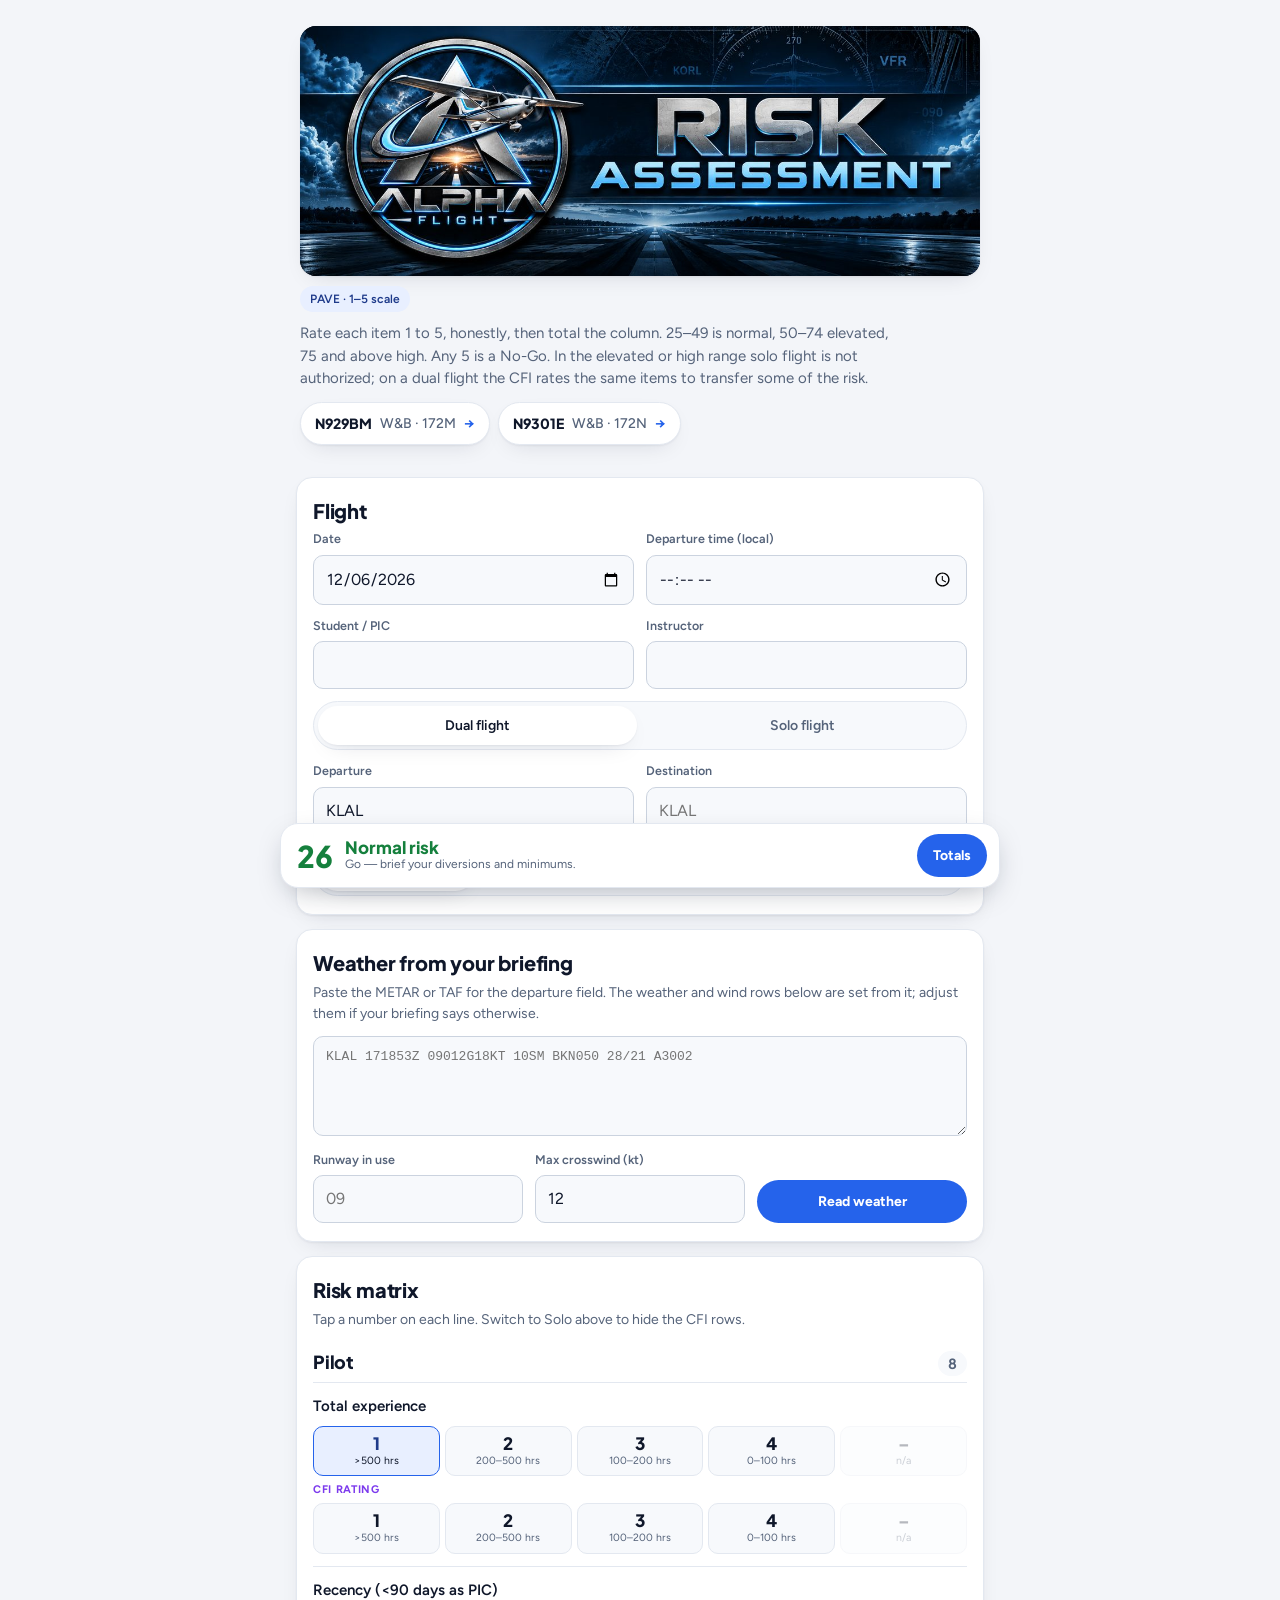
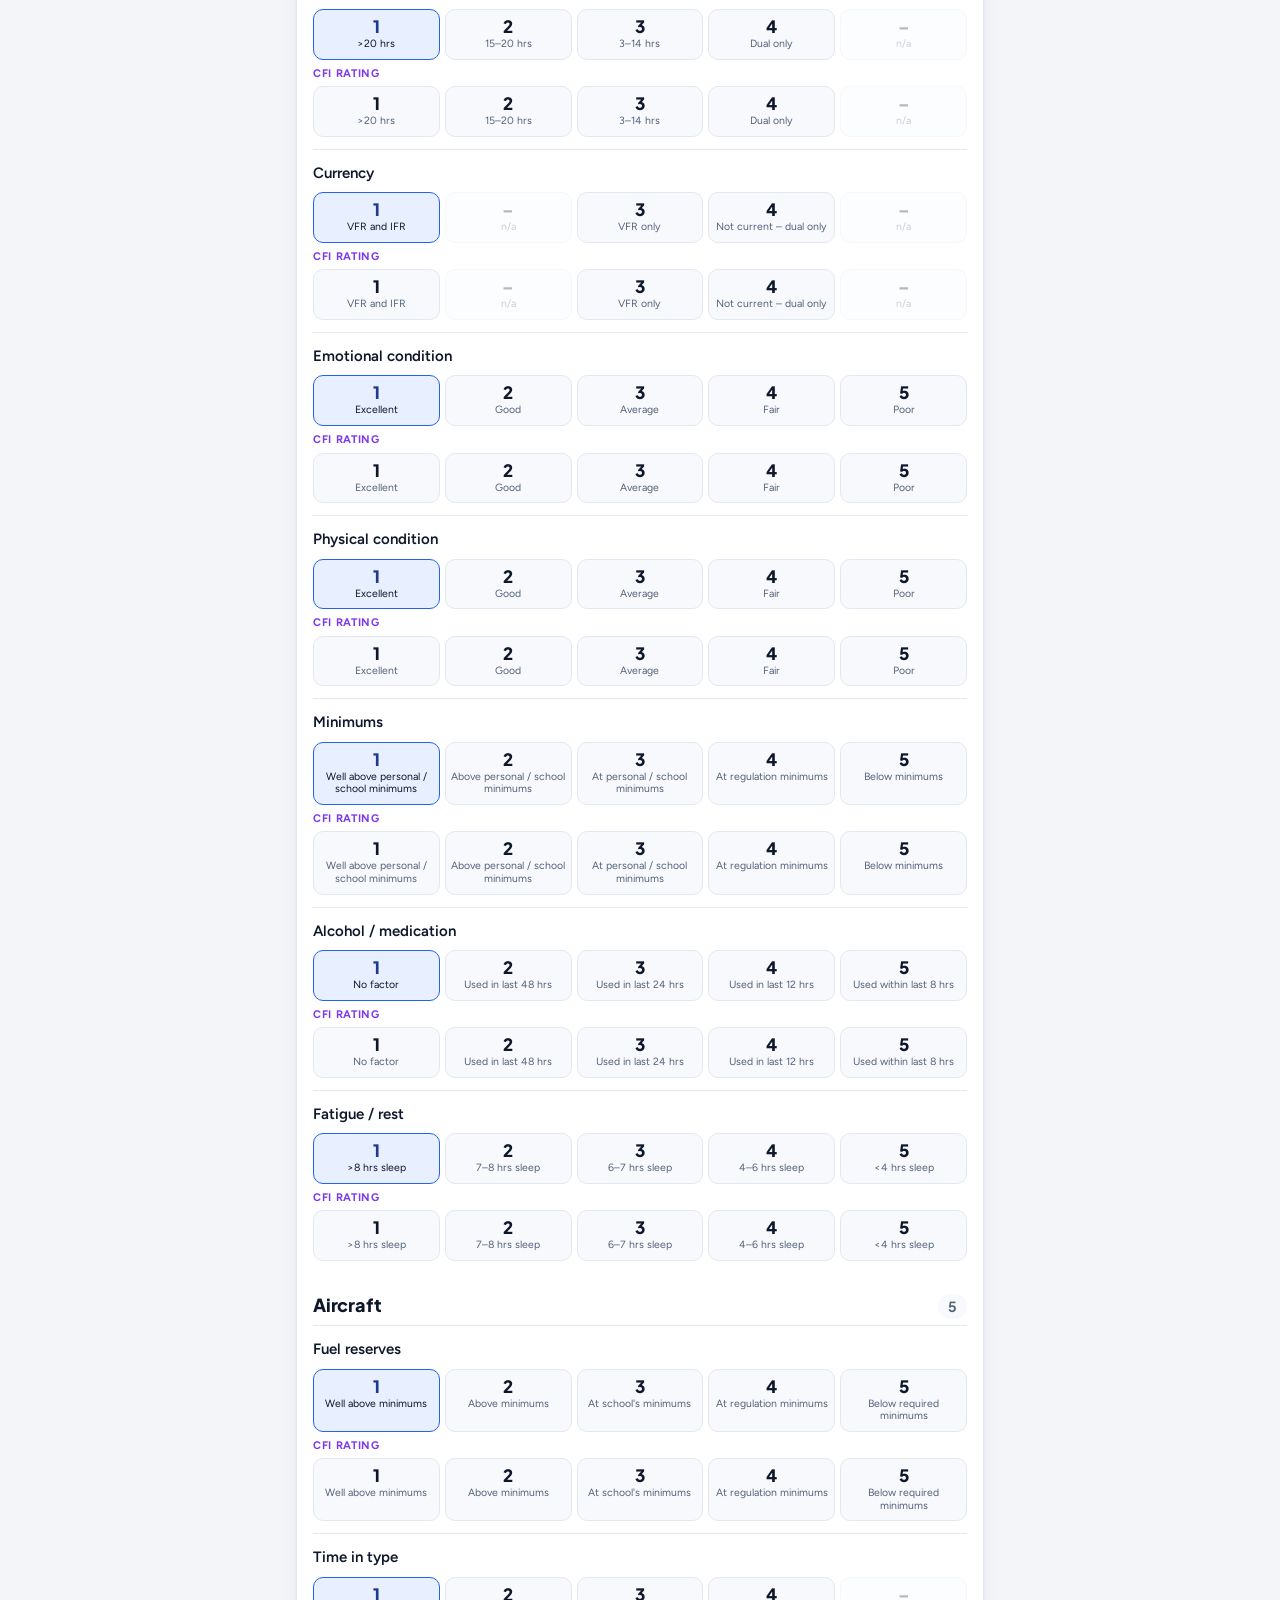
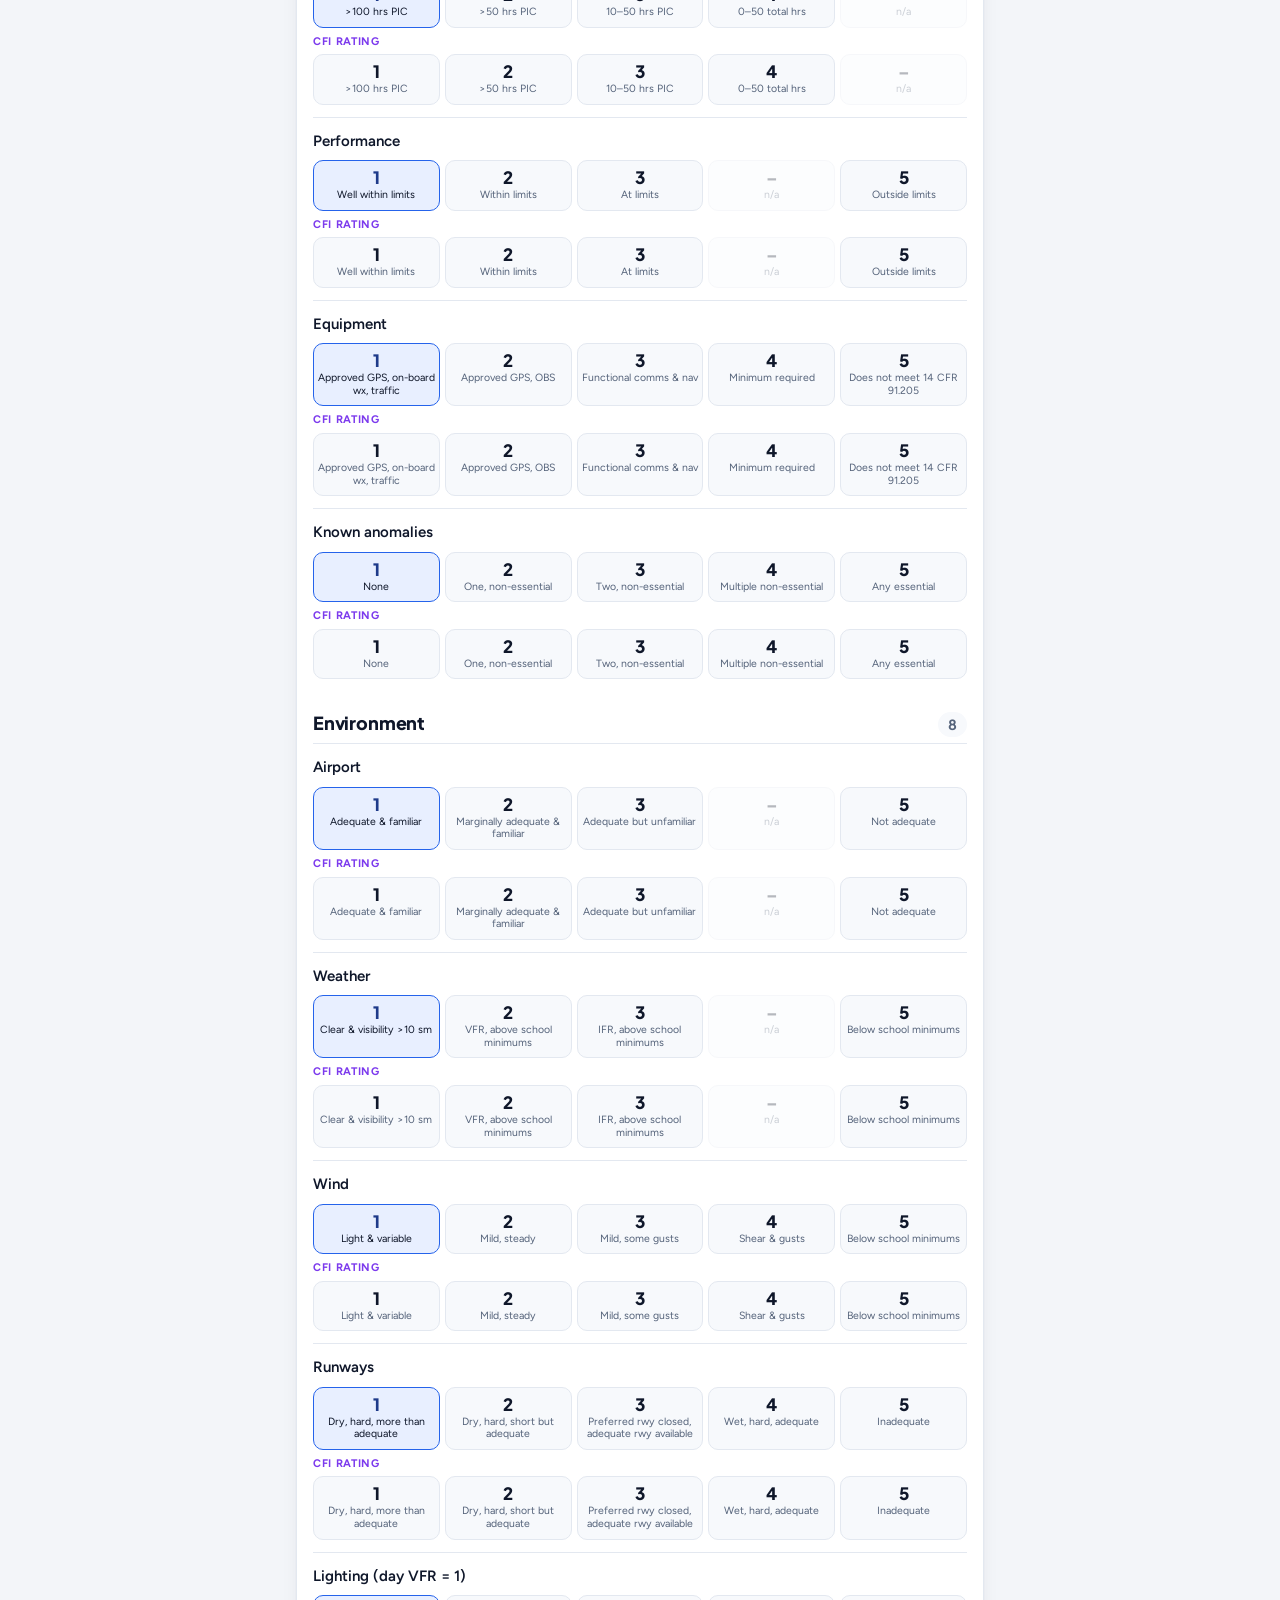
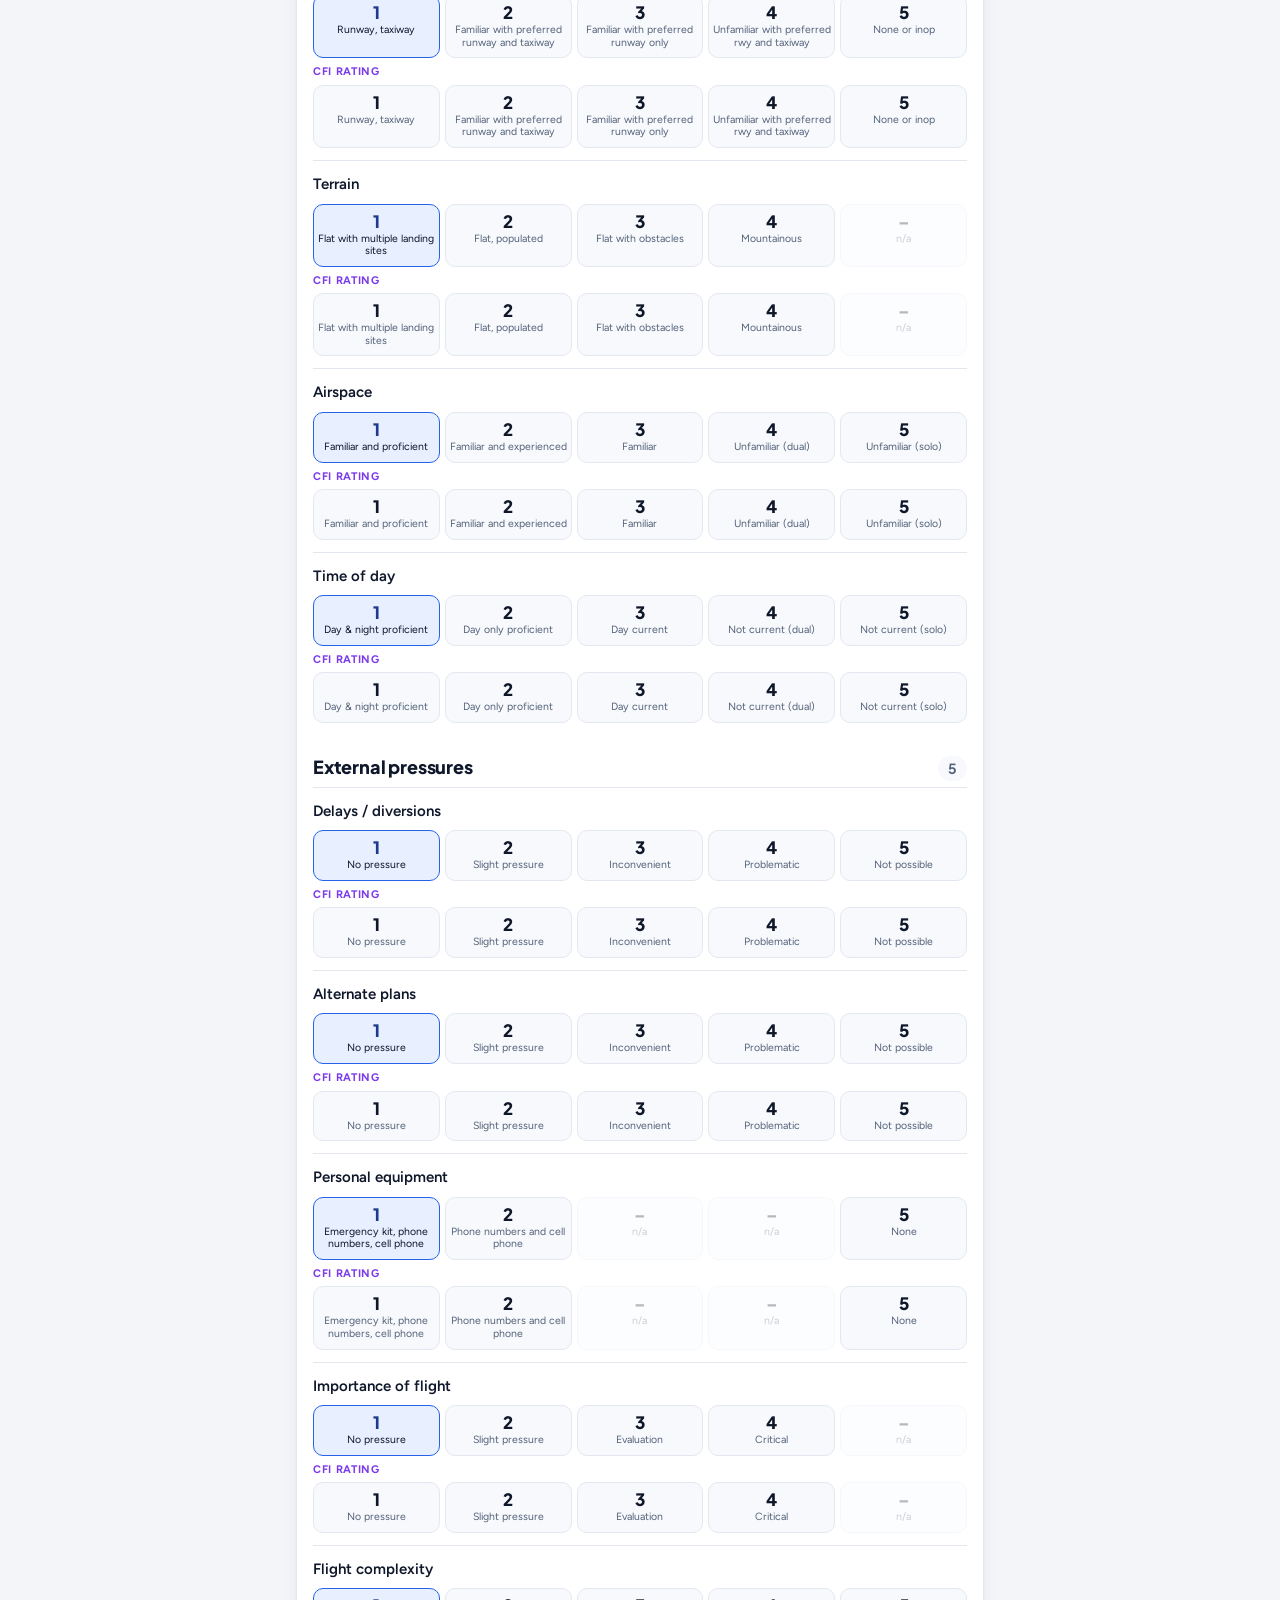
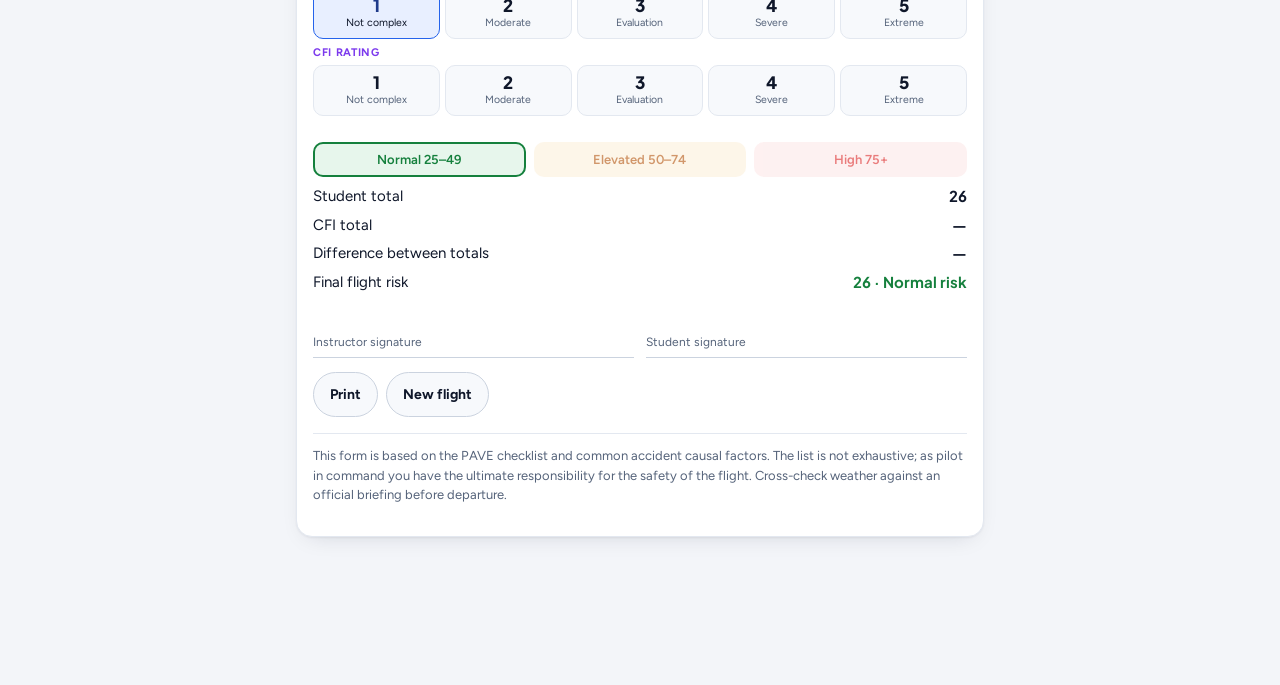
==== commit ee39c972: "Update index.html and add banner assets from artifact Co-Authored-By: Claude Opus 5.5 <noreply@anthr" ====
--- a/index.html
+++ b/index.html
@@ -4,6 +4,7 @@
 <meta charset="utf-8">
 <meta name="viewport" content="width=device-width, initial-scale=1, viewport-fit=cover">
 <title>Preflight Risk Assessment</title>
+<meta property="og:image" content="https://alphaflight.io/assets/banner.jpg">
 <meta name="description" content="Preflight risk assessment (PAVE, 1–5 per item) with METAR reading and links to each airplane's weight and balance page.">
 <link rel="preconnect" href="https://fonts.googleapis.com">
 <link rel="preconnect" href="https://fonts.gstatic.com" crossorigin>
@@ -150,13 +151,17 @@
 @media (prefers-reduced-motion:reduce){ *{transition:none!important} }
 @media print{ .bar,.actions,input[type=range],.help,.wxhelp,.navlinks{display:none} body{padding-bottom:0;background:#fff;color:#000} section{break-inside:avoid;border-color:#999;box-shadow:none} .lv label{border-color:#999} .lv label:has(input:checked){background:#ddd} main{max-width:none} }
 
+.hero{display:block;border-radius:var(--r);overflow:hidden;box-shadow:var(--shadow);background:#0B1220;line-height:0}
+.hero img{width:100%;height:auto;display:block}
+.vh{position:absolute;width:1px;height:1px;overflow:hidden;clip:rect(0 0 0 0);white-space:nowrap}
 </style>
 </head>
 <body>
 <main>
 <header>
-  <div class="kicker"><a class="brand" href="/"><i></i>AlphaFlight</a><span class="tag">PAVE · 1–5 scale</span></div>
-  <h1>Preflight Risk Assessment</h1>
+  <a class="hero" href="/" aria-label="AlphaFlight Risk Assessment"><img src="/assets/banner-1200.jpg" srcset="/assets/banner-1200.jpg 1200w, /assets/banner.jpg 2066w" sizes="(max-width: 760px) 100vw, 720px" width="2066" height="761" alt="AlphaFlight — Risk Assessment" fetchpriority="high"></a>
+  <h1 class="vh">Preflight Risk Assessment</h1>
+  <div class="kicker"><span class="tag">PAVE · 1–5 scale</span></div>
   <p>Rate each item 1 to 5, honestly, then total the column. 25–49 is normal, 50–74 elevated, 75 and above high. Any 5 is a No-Go. In the elevated or high range solo flight is not authorized; on a dual flight the CFI rates the same items to transfer some of the risk.</p>
   <nav class="navlinks" aria-label="Weight and balance"><a href="/n929bm/"><b>N929BM</b><span>W&amp;B · 172M</span></a><a href="/n9301e/"><b>N9301E</b><span>W&amp;B · 172N</span></a></nav>
 </header>
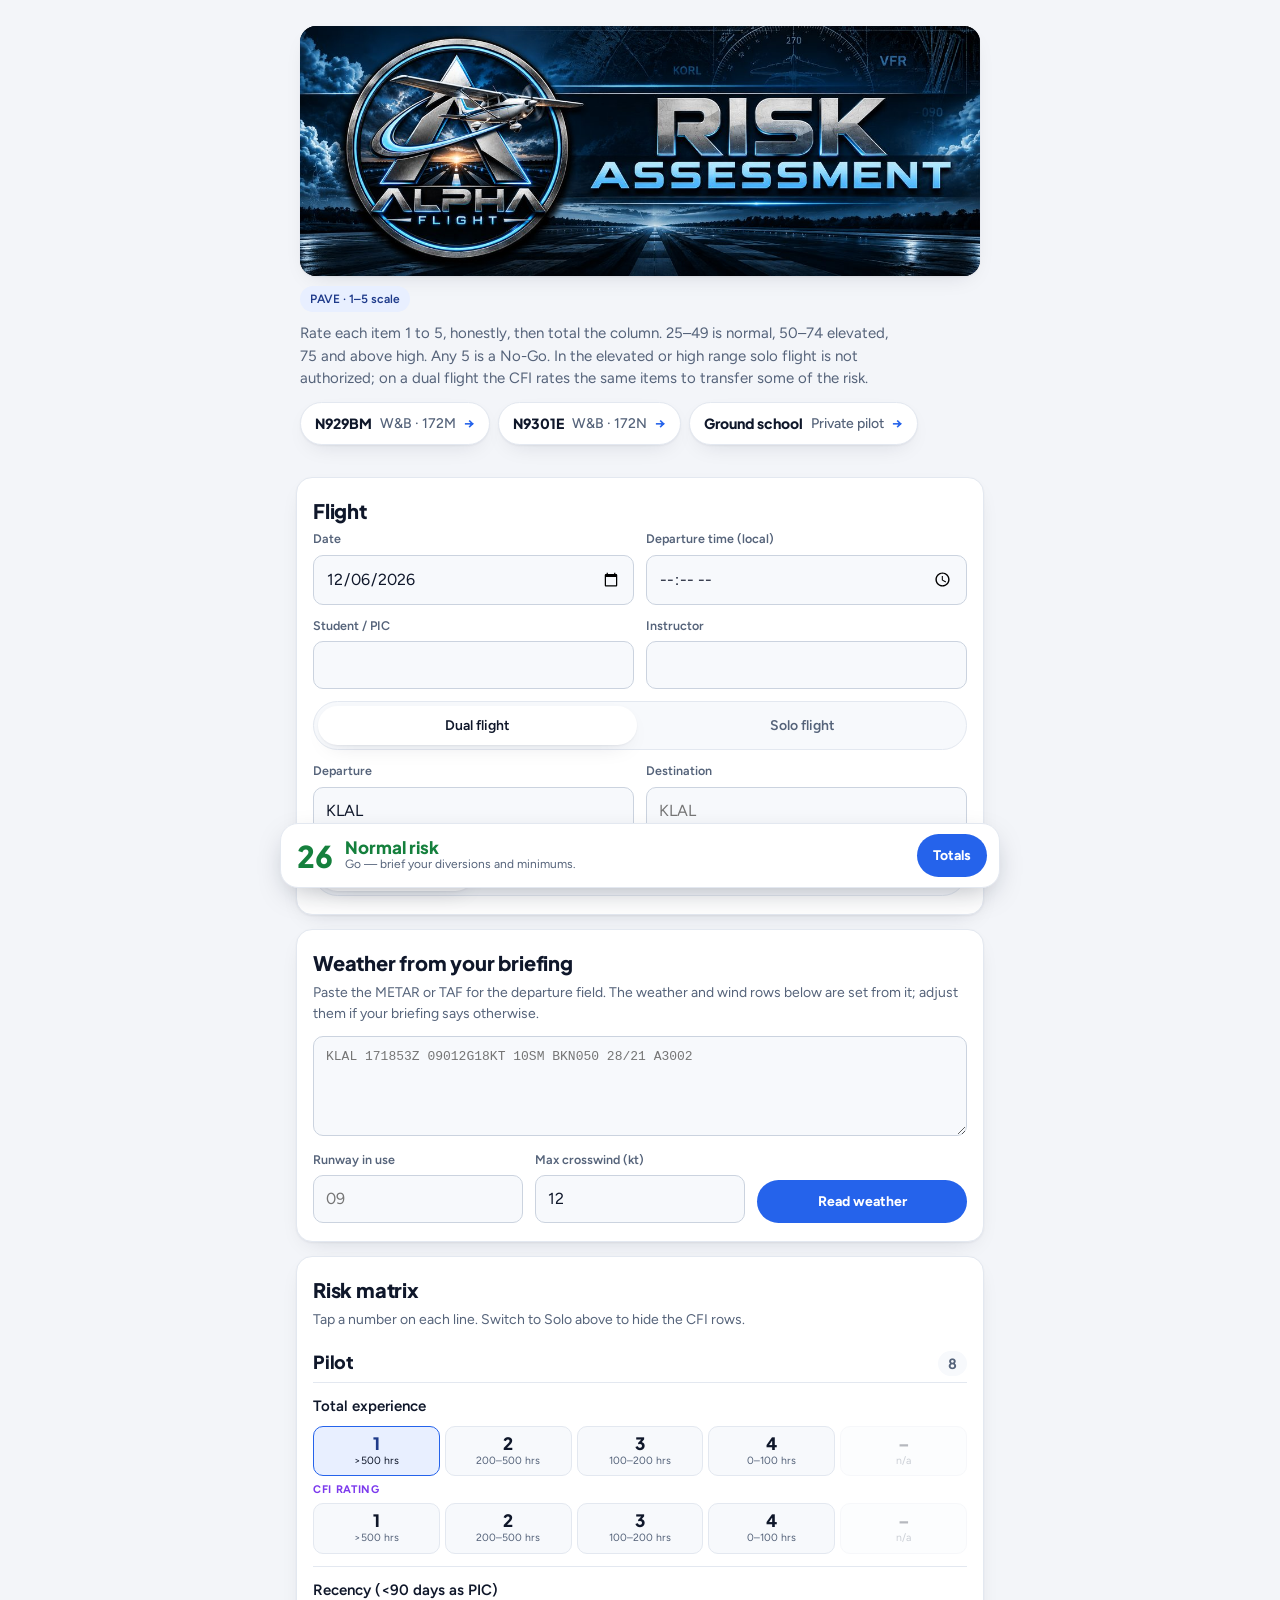
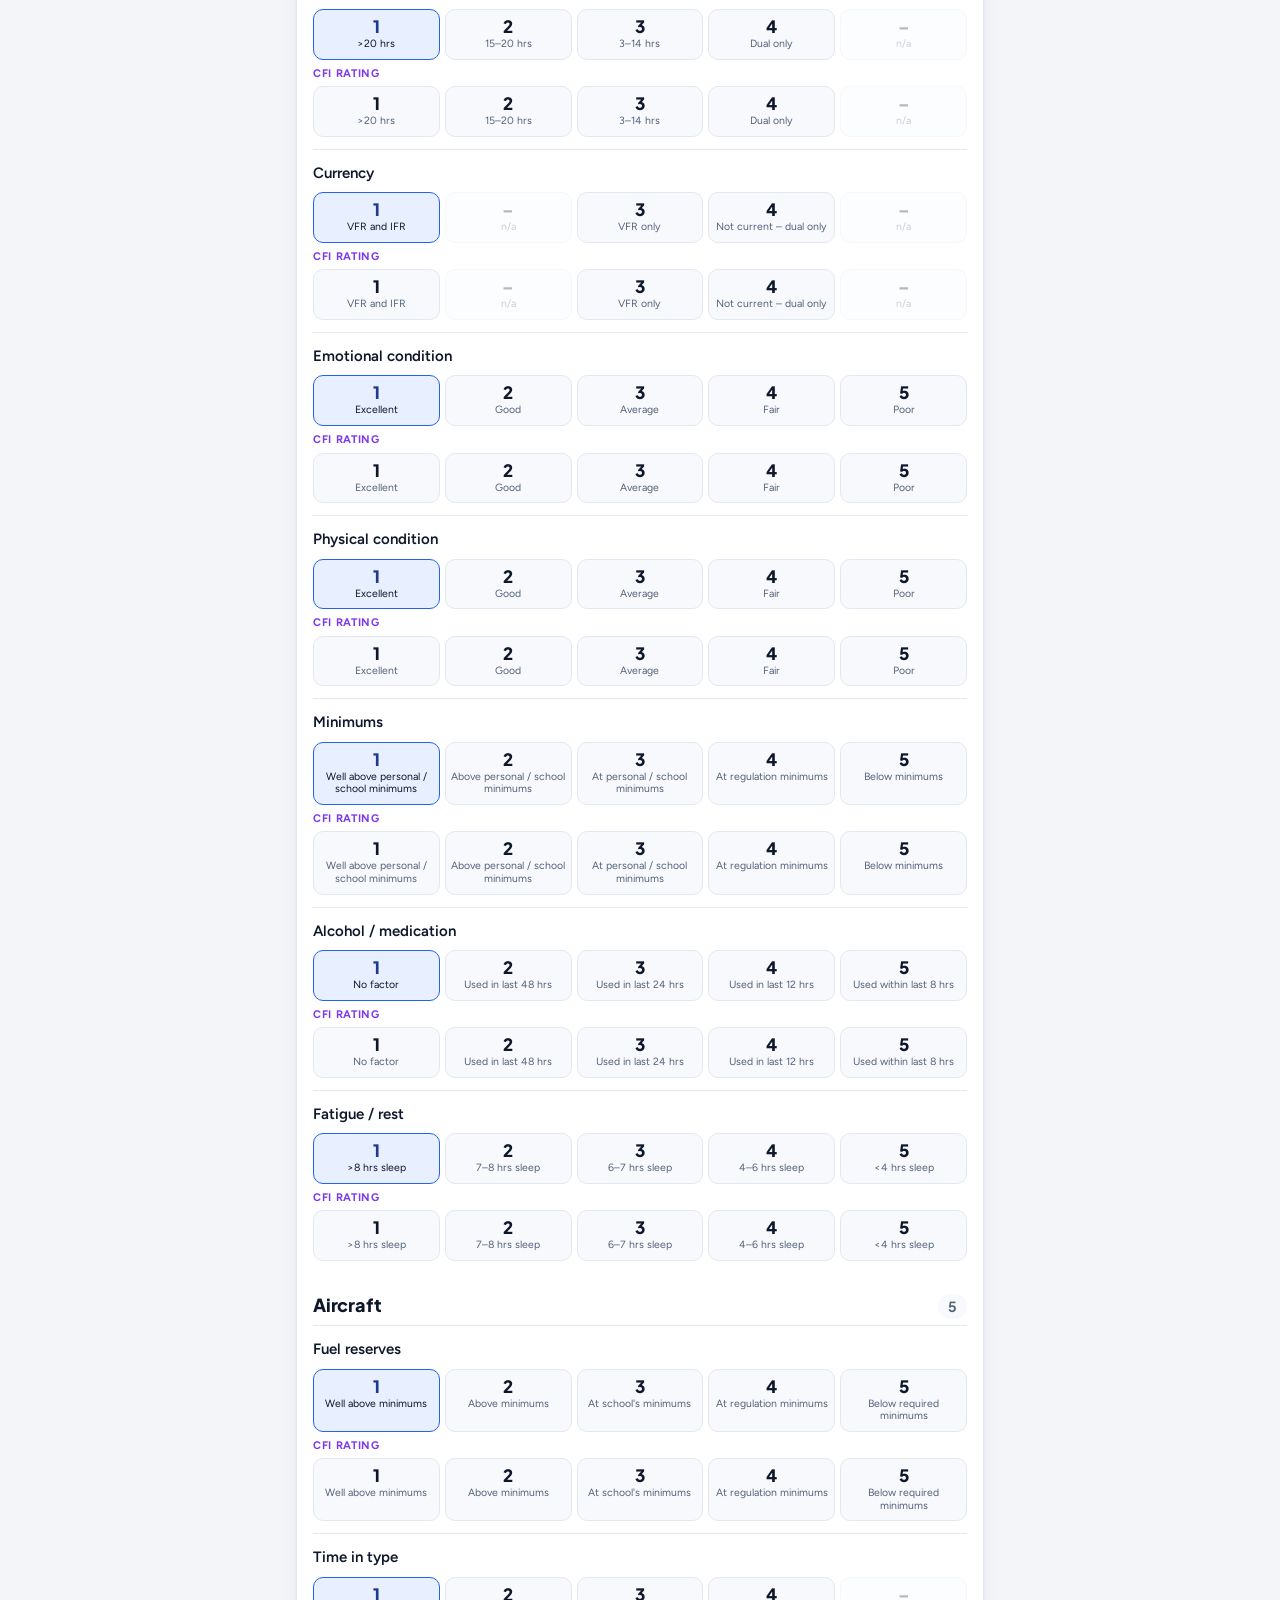
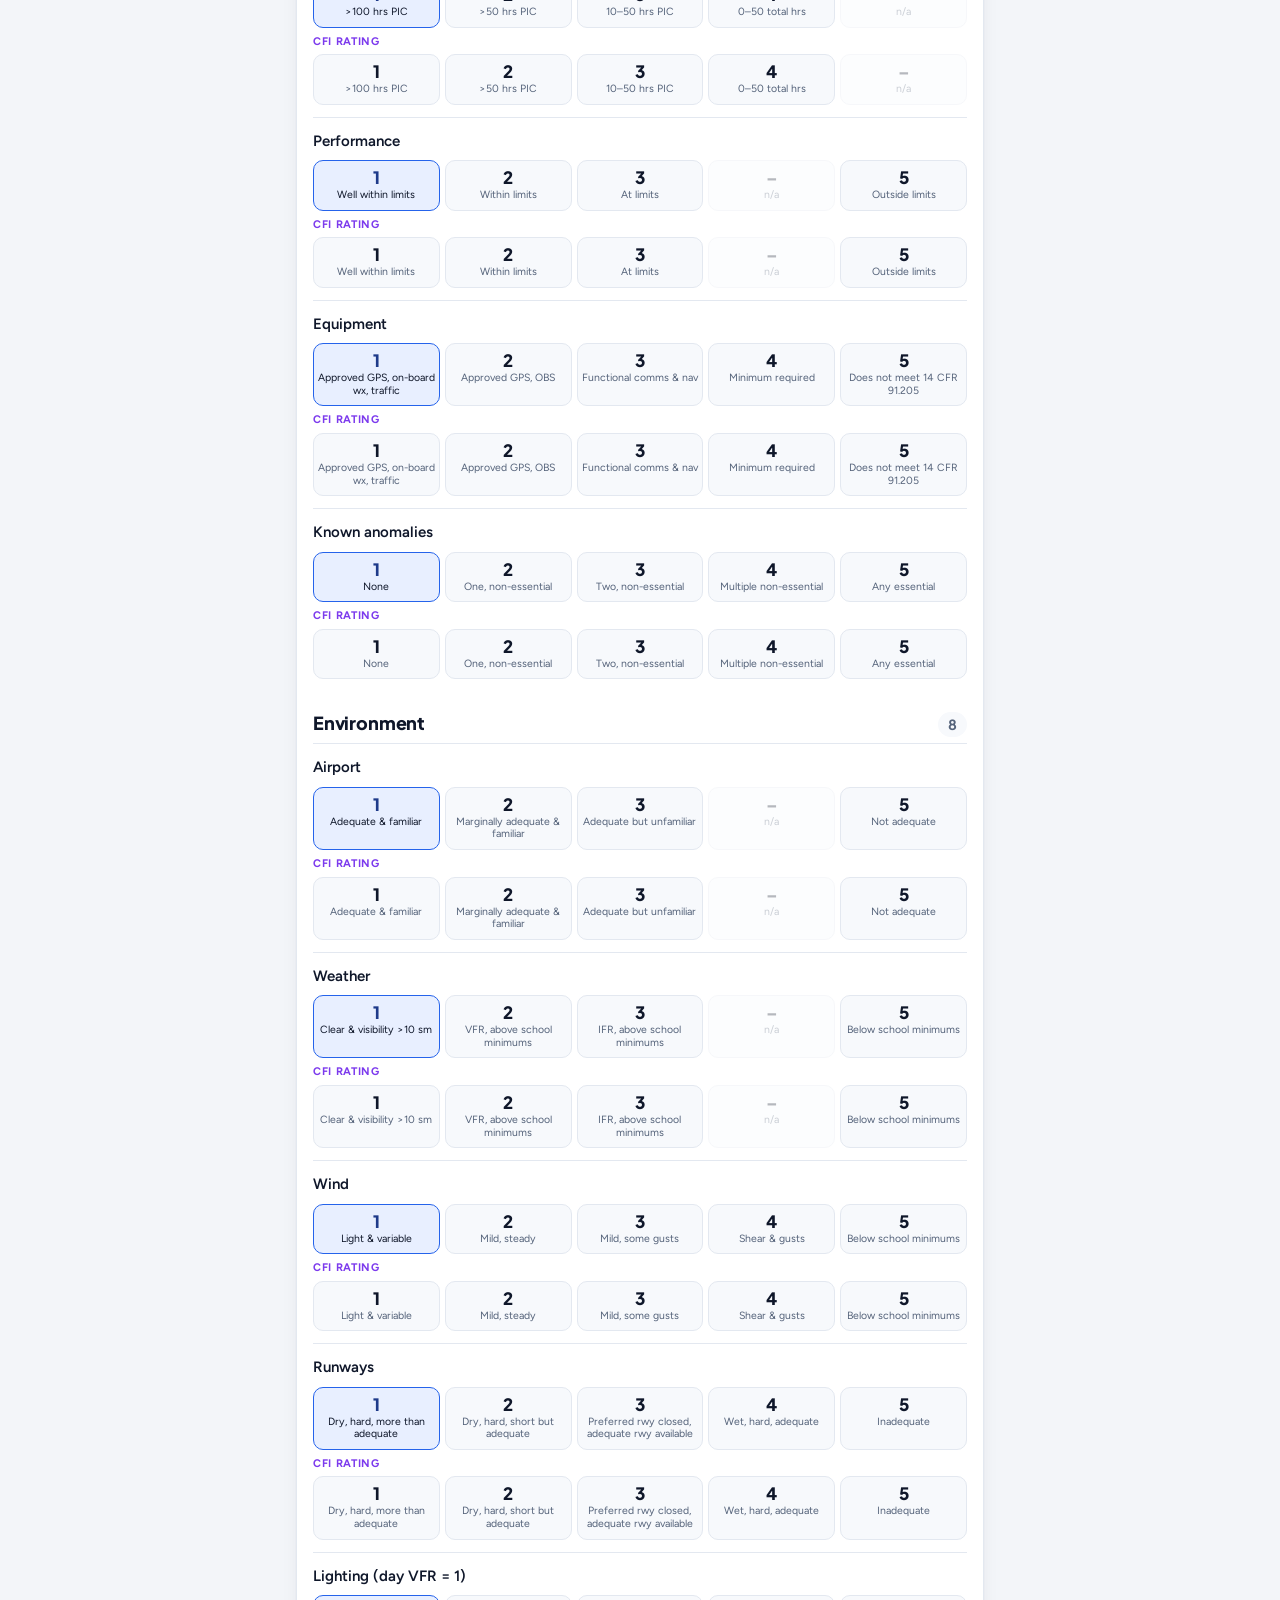
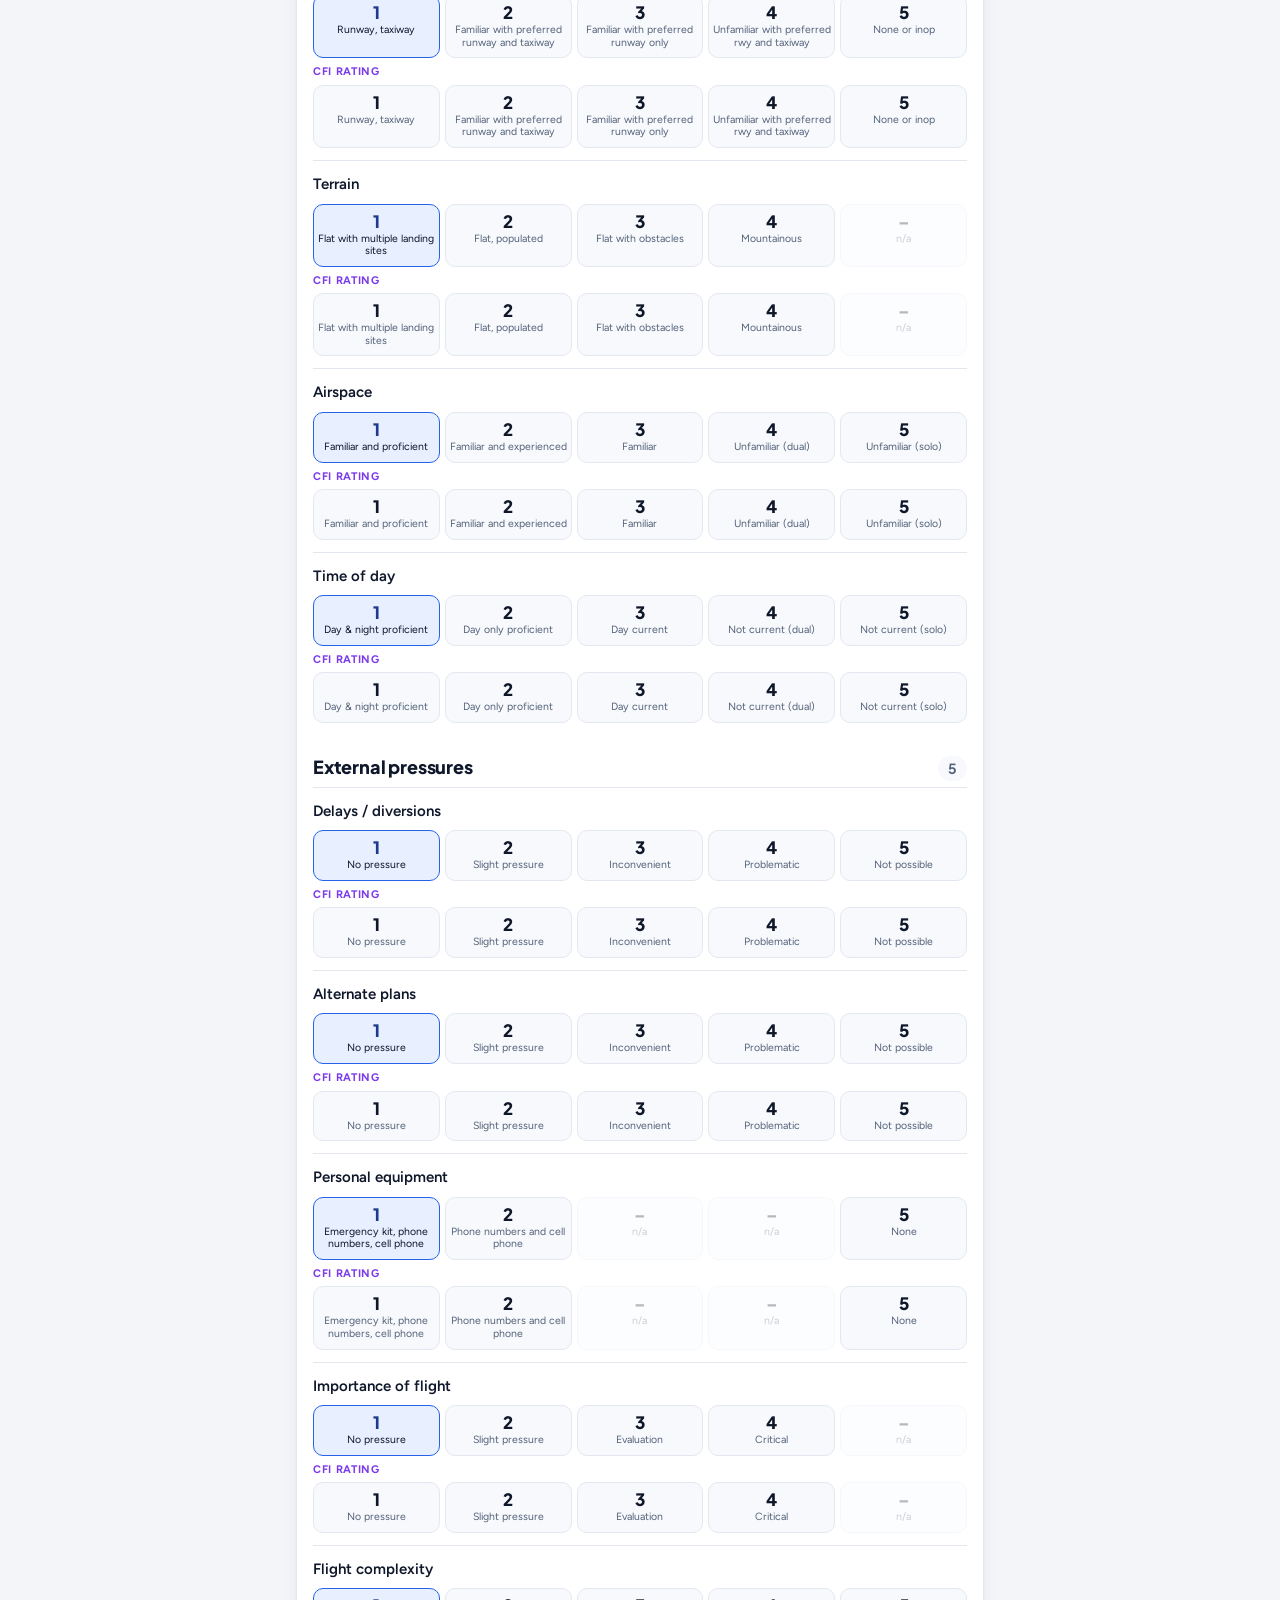
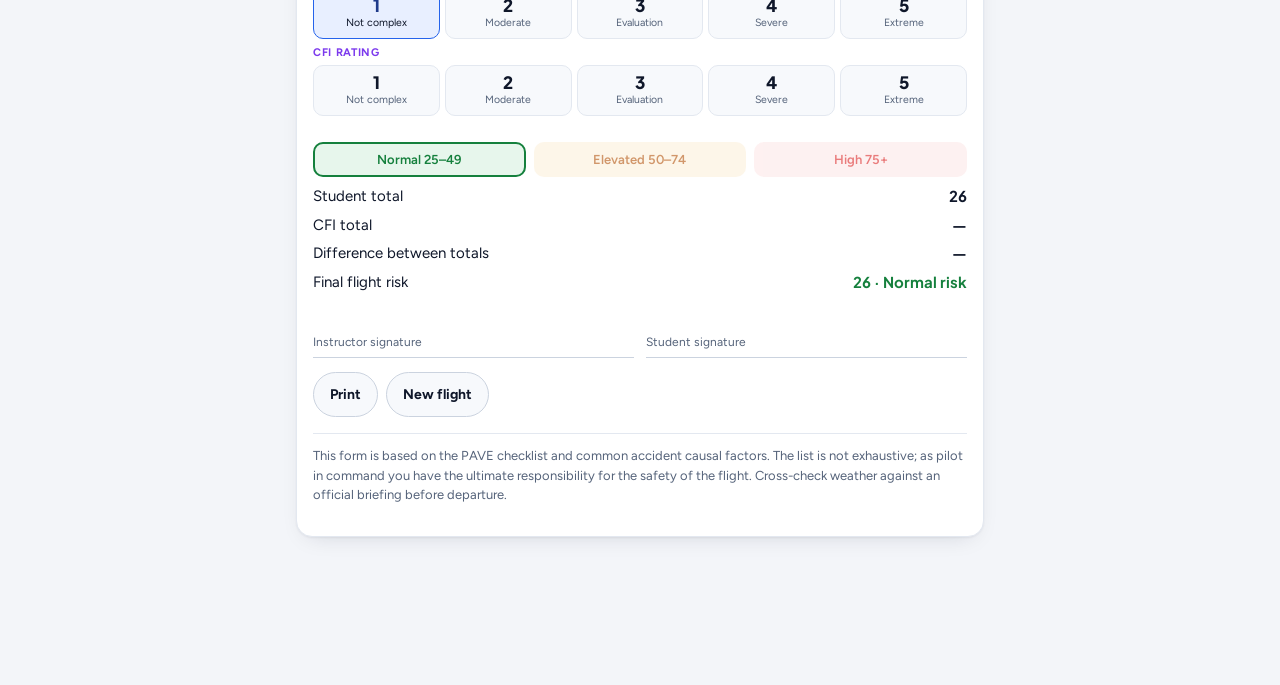
==== commit ab84b422: "Add private pilot ground school module Ten self-paced modules with key points and knowledge checks, " ====
--- a/index.html
+++ b/index.html
@@ -163,7 +163,7 @@
   <h1 class="vh">Preflight Risk Assessment</h1>
   <div class="kicker"><span class="tag">PAVE · 1–5 scale</span></div>
   <p>Rate each item 1 to 5, honestly, then total the column. 25–49 is normal, 50–74 elevated, 75 and above high. Any 5 is a No-Go. In the elevated or high range solo flight is not authorized; on a dual flight the CFI rates the same items to transfer some of the risk.</p>
-  <nav class="navlinks" aria-label="Weight and balance"><a href="/n929bm/"><b>N929BM</b><span>W&amp;B · 172M</span></a><a href="/n9301e/"><b>N9301E</b><span>W&amp;B · 172N</span></a></nav>
+  <nav class="navlinks" aria-label="Weight and balance"><a href="/n929bm/"><b>N929BM</b><span>W&amp;B · 172M</span></a><a href="/n9301e/"><b>N9301E</b><span>W&amp;B · 172N</span></a><a href="/private-pilot/"><b>Ground school</b><span>Private pilot</span></a></nav>
 </header>
 
 <section>
